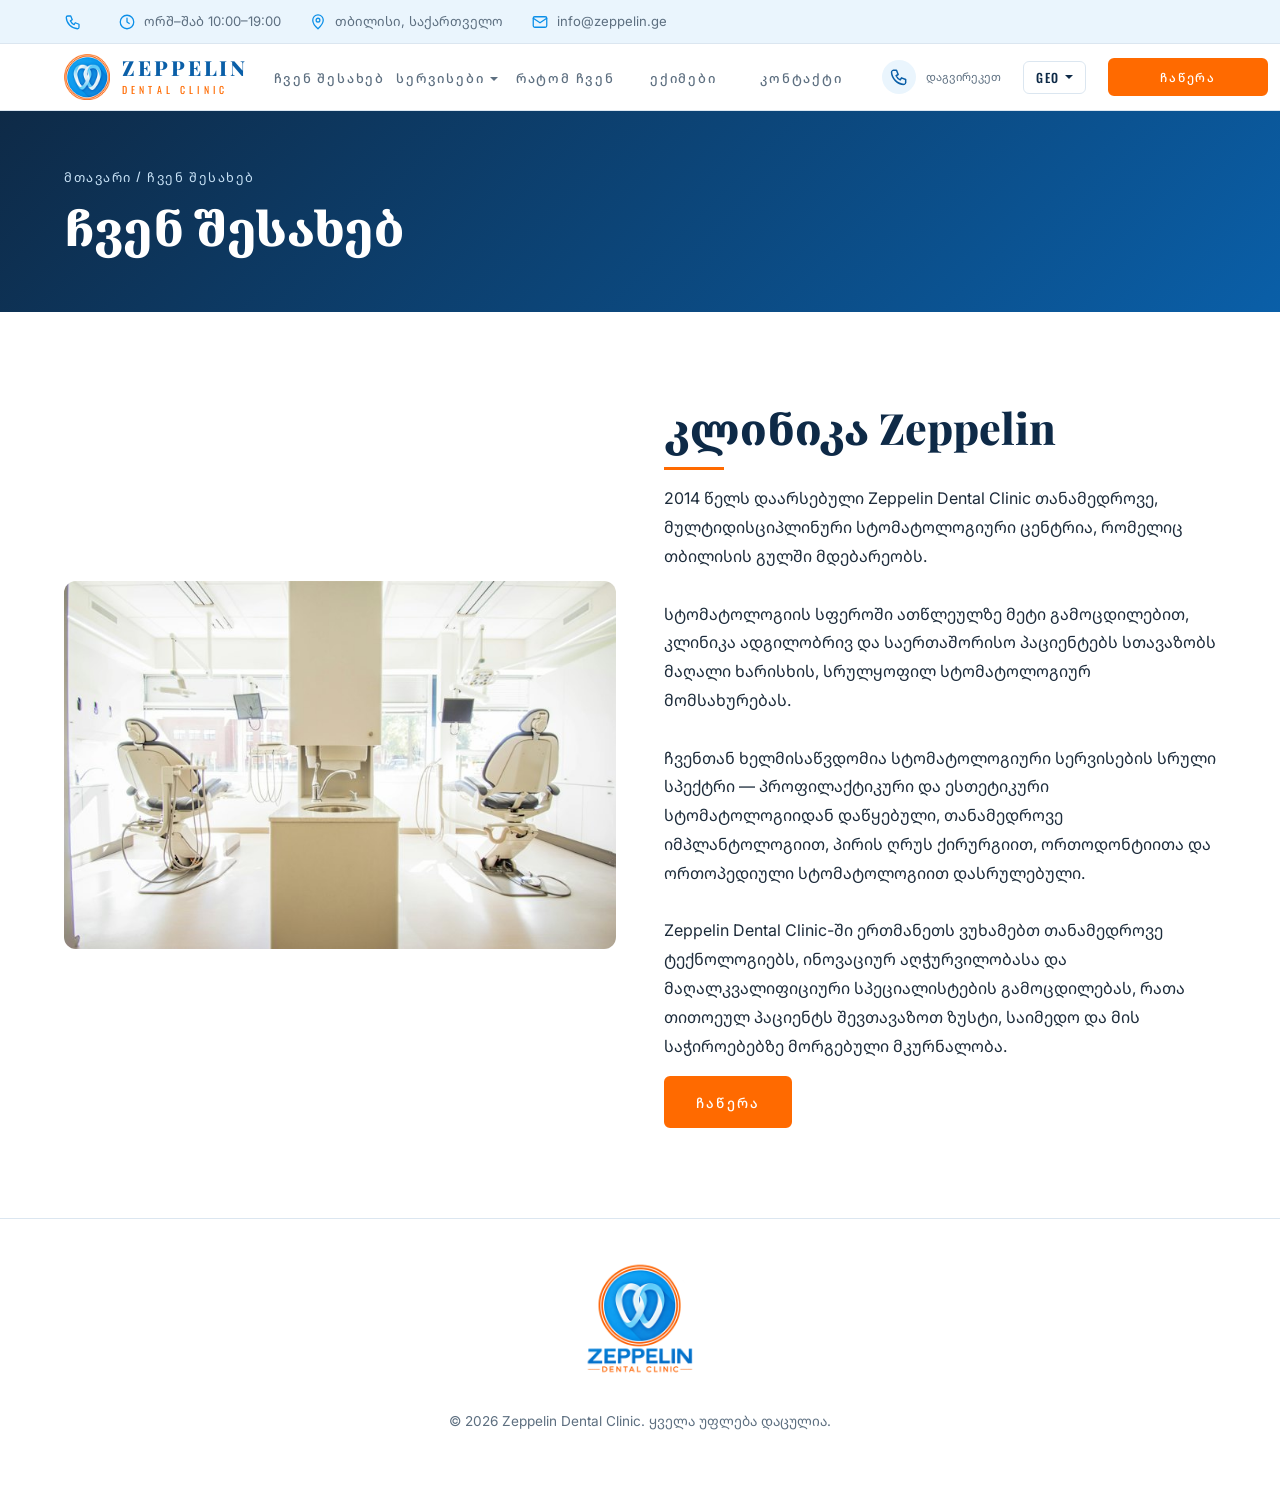
==== frontend/about.html @ c4dff35c "Zeppelin Dental Clinic website Co-authored-by: Copilot <223556219+Copilot@users.noreply.github.com>" ====
<!DOCTYPE html>
<html lang="ka">
<head>
  <meta charset="utf-8">
  <meta name="viewport" content="width=device-width, initial-scale=1">
  <title>Zeppelin Dental Clinic</title>
  <meta name="theme-color" content="#ffffff">
  <link rel="icon" href="logo-sm.png">
  <link rel="preconnect" href="https://fonts.googleapis.com">
  <link rel="preconnect" href="https://fonts.gstatic.com" crossorigin>
  <link href="https://fonts.googleapis.com/css2?family=Playfair+Display:ital,wght@0,600;0,800;1,600&family=Oswald:wght@400;500&family=Noto+Serif+Georgian:wght@500;800&family=Noto+Sans+Georgian:wght@400;600&family=Inter:wght@400;500;600&display=swap" rel="stylesheet">
  <link rel="stylesheet" href="style.css">
</head>
<body>
<main>
  <section class="pbanner"><div><p class="crumbs" id="crumbs"></p><h1 data-i18n="about_t"></h1></div></section>
  <section class="section about-page">
    <img src="img/clinic.jpg" alt="" class="s-img" width="900" height="600">
    <div>
      <h2 id="a-head"></h2>
      <p id="a-text" class="muted"></p>
      <a class="btn" href="index.html#contact" data-i18n="book"></a>
    </div>
  </section>
</main>
<script src="i18n.js"></script>
<script src="services.js"></script>
<script src="layout.js"></script>
<script src="about.js"></script>
</body>
</html>
---- frontend/style.css ----
:root{--blue:#0b8fe8;--blue-d:#0a5fa8;--navy:#0e2a47;--sky:#eaf5fd;--orange:#ff6a00;--ink:#1c2b3a;--muted:#5d6f80;--line:#dbe6f0;--bg:#fff}
*{box-sizing:border-box}
html{scroll-behavior:smooth;overflow-y:scroll}
body{margin:0;font-family:Inter,"Noto Sans Georgian",sans-serif;color:var(--ink);background:var(--bg);line-height:1.7}
.topbar{display:flex;justify-content:space-between;align-items:center;gap:20px;padding:0 5vw;height:44px;background:var(--sky);border-bottom:1px solid var(--line);font-size:.82rem;color:var(--muted)}
.topbar svg{width:18px;height:18px;flex:none;fill:none;stroke:var(--blue);stroke-width:1.7;stroke-linecap:round;stroke-linejoin:round}
.tb-info{display:flex;gap:28px;margin:0;padding:0;list-style:none;white-space:nowrap}
.tb-info li{display:flex;align-items:center;gap:8px}
.tb-info a:hover{color:var(--blue)}
.tb-tel,.tb-tel a{color:var(--navy);font-weight:700;font-size:.9rem}
.hd-tel{display:none;align-items:center;gap:10px;color:var(--navy);white-space:nowrap}
.hd-tel svg{width:34px;height:34px;padding:7px;border-radius:50%;background:var(--sky);fill:none;stroke:var(--blue-d);stroke-width:1.8;stroke-linecap:round;stroke-linejoin:round}
.hd-tel span{display:flex;flex-direction:column;line-height:1.25}
.hd-tel small{font-size:.7rem;color:var(--muted)}
.hd-tel b{font-size:.95rem}
.hd-tel:hover b{color:var(--orange)}
@media(min-width:1180px){.hd-tel{display:flex}}
.tb-social{display:flex;gap:10px}.tb-social a[hidden]{display:none}
.tb-social a{display:grid;place-items:center;width:40px;height:40px;border-radius:50%;background:#fff;color:var(--blue-d);transition:.2s}
.tb-social a svg{stroke:currentColor;width:22px;height:22px}
.tb-social a:hover{background:var(--blue);color:#fff}
.nav>*{white-space:nowrap;flex-shrink:0}
.nav{min-height:66px}
.hero{min-height:560px}
.hero h1{height:1.2em;min-height:0}
.lead{height:5.7em;min-height:0}
.eyebrow{height:1.6rem}
.strip{display:grid;grid-template-columns:repeat(3,1fr);text-align:center;min-height:64px;align-items:center}
.stats span{display:block;min-height:1.6em}
.card{min-height:190px}
.card h3{height:2.7em;line-height:1.35}
.card p{height:6.6em;line-height:1.65}
.team .card{min-height:260px}
.step{min-height:150px}
.step h4{height:1.5em;line-height:1.3}
.step p{height:4.6em;line-height:1.5}
.h3{line-height:1.3;height:1.3em}
h1,h2,h3,h4{font-family:"Playfair Display","Noto Serif Georgian",serif;font-weight:800;margin:0;color:var(--navy)}
a{color:inherit;text-decoration:none}
.nav{position:sticky;top:0;z-index:20;display:flex;align-items:center;gap:22px;padding:10px 5vw;background:#fffffff2;backdrop-filter:blur(10px);border-bottom:1px solid var(--line)}
.brand{display:flex;align-items:center;gap:12px;margin-right:auto}
.brand img{height:46px;width:46px}
.brand span{display:flex;flex-direction:column;font:800 1.3rem/1 "Playfair Display",serif;letter-spacing:.14em;text-transform:uppercase;color:var(--blue-d)}
.brand small{font:400 .62rem Oswald,sans-serif;letter-spacing:.42em;color:var(--orange);margin-top:5px}
#menu{display:flex;gap:22px;font:500 .8rem Oswald,"Noto Sans Georgian",sans-serif;letter-spacing:.14em;text-transform:uppercase}
#menu a{color:var(--muted);transition:.2s}
#menu a:hover{color:var(--blue)}
@media(min-width:861px){
  #menu{gap:0}
  #menu>a,#menu>.dd>a{display:block;width:118px;text-align:center}
  .nav .btn-sm{width:160px;text-align:center}
  .cta .btn{min-width:200px;text-align:center}
  .lang .cur{width:76px;justify-content:space-between}
  html .hero h1{font-size:clamp(3rem,6.6vw,6.2rem)}
  .hero h1 span{white-space:nowrap}
}
.lang{position:relative}
.lang button{border:0;background:none;padding:6px 12px;font:500 .78rem Oswald,sans-serif;letter-spacing:.1em;color:var(--muted);cursor:pointer;width:100%;text-align:left}
.lang .cur{border:1px solid var(--line);border-radius:6px;color:var(--navy,#0b2545);width:auto;display:flex;align-items:center;gap:6px}
.lang .cur::after{content:"";border:4px solid transparent;border-top-color:currentColor;margin-top:4px}
.lang ul{position:absolute;right:0;top:calc(100% + 6px);margin:0;padding:4px;list-style:none;min-width:86px;background:#fff;border:1px solid var(--line);border-radius:8px;box-shadow:0 10px 30px #0b254520}
.lang ul[hidden]{display:none}
.lang ul button{border-radius:5px}
.lang ul button:hover{background:#eef6ff}
.lang ul button.on{background:var(--blue);color:#fff}
.burger{display:none;background:none;border:0;font-size:1.6rem;cursor:pointer;color:var(--navy)}
.btn{display:inline-block;background:var(--orange);color:#fff;padding:14px 30px;border:2px solid var(--orange);border-radius:6px;font:500 .85rem Oswald,"Noto Sans Georgian",sans-serif;letter-spacing:.16em;text-transform:uppercase;cursor:pointer;transition:.2s}
.btn:hover{background:#e65f00;border-color:#e65f00;box-shadow:0 8px 20px #ff6a0040}
.btn-sm{padding:8px 18px;font-size:.75rem}
.btn-ghost{background:transparent;color:var(--blue-d);border-color:var(--blue)}
.btn-ghost:hover{background:var(--blue);border-color:var(--blue);color:#fff;box-shadow:none}
.hero{display:grid;grid-template-columns:1.15fr 1fr;align-items:center;gap:30px;padding:90px 5vw 120px;background:linear-gradient(180deg,var(--sky),#fff)}
.eyebrow{font:500 .85rem Oswald,"Noto Sans Georgian",sans-serif;letter-spacing:.4em;text-transform:uppercase;color:var(--orange);display:flex;align-items:center;gap:14px;margin:0}
.eyebrow::before{content:"";width:46px;height:2px;background:var(--orange)}
.hero h1{font-size:clamp(2rem,3.9vw,3.5rem);line-height:1.2;margin:.2em 0 .3em;min-height:0;text-transform:uppercase;letter-spacing:.08em;font-weight:800;color:var(--blue-d)}
.hero h1 span{display:block}
.hero em{font-style:italic;font-weight:600;color:var(--blue);display:block}
.lead{font-size:1.1rem;max-width:32em;color:var(--muted)}
.cta{display:flex;gap:14px;flex-wrap:wrap;margin-top:32px}
.badge{justify-self:center}
.badge img{display:block;width:min(40vw,400px);filter:drop-shadow(0 24px 36px #0b5fa833)}
.strip{display:grid;grid-template-columns:repeat(3,1fr);text-align:center;gap:12px;padding:20px 5vw;margin:-44px 5vw 0;position:relative;background:#fff;border:1px solid var(--line);border-bottom:3px solid var(--blue);border-radius:8px;box-shadow:0 14px 36px #0e2a4718;color:var(--navy);font:500 .8rem Oswald,"Noto Sans Georgian",sans-serif;letter-spacing:.18em;text-transform:uppercase}
.strip div::before{content:"✓ ";color:var(--orange)}
.stats{display:grid;grid-template-columns:repeat(auto-fit,minmax(160px,1fr));gap:20px;padding:70px 5vw 20px;text-align:center}
.stats b{display:block;font:800 3rem "Playfair Display",serif;color:var(--blue)}
.stats span{font:400 .8rem Oswald,"Noto Sans Georgian",sans-serif;letter-spacing:.22em;text-transform:uppercase;color:var(--muted)}
.section{padding:90px 5vw}
.section.alt{background:var(--sky)}
.section h2{font-size:clamp(1.9rem,3.4vw,2.7rem);margin-bottom:14px;line-height:1.2;height:calc(1.2em + 17px)}
.sub{height:1.7em;line-height:1.7}
.section h2::after{content:"";display:block;width:60px;height:3px;margin-top:14px;background:var(--orange)}
.sub,.muted{color:var(--muted);max-width:50em;margin:0 0 30px}
.mapbox{display:grid;grid-template-columns:2fr 1fr;gap:24px;margin-top:28px}
.mapframe{position:relative;border-radius:12px;overflow:hidden;border:1px solid var(--line);min-height:380px;box-shadow:0 14px 30px #0b5fa81f}
.mapframe iframe{position:absolute;inset:0;width:100%;height:100%;border:0}
.map-hit{position:absolute;inset:0;z-index:1;cursor:pointer;background:transparent;transition:.2s}
.map-hit:hover{background:#0b8fe812}
.mapinfo{background:#fff;border:1px solid var(--line);border-radius:12px;padding:30px 28px;display:flex;flex-direction:column;gap:12px;justify-content:center}
.mapinfo p{margin:0;color:var(--muted)}
.mapinfo .btn{text-align:center}
.muted{white-space:pre-line}
.h3{font-size:1.6rem;margin:70px 0 22px}
.grid{display:grid;grid-template-columns:repeat(auto-fill,minmax(250px,1fr));gap:20px;margin-top:28px}
.track{display:flex;gap:20px;overflow-x:auto;scroll-snap-type:x mandatory;scroll-behavior:smooth;padding:12px 2px 16px;margin-top:16px;scrollbar-width:none;overscroll-behavior-x:contain}
.track::-webkit-scrollbar{display:none}
.track .card{flex:0 0 min(300px,78vw);scroll-snap-align:start}
.car-nav{display:flex;justify-content:center;align-items:center;gap:14px;margin-top:8px}
.track{cursor:grab}
.track.drag{cursor:grabbing;scroll-snap-type:none;scroll-behavior:auto;user-select:none}
.car-nav button{width:44px;height:44px;border-radius:50%;border:1px solid var(--line);background:#fff;color:var(--blue-d);font:400 1.6rem/1 Inter,sans-serif;cursor:pointer;transition:.2s}
.car-nav button:hover:not(:disabled){background:var(--blue);border-color:var(--blue);color:#fff}
.car-nav button:disabled{opacity:.35;cursor:default}
.card{background:#fff;padding:30px 28px;border:1px solid var(--line);border-radius:10px;transition:.25s}
.card:hover{transform:translateY(-4px);border-color:var(--blue);box-shadow:0 14px 30px #0b5fa81f}
.card .ic{font:italic 600 1.8rem "Playfair Display",serif;color:var(--orange);margin-bottom:10px}
.card h3{font-size:1.15rem;margin:0 0 8px}
.card p{margin:0;color:var(--muted);font-size:.93rem}
.steps{display:grid;grid-template-columns:repeat(auto-fit,minmax(210px,1fr));gap:24px;border-top:1px solid var(--line);padding-top:10px}
.step{padding:20px 10px 8px 0}
.why-sec{background:radial-gradient(circle at 85% 0,#0b8fe855,transparent 45%),linear-gradient(135deg,var(--navy),var(--blue-d));color:#fff}
.why-sec h2,.why-sec .h3{color:#fff}
.why-sec .grid{grid-template-columns:repeat(4,1fr)}
.wcard{background:#ffffff12;border:1px solid #ffffff2e;backdrop-filter:blur(4px);position:relative;overflow:hidden;min-height:0;height:auto}
.wcard::after{content:"";position:absolute;left:0;bottom:0;height:3px;width:0;background:var(--orange);transition:.35s}
.wcard:hover{background:#ffffff1f;border-color:var(--orange);box-shadow:0 18px 36px #0006}
.wcard:hover::after{width:100%}
.wcard h3{color:#fff;height:auto;margin-bottom:10px}.wcard p{height:auto}.wcard p{color:#cfe3f5}
.wic{width:54px;height:54px;border-radius:14px;display:grid;place-items:center;background:var(--orange);margin-bottom:18px;transition:.3s}
.wic svg{width:28px;height:28px;fill:none;stroke:#fff;stroke-width:1.8;stroke-linecap:round;stroke-linejoin:round}
.wcard:hover .wic{transform:rotate(-8deg) scale(1.08)}
.why-sec .steps{border-top:0;position:relative;counter-reset:s;padding-top:0}
.why-sec .steps::before{content:"";position:absolute;top:27px;left:27px;right:20%;border-top:2px dashed #ffffff55}
.why-sec .step{position:relative;padding:0 14px 0 0}
.why-sec .step b{display:grid;place-items:center;width:54px;height:54px;border-radius:50%;background:#fff;color:var(--blue-d);font:800 1.4rem "Playfair Display",serif;font-style:normal;border:3px solid var(--orange);margin-bottom:16px;position:relative;z-index:1;transition:.3s}
.why-sec .step:hover b{background:var(--orange);color:#fff;transform:scale(1.1)}
.why-sec .step h4{color:#fff}.why-sec .step p{color:#cfe3f5}
.step b{font:italic 600 2.6rem "Playfair Display",serif;color:var(--blue);line-height:1}
.step h4{margin:8px 0 4px;font-size:1.1rem}.step p{margin:0;color:var(--muted);font-size:.92rem}
.team .card{text-align:center}
.ph{width:120px;height:120px;margin:0 auto 16px;border-radius:50%;border:2px solid var(--blue);padding:5px;display:grid;place-items:center;overflow:hidden;font:italic 600 2.8rem "Playfair Display",serif;color:var(--blue);background:var(--sky)}
.ph img{width:100%;height:100%;object-fit:cover;border-radius:50%}
.team .card p{font:400 .78rem Oswald,"Noto Sans Georgian",sans-serif;letter-spacing:.25em;text-transform:uppercase;color:var(--orange)}
.faq{max-width:820px;border-top:1px solid var(--line)}
details{border-bottom:1px solid var(--line);padding:20px 4px}
summary{cursor:pointer;font:600 1.1rem "Playfair Display","Noto Serif Georgian",serif;color:var(--navy);list-style:none;display:flex;justify-content:space-between;gap:12px}
summary::after{content:"+";color:var(--orange);font-size:1.6rem;line-height:1}
details[open] summary::after{content:"–"}
details p{margin:10px 0 0;color:var(--muted)}
.contact-sec{background:linear-gradient(135deg,var(--navy),var(--blue-d));color:#fff}
.contact-sec h2{color:#fff}.contact-sec .sub{color:#c9e3f7}
.contact{display:grid;grid-template-columns:1.2fr 1fr;gap:50px}
form{display:grid;gap:14px}
input,select,textarea{width:100%;padding:14px 16px;border:1px solid transparent;border-radius:6px;font:inherit;background:#fff;color:var(--ink)}
input:focus,select:focus,textarea:focus{outline:0;border-color:var(--orange)}
a:focus-visible,button:focus-visible,summary:focus-visible{outline:2px solid var(--blue);outline-offset:2px}
.hp{position:absolute;left:-9999px;width:1px;height:1px;opacity:0}
.info a{color:#fff}.info a:hover{color:#ffb27a}
@media(prefers-reduced-motion:reduce){html{scroll-behavior:auto}*{transition:none!important;animation:none!important}}
#status{margin:0;font-weight:600}
.ok{color:#9ff0bd}.err{color:#ffc0a3}
.info{list-style:none;padding:0;margin:0;display:grid;align-content:start;border-top:1px solid #ffffff33}
.info li{padding:18px 0;border-bottom:1px solid #ffffff33;display:flex;flex-direction:column}
.info small{font:400 .72rem Oswald,"Noto Sans Georgian",sans-serif;letter-spacing:.3em;text-transform:uppercase;color:#ffb27a}
.info span{font:600 1.2rem "Playfair Display",serif}
footer{text-align:center;padding:40px 5vw;background:#fff;border-top:1px solid var(--line);color:var(--muted);font-size:.85rem}
.foot-logo{height:120px;width:auto;margin-bottom:10px}
.dd{position:relative}
.dd-btn{display:none}
.dd>a::after{content:"";display:inline-block;margin-left:6px;border:4px solid transparent;border-top-color:currentColor;vertical-align:-2px}
.dd-list{position:absolute;left:50%;top:100%;transform:translateX(-50%);margin:0;padding:8px;list-style:none;min-width:270px;background:#fff;border:1px solid var(--line);border-radius:10px;box-shadow:0 18px 40px #0e2a4722;opacity:0;visibility:hidden;transition:.18s;z-index:25}
.dd:hover .dd-list,.dd:focus-within .dd-list{opacity:1;visibility:visible}
.dd-list a{display:block;padding:10px 14px;border-radius:6px;white-space:nowrap;letter-spacing:.08em;text-align:left}
.dd-list a:hover{background:var(--sky);color:var(--blue-d)}
.track{display:flex}
.scard{position:relative;flex:0 0 min(300px,78vw);height:380px;border-radius:12px;overflow:hidden;scroll-snap-align:start;background:var(--navy);transition:.25s}
.scard img{width:100%;height:100%;object-fit:cover;display:block;transition:transform .5s}
.scard::after{content:"";position:absolute;inset:0;background:linear-gradient(to top,#0e2a47e6 0,#0e2a4700 62%)}
.scard:hover img{transform:scale(1.06)}
.sc-t{position:absolute;z-index:1;left:20px;right:76px;bottom:20px;color:#fff;font:800 1.15rem/1.3 "Playfair Display","Noto Serif Georgian",serif;height:2.6em;display:flex;align-items:flex-end}
.sc-go{position:absolute;z-index:1;right:18px;bottom:18px;width:44px;height:44px;border-radius:50%;background:var(--orange);color:#fff;display:grid;place-items:center;font-size:1.3rem;transition:.2s}
.scard:hover .sc-go{background:#fff;color:var(--orange)}
.pbanner{padding:56px 5vw;background:linear-gradient(135deg,var(--navy),var(--blue-d));color:#fff}
.pbanner h1{color:#fff;font-size:clamp(1.9rem,4vw,3rem);line-height:1.2}
.crumbs{margin:0 0 12px;font:400 .8rem Oswald,"Noto Sans Georgian",sans-serif;letter-spacing:.12em;text-transform:uppercase;color:#c9e3f7}
.crumbs a:hover{color:#fff}
.sdetail{display:grid;grid-template-columns:1fr 320px;gap:48px;align-items:start}
.s-img{width:100%;height:auto;aspect-ratio:3/2;object-fit:cover;border-radius:12px;margin-bottom:28px;display:block}
.sdetail article p,.about-page p{line-height:1.8;color:var(--ink);margin:0 0 16px}
.lead-p{font-size:1.15rem;color:var(--blue-d)!important;font-weight:500}
.sdetail h3{margin:28px 0 14px;font-size:1.4rem}
.checks{list-style:none;margin:0 0 32px;padding:0;display:grid;gap:10px}
.checks li{position:relative;padding-left:30px;line-height:1.6}
.checks li::before{content:"✓";position:absolute;left:0;top:0;width:22px;height:22px;border-radius:50%;background:var(--sky);color:var(--blue-d);display:grid;place-items:center;font-size:.8rem;font-weight:700}
.sdetail aside{position:sticky;top:96px;background:var(--sky);border-radius:12px;padding:24px}
.sdetail aside h3{margin:0 0 14px;font-size:1.2rem}
.olist{list-style:none;margin:0;padding:0;display:grid;gap:8px}
.olist a{display:flex;align-items:center;gap:12px;padding:8px;border-radius:8px;background:#fff;border:1px solid var(--line);transition:.2s;font-size:.92rem;font-weight:500}
.olist a:hover{border-color:var(--blue);color:var(--blue-d)}
.olist img{width:48px;height:48px;border-radius:6px;object-fit:cover;flex:none}
.about-page{display:grid;grid-template-columns:1fr 1fr;gap:48px;align-items:center}
.about-page .s-img{margin:0}
.about-page h2{height:auto}
.fab{display:none}
@media(max-width:860px){
  .sdetail,.about-page{grid-template-columns:1fr;gap:32px}
  .sdetail aside{position:static}
  .dd-btn{display:block;position:absolute;right:0;top:0;width:48px;height:49px;background:none;border:0;cursor:pointer;color:var(--muted)}
  .dd-btn::after{content:"";display:block;margin:auto;border:5px solid transparent;border-top-color:currentColor}
  .dd.open .dd-btn::after{transform:rotate(180deg);margin-top:-6px}
  .dd>a::after{display:none}
  .dd-list{position:static;transform:none;opacity:1;visibility:visible;display:none;box-shadow:none;border:0;min-width:0;padding:0 0 6px 14px}
  .dd.open .dd-list{display:block}
  .dd-list a{white-space:normal;padding:11px 0;border-bottom:1px solid var(--line);border-radius:0}
  .scard{height:340px}
  .nav{gap:14px;min-height:60px}
  .hero,.contact{grid-template-columns:1fr}
  .hero{padding:44px 5vw 90px;min-height:0;gap:20px}
  .hero h1,.lead,.section h2,.sub,.h3,.eyebrow,.card h3,.card p,.step h4,.step p{height:auto;min-height:0}
  .card,.team .card,.step{min-height:0}
  .badge{order:-1}
  .badge img{width:min(52vw,230px)}
  .section{padding:64px 5vw}
  .tb-info li:not(:first-child){display:none}
  .topbar{height:38px}
  .burger{display:block;padding:4px 6px}
  #menu{display:none;position:absolute;top:100%;left:0;right:0;flex-direction:column;gap:0;padding:6px 5vw 14px;background:#fff;border-bottom:1px solid var(--line);box-shadow:0 18px 30px #0e2a4718}
  #menu a{padding:14px 0;border-bottom:1px solid var(--line);font-size:.9rem}
  #menu.open{display:flex}
  .nav .btn-sm{display:none}
  .brand span{font-size:1.05rem}
  .strip{grid-template-columns:1fr 1fr;gap:10px 14px;text-align:left;margin-top:-34px}
  .contact{gap:34px}
}
@media(max-width:520px){
  .nav{gap:10px}
  .brand{gap:9px}
  .brand img{height:40px;width:40px}
  .brand span{font-size:.95rem;letter-spacing:.1em}
  .brand small{font-size:.55rem;letter-spacing:.3em}
  .lang .cur{padding:5px 8px}
  .eyebrow{font-size:.72rem;letter-spacing:.18em;gap:10px}
  .eyebrow::before{width:28px}
  .hero h1{font-size:2.5rem;letter-spacing:.06em}
  .lead{font-size:1rem}
  .cta{flex-direction:column;margin-top:24px}
  .cta .btn{text-align:center;width:100%}
  .strip{grid-template-columns:1fr;font-size:.72rem;letter-spacing:.08em;padding:18px 20px;margin-left:5vw;margin-right:5vw}
  .stats{grid-template-columns:1fr 1fr;padding:48px 5vw 0;gap:26px 12px}
  .stats b{font-size:2.3rem}
  .stats span{font-size:.7rem;letter-spacing:.12em}
  .section h2{font-size:1.65rem}
  .grid{grid-template-columns:1fr;gap:14px}
  .card{padding:22px 20px}
  .h3{margin-top:48px;font-size:1.4rem}
  .steps{grid-template-columns:1fr 1fr;gap:12px}
  .mapbox{grid-template-columns:1fr}
  .mapframe{min-height:300px}
  .why-sec .grid{grid-template-columns:1fr}
  .why-sec .steps::before{display:none}
  .wcard{min-height:0}
  .step{padding:16px 6px 4px 0}
  summary{font-size:1rem}
  input,select,textarea{font-size:16px}
  .info span{font-size:1.05rem}
  .foot-logo{height:96px}
  footer{padding-bottom:96px}
  .fab{display:block;position:fixed;left:5vw;right:5vw;bottom:14px;z-index:30;text-align:center;box-shadow:0 10px 26px #ff6a0066}
}
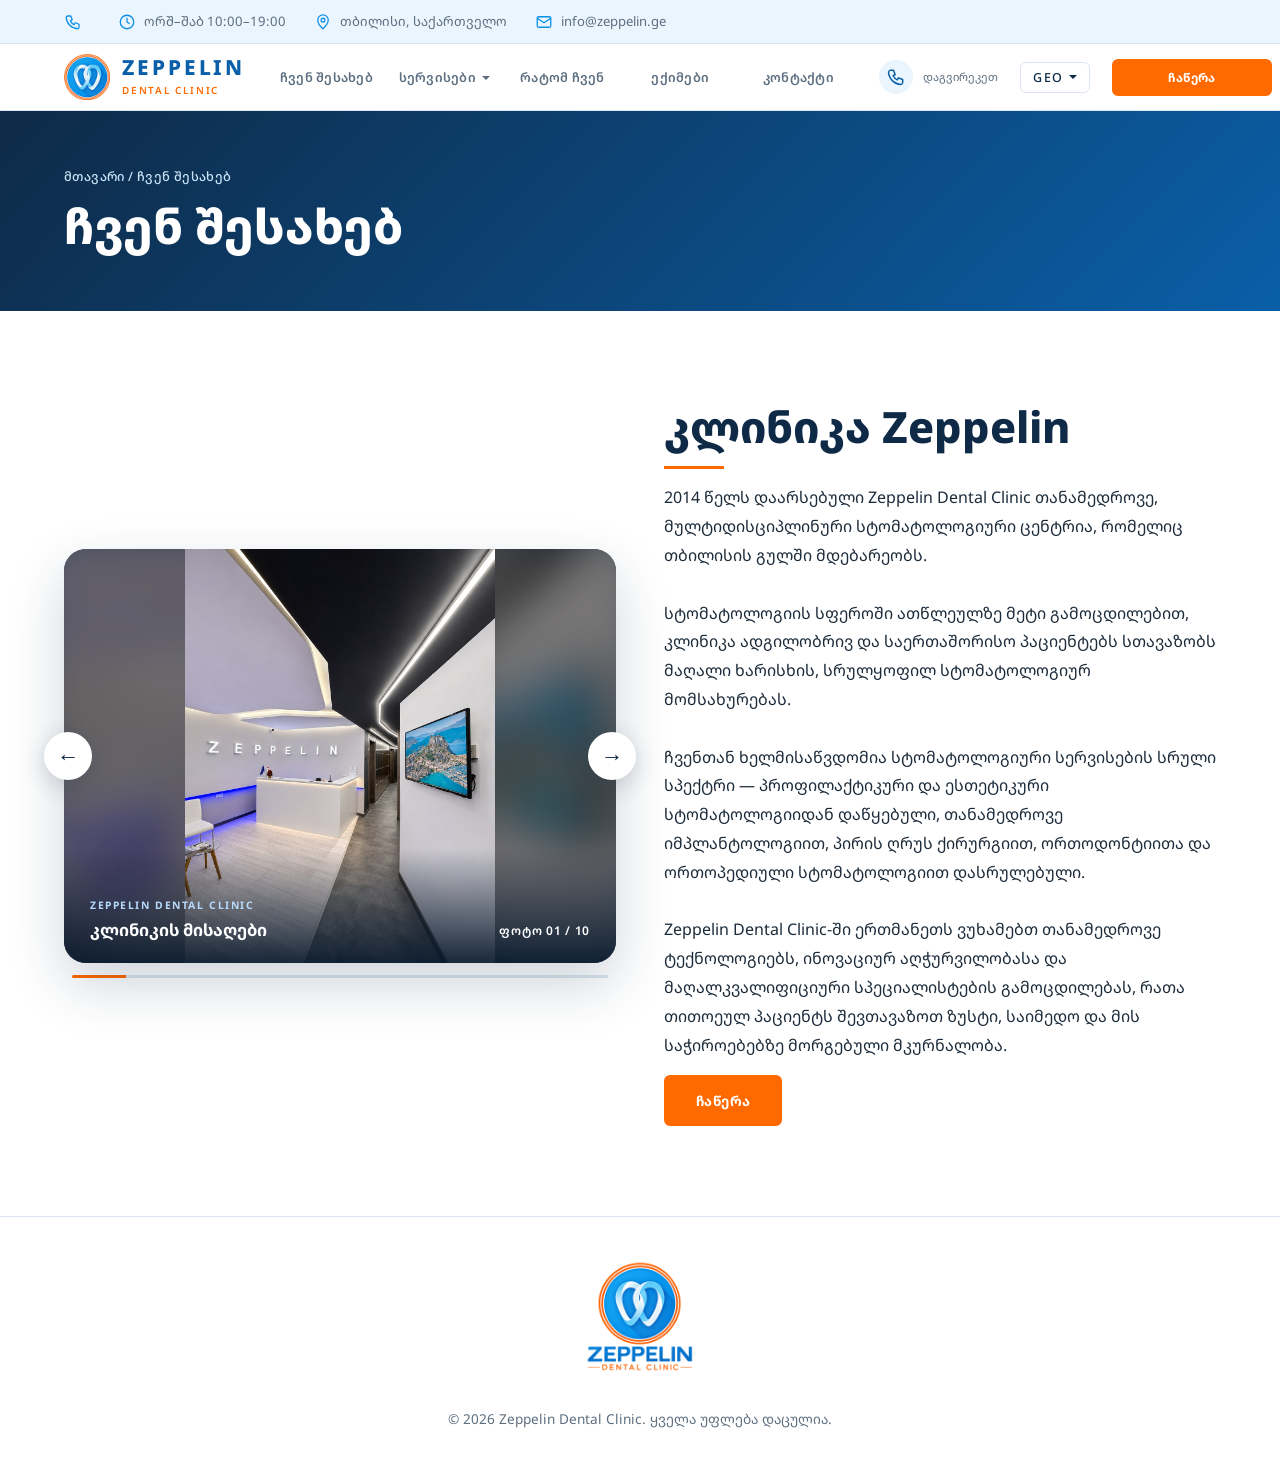
==== commit fc31ec3c: "zeppelin" ====
--- a/frontend/about.html
+++ b/frontend/about.html
@@ -8,14 +8,14 @@
   <link rel="icon" href="logo-sm.png">
   <link rel="preconnect" href="https://fonts.googleapis.com">
   <link rel="preconnect" href="https://fonts.gstatic.com" crossorigin>
-  <link href="https://fonts.googleapis.com/css2?family=Playfair+Display:ital,wght@0,600;0,800;1,600&family=Oswald:wght@400;500&family=Noto+Serif+Georgian:wght@500;800&family=Noto+Sans+Georgian:wght@400;600&family=Inter:wght@400;500;600&display=swap" rel="stylesheet">
+  <link href="https://fonts.googleapis.com/css2?family=Noto+Sans:wght@400;500;600;700;800&family=Noto+Sans+Georgian:wght@400;500;600;700;800&display=swap" rel="stylesheet">
   <link rel="stylesheet" href="style.css">
 </head>
 <body>
 <main>
   <section class="pbanner"><div><p class="crumbs" id="crumbs"></p><h1 data-i18n="about_t"></h1></div></section>
   <section class="section about-page">
-    <img src="img/clinic.jpg" alt="" class="s-img" width="900" height="600">
+    <div class="clinic-gallery" data-clinic-gallery></div>
     <div>
       <h2 id="a-head"></h2>
       <p id="a-text" class="muted"></p>
@@ -26,6 +26,7 @@
 <script src="i18n.js"></script>
 <script src="services.js"></script>
 <script src="layout.js"></script>
+<script src="clinic-gallery.js"></script>
 <script src="about.js"></script>
 </body>
 </html>
--- a/frontend/style.css
+++ b/frontend/style.css
@@ -1,11 +1,11 @@
-:root{--blue:#0b8fe8;--blue-d:#0a5fa8;--navy:#0e2a47;--sky:#eaf5fd;--orange:#ff6a00;--ink:#1c2b3a;--muted:#5d6f80;--line:#dbe6f0;--bg:#fff}
-*{box-sizing:border-box}
-html{scroll-behavior:smooth;overflow-y:scroll}
-body{margin:0;font-family:Inter,"Noto Sans Georgian",sans-serif;color:var(--ink);background:var(--bg);line-height:1.7}
-.topbar{display:flex;justify-content:space-between;align-items:center;gap:20px;padding:0 5vw;height:44px;background:var(--sky);border-bottom:1px solid var(--line);font-size:.82rem;color:var(--muted)}
-.topbar svg{width:18px;height:18px;flex:none;fill:none;stroke:var(--blue);stroke-width:1.7;stroke-linecap:round;stroke-linejoin:round}
-.tb-info{display:flex;gap:28px;margin:0;padding:0;list-style:none;white-space:nowrap}
-.tb-info li{display:flex;align-items:center;gap:8px}
+:root{--blue:#0b8fe8;--blue-d:#0a5fa8;--navy:#0e2a47;--sky:#eaf5fd;--orange:#ff6a00;--ink:#1c2b3a;--muted:#5d6f80;--line:#dbe6f0;--bg:#fff}
+*{box-sizing:border-box}
+html{scroll-behavior:smooth;overflow-y:scroll}
+body{margin:0;font-family:"Noto Sans","Noto Sans Georgian",sans-serif;color:var(--ink);background:var(--bg);line-height:1.7}
+.topbar{display:flex;justify-content:space-between;align-items:center;gap:20px;padding:0 5vw;height:44px;background:var(--sky);border-bottom:1px solid var(--line);font-size:.82rem;color:var(--muted)}
+.topbar svg{width:18px;height:18px;flex:none;fill:none;stroke:var(--blue);stroke-width:1.7;stroke-linecap:round;stroke-linejoin:round}
+.tb-info{display:flex;gap:28px;margin:0;padding:0;list-style:none;white-space:nowrap}
+.tb-info li{display:flex;align-items:center;gap:8px}
 .tb-info a:hover{color:var(--blue)}
 .tb-tel,.tb-tel a{color:var(--navy);font-weight:700;font-size:.9rem}
 .hd-tel{display:none;align-items:center;gap:10px;color:var(--navy);white-space:nowrap}
@@ -14,256 +14,287 @@
 .hd-tel small{font-size:.7rem;color:var(--muted)}
 .hd-tel b{font-size:.95rem}
 .hd-tel:hover b{color:var(--orange)}
-@media(min-width:1180px){.hd-tel{display:flex}}
-.tb-social{display:flex;gap:10px}.tb-social a[hidden]{display:none}
-.tb-social a{display:grid;place-items:center;width:40px;height:40px;border-radius:50%;background:#fff;color:var(--blue-d);transition:.2s}
-.tb-social a svg{stroke:currentColor;width:22px;height:22px}
-.tb-social a:hover{background:var(--blue);color:#fff}
-.nav>*{white-space:nowrap;flex-shrink:0}
-.nav{min-height:66px}
-.hero{min-height:560px}
-.hero h1{height:1.2em;min-height:0}
-.lead{height:5.7em;min-height:0}
-.eyebrow{height:1.6rem}
-.strip{display:grid;grid-template-columns:repeat(3,1fr);text-align:center;min-height:64px;align-items:center}
-.stats span{display:block;min-height:1.6em}
-.card{min-height:190px}
-.card h3{height:2.7em;line-height:1.35}
-.card p{height:6.6em;line-height:1.65}
-.team .card{min-height:260px}
-.step{min-height:150px}
-.step h4{height:1.5em;line-height:1.3}
-.step p{height:4.6em;line-height:1.5}
-.h3{line-height:1.3;height:1.3em}
-h1,h2,h3,h4{font-family:"Playfair Display","Noto Serif Georgian",serif;font-weight:800;margin:0;color:var(--navy)}
-a{color:inherit;text-decoration:none}
-.nav{position:sticky;top:0;z-index:20;display:flex;align-items:center;gap:22px;padding:10px 5vw;background:#fffffff2;backdrop-filter:blur(10px);border-bottom:1px solid var(--line)}
-.brand{display:flex;align-items:center;gap:12px;margin-right:auto}
-.brand img{height:46px;width:46px}
-.brand span{display:flex;flex-direction:column;font:800 1.3rem/1 "Playfair Display",serif;letter-spacing:.14em;text-transform:uppercase;color:var(--blue-d)}
-.brand small{font:400 .62rem Oswald,sans-serif;letter-spacing:.42em;color:var(--orange);margin-top:5px}
-#menu{display:flex;gap:22px;font:500 .8rem Oswald,"Noto Sans Georgian",sans-serif;letter-spacing:.14em;text-transform:uppercase}
-#menu a{color:var(--muted);transition:.2s}
-#menu a:hover{color:var(--blue)}
-@media(min-width:861px){
-  #menu{gap:0}
-  #menu>a,#menu>.dd>a{display:block;width:118px;text-align:center}
-  .nav .btn-sm{width:160px;text-align:center}
-  .cta .btn{min-width:200px;text-align:center}
-  .lang .cur{width:76px;justify-content:space-between}
-  html .hero h1{font-size:clamp(3rem,6.6vw,6.2rem)}
-  .hero h1 span{white-space:nowrap}
-}
-.lang{position:relative}
-.lang button{border:0;background:none;padding:6px 12px;font:500 .78rem Oswald,sans-serif;letter-spacing:.1em;color:var(--muted);cursor:pointer;width:100%;text-align:left}
-.lang .cur{border:1px solid var(--line);border-radius:6px;color:var(--navy,#0b2545);width:auto;display:flex;align-items:center;gap:6px}
-.lang .cur::after{content:"";border:4px solid transparent;border-top-color:currentColor;margin-top:4px}
-.lang ul{position:absolute;right:0;top:calc(100% + 6px);margin:0;padding:4px;list-style:none;min-width:86px;background:#fff;border:1px solid var(--line);border-radius:8px;box-shadow:0 10px 30px #0b254520}
-.lang ul[hidden]{display:none}
-.lang ul button{border-radius:5px}
-.lang ul button:hover{background:#eef6ff}
-.lang ul button.on{background:var(--blue);color:#fff}-
-.burger{display:none;background:none;border:0;font-size:1.6rem;cursor:pointer;color:var(--navy)}
-.btn{display:inline-block;background:var(--orange);color:#fff;padding:14px 30px;border:2px solid var(--orange);border-radius:6px;font:500 .85rem Oswald,"Noto Sans Georgian",sans-serif;letter-spacing:.16em;text-transform:uppercase;cursor:pointer;transition:.2s}
-.btn:hover{background:#e65f00;border-color:#e65f00;box-shadow:0 8px 20px #ff6a0040}
-.btn-sm{padding:8px 18px;font-size:.75rem}
-.btn-ghost{background:transparent;color:var(--blue-d);border-color:var(--blue)}
-.btn-ghost:hover{background:var(--blue);border-color:var(--blue);color:#fff;box-shadow:none}
-.hero{display:grid;grid-template-columns:1.15fr 1fr;align-items:center;gap:30px;padding:90px 5vw 120px;background:linear-gradient(180deg,var(--sky),#fff)}
-.eyebrow{font:500 .85rem Oswald,"Noto Sans Georgian",sans-serif;letter-spacing:.4em;text-transform:uppercase;color:var(--orange);display:flex;align-items:center;gap:14px;margin:0}
-.eyebrow::before{content:"";width:46px;height:2px;background:var(--orange)}
-.hero h1{font-size:clamp(2rem,3.9vw,3.5rem);line-height:1.2;margin:.2em 0 .3em;min-height:0;text-transform:uppercase;letter-spacing:.08em;font-weight:800;color:var(--blue-d)}
-.hero h1 span{display:block}
-.hero em{font-style:italic;font-weight:600;color:var(--blue);display:block}
-.lead{font-size:1.1rem;max-width:32em;color:var(--muted)}
-.cta{display:flex;gap:14px;flex-wrap:wrap;margin-top:32px}
-.badge{justify-self:center}
-.badge img{display:block;width:min(40vw,400px);filter:drop-shadow(0 24px 36px #0b5fa833)}
-.strip{display:grid;grid-template-columns:repeat(3,1fr);text-align:center;gap:12px;padding:20px 5vw;margin:-44px 5vw 0;position:relative;background:#fff;border:1px solid var(--line);border-bottom:3px solid var(--blue);border-radius:8px;box-shadow:0 14px 36px #0e2a4718;color:var(--navy);font:500 .8rem Oswald,"Noto Sans Georgian",sans-serif;letter-spacing:.18em;text-transform:uppercase}
-.strip div::before{content:"✓ ";color:var(--orange)}
-.stats{display:grid;grid-template-columns:repeat(auto-fit,minmax(160px,1fr));gap:20px;padding:70px 5vw 20px;text-align:center}
-.stats b{display:block;font:800 3rem "Playfair Display",serif;color:var(--blue)}
-.stats span{font:400 .8rem Oswald,"Noto Sans Georgian",sans-serif;letter-spacing:.22em;text-transform:uppercase;color:var(--muted)}
-.section{padding:90px 5vw}
-.section.alt{background:var(--sky)}
-.section h2{font-size:clamp(1.9rem,3.4vw,2.7rem);margin-bottom:14px;line-height:1.2;height:calc(1.2em + 17px)}
-.sub{height:1.7em;line-height:1.7}
-.section h2::after{content:"";display:block;width:60px;height:3px;margin-top:14px;background:var(--orange)}
-.sub,.muted{color:var(--muted);max-width:50em;margin:0 0 30px}
-.mapbox{display:grid;grid-template-columns:2fr 1fr;gap:24px;margin-top:28px}
-.mapframe{position:relative;border-radius:12px;overflow:hidden;border:1px solid var(--line);min-height:380px;box-shadow:0 14px 30px #0b5fa81f}
-.mapframe iframe{position:absolute;inset:0;width:100%;height:100%;border:0}
-.map-hit{position:absolute;inset:0;z-index:1;cursor:pointer;background:transparent;transition:.2s}
-.map-hit:hover{background:#0b8fe812}
-.mapinfo{background:#fff;border:1px solid var(--line);border-radius:12px;padding:30px 28px;display:flex;flex-direction:column;gap:12px;justify-content:center}
-.mapinfo p{margin:0;color:var(--muted)}
-.mapinfo .btn{text-align:center}
-.muted{white-space:pre-line}
-.h3{font-size:1.6rem;margin:70px 0 22px}
-.grid{display:grid;grid-template-columns:repeat(auto-fill,minmax(250px,1fr));gap:20px;margin-top:28px}
-.track{display:flex;gap:20px;overflow-x:auto;scroll-snap-type:x mandatory;scroll-behavior:smooth;padding:12px 2px 16px;margin-top:16px;scrollbar-width:none;overscroll-behavior-x:contain}
-.track::-webkit-scrollbar{display:none}
-.track .card{flex:0 0 min(300px,78vw);scroll-snap-align:start}
-.car-nav{display:flex;justify-content:center;align-items:center;gap:14px;margin-top:8px}
-.track{cursor:grab}
-.track.drag{cursor:grabbing;scroll-snap-type:none;scroll-behavior:auto;user-select:none}
-.car-nav button{width:44px;height:44px;border-radius:50%;border:1px solid var(--line);background:#fff;color:var(--blue-d);font:400 1.6rem/1 Inter,sans-serif;cursor:pointer;transition:.2s}
-.car-nav button:hover:not(:disabled){background:var(--blue);border-color:var(--blue);color:#fff}
-.car-nav button:disabled{opacity:.35;cursor:default}
-.card{background:#fff;padding:30px 28px;border:1px solid var(--line);border-radius:10px;transition:.25s}
-.card:hover{transform:translateY(-4px);border-color:var(--blue);box-shadow:0 14px 30px #0b5fa81f}
-.card .ic{font:italic 600 1.8rem "Playfair Display",serif;color:var(--orange);margin-bottom:10px}
-.card h3{font-size:1.15rem;margin:0 0 8px}
-.card p{margin:0;color:var(--muted);font-size:.93rem}
-.steps{display:grid;grid-template-columns:repeat(auto-fit,minmax(210px,1fr));gap:24px;border-top:1px solid var(--line);padding-top:10px}
-.step{padding:20px 10px 8px 0}
-.why-sec{background:radial-gradient(circle at 85% 0,#0b8fe855,transparent 45%),linear-gradient(135deg,var(--navy),var(--blue-d));color:#fff}
-.why-sec h2,.why-sec .h3{color:#fff}
-.why-sec .grid{grid-template-columns:repeat(4,1fr)}
-.wcard{background:#ffffff12;border:1px solid #ffffff2e;backdrop-filter:blur(4px);position:relative;overflow:hidden;min-height:0;height:auto}
-.wcard::after{content:"";position:absolute;left:0;bottom:0;height:3px;width:0;background:var(--orange);transition:.35s}
-.wcard:hover{background:#ffffff1f;border-color:var(--orange);box-shadow:0 18px 36px #0006}
-.wcard:hover::after{width:100%}
-.wcard h3{color:#fff;height:auto;margin-bottom:10px}.wcard p{height:auto}.wcard p{color:#cfe3f5}
-.wic{width:54px;height:54px;border-radius:14px;display:grid;place-items:center;background:var(--orange);margin-bottom:18px;transition:.3s}
-.wic svg{width:28px;height:28px;fill:none;stroke:#fff;stroke-width:1.8;stroke-linecap:round;stroke-linejoin:round}
-.wcard:hover .wic{transform:rotate(-8deg) scale(1.08)}
-.why-sec .steps{border-top:0;position:relative;counter-reset:s;padding-top:0}
-.why-sec .steps::before{content:"";position:absolute;top:27px;left:27px;right:20%;border-top:2px dashed #ffffff55}
-.why-sec .step{position:relative;padding:0 14px 0 0}
-.why-sec .step b{display:grid;place-items:center;width:54px;height:54px;border-radius:50%;background:#fff;color:var(--blue-d);font:800 1.4rem "Playfair Display",serif;font-style:normal;border:3px solid var(--orange);margin-bottom:16px;position:relative;z-index:1;transition:.3s}
-.why-sec .step:hover b{background:var(--orange);color:#fff;transform:scale(1.1)}
-.why-sec .step h4{color:#fff}.why-sec .step p{color:#cfe3f5}
-.step b{font:italic 600 2.6rem "Playfair Display",serif;color:var(--blue);line-height:1}
-.step h4{margin:8px 0 4px;font-size:1.1rem}.step p{margin:0;color:var(--muted);font-size:.92rem}
-.team .card{text-align:center}
-.ph{width:120px;height:120px;margin:0 auto 16px;border-radius:50%;border:2px solid var(--blue);padding:5px;display:grid;place-items:center;overflow:hidden;font:italic 600 2.8rem "Playfair Display",serif;color:var(--blue);background:var(--sky)}
-.ph img{width:100%;height:100%;object-fit:cover;border-radius:50%}
-.team .card p{font:400 .78rem Oswald,"Noto Sans Georgian",sans-serif;letter-spacing:.25em;text-transform:uppercase;color:var(--orange)}
-.faq{max-width:820px;border-top:1px solid var(--line)}
-details{border-bottom:1px solid var(--line);padding:20px 4px}
-summary{cursor:pointer;font:600 1.1rem "Playfair Display","Noto Serif Georgian",serif;color:var(--navy);list-style:none;display:flex;justify-content:space-between;gap:12px}
-summary::after{content:"+";color:var(--orange);font-size:1.6rem;line-height:1}
-details[open] summary::after{content:"–"}
-details p{margin:10px 0 0;color:var(--muted)}
-.contact-sec{background:linear-gradient(135deg,var(--navy),var(--blue-d));color:#fff}
-.contact-sec h2{color:#fff}.contact-sec .sub{color:#c9e3f7}
-.contact{display:grid;grid-template-columns:1.2fr 1fr;gap:50px}
-form{display:grid;gap:14px}
-input,select,textarea{width:100%;padding:14px 16px;border:1px solid transparent;border-radius:6px;font:inherit;background:#fff;color:var(--ink)}
-input:focus,select:focus,textarea:focus{outline:0;border-color:var(--orange)}
-a:focus-visible,button:focus-visible,summary:focus-visible{outline:2px solid var(--blue);outline-offset:2px}
-.hp{position:absolute;left:-9999px;width:1px;height:1px;opacity:0}
-.info a{color:#fff}.info a:hover{color:#ffb27a}
-@media(prefers-reduced-motion:reduce){html{scroll-behavior:auto}*{transition:none!important;animation:none!important}}
-#status{margin:0;font-weight:600}
-.ok{color:#9ff0bd}.err{color:#ffc0a3}
-.info{list-style:none;padding:0;margin:0;display:grid;align-content:start;border-top:1px solid #ffffff33}
-.info li{padding:18px 0;border-bottom:1px solid #ffffff33;display:flex;flex-direction:column}
-.info small{font:400 .72rem Oswald,"Noto Sans Georgian",sans-serif;letter-spacing:.3em;text-transform:uppercase;color:#ffb27a}
-.info span{font:600 1.2rem "Playfair Display",serif}
-footer{text-align:center;padding:40px 5vw;background:#fff;border-top:1px solid var(--line);color:var(--muted);font-size:.85rem}
-.foot-logo{height:120px;width:auto;margin-bottom:10px}
-.dd{position:relative}
-.dd-btn{display:none}
-.dd>a::after{content:"";display:inline-block;margin-left:6px;border:4px solid transparent;border-top-color:currentColor;vertical-align:-2px}
-.dd-list{position:absolute;left:50%;top:100%;transform:translateX(-50%);margin:0;padding:8px;list-style:none;min-width:270px;background:#fff;border:1px solid var(--line);border-radius:10px;box-shadow:0 18px 40px #0e2a4722;opacity:0;visibility:hidden;transition:.18s;z-index:25}
-.dd:hover .dd-list,.dd:focus-within .dd-list{opacity:1;visibility:visible}
-.dd-list a{display:block;padding:10px 14px;border-radius:6px;white-space:nowrap;letter-spacing:.08em;text-align:left}
-.dd-list a:hover{background:var(--sky);color:var(--blue-d)}
-.track{display:flex}
-.scard{position:relative;flex:0 0 min(300px,78vw);height:380px;border-radius:12px;overflow:hidden;scroll-snap-align:start;background:var(--navy);transition:.25s}
-.scard img{width:100%;height:100%;object-fit:cover;display:block;transition:transform .5s}
-.scard::after{content:"";position:absolute;inset:0;background:linear-gradient(to top,#0e2a47e6 0,#0e2a4700 62%)}
-.scard:hover img{transform:scale(1.06)}
-.sc-t{position:absolute;z-index:1;left:20px;right:76px;bottom:20px;color:#fff;font:800 1.15rem/1.3 "Playfair Display","Noto Serif Georgian",serif;height:2.6em;display:flex;align-items:flex-end}
-.sc-go{position:absolute;z-index:1;right:18px;bottom:18px;width:44px;height:44px;border-radius:50%;background:var(--orange);color:#fff;display:grid;place-items:center;font-size:1.3rem;transition:.2s}
-.scard:hover .sc-go{background:#fff;color:var(--orange)}
-.pbanner{padding:56px 5vw;background:linear-gradient(135deg,var(--navy),var(--blue-d));color:#fff}
-.pbanner h1{color:#fff;font-size:clamp(1.9rem,4vw,3rem);line-height:1.2}
-.crumbs{margin:0 0 12px;font:400 .8rem Oswald,"Noto Sans Georgian",sans-serif;letter-spacing:.12em;text-transform:uppercase;color:#c9e3f7}
-.crumbs a:hover{color:#fff}
-.sdetail{display:grid;grid-template-columns:1fr 320px;gap:48px;align-items:start}
-.s-img{width:100%;height:auto;aspect-ratio:3/2;object-fit:cover;border-radius:12px;margin-bottom:28px;display:block}
-.sdetail article p,.about-page p{line-height:1.8;color:var(--ink);margin:0 0 16px}
-.lead-p{font-size:1.15rem;color:var(--blue-d)!important;font-weight:500}
-.sdetail h3{margin:28px 0 14px;font-size:1.4rem}
-.checks{list-style:none;margin:0 0 32px;padding:0;display:grid;gap:10px}
-.checks li{position:relative;padding-left:30px;line-height:1.6}
-.checks li::before{content:"✓";position:absolute;left:0;top:0;width:22px;height:22px;border-radius:50%;background:var(--sky);color:var(--blue-d);display:grid;place-items:center;font-size:.8rem;font-weight:700}
-.sdetail aside{position:sticky;top:96px;background:var(--sky);border-radius:12px;padding:24px}
-.sdetail aside h3{margin:0 0 14px;font-size:1.2rem}
-.olist{list-style:none;margin:0;padding:0;display:grid;gap:8px}
-.olist a{display:flex;align-items:center;gap:12px;padding:8px;border-radius:8px;background:#fff;border:1px solid var(--line);transition:.2s;font-size:.92rem;font-weight:500}
-.olist a:hover{border-color:var(--blue);color:var(--blue-d)}
-.olist img{width:48px;height:48px;border-radius:6px;object-fit:cover;flex:none}
-.about-page{display:grid;grid-template-columns:1fr 1fr;gap:48px;align-items:center}
-.about-page .s-img{margin:0}
-.about-page h2{height:auto}
-.fab{display:none}
-@media(max-width:860px){
-  .sdetail,.about-page{grid-template-columns:1fr;gap:32px}
-  .sdetail aside{position:static}
-  .dd-btn{display:block;position:absolute;right:0;top:0;width:48px;height:49px;background:none;border:0;cursor:pointer;color:var(--muted)}
-  .dd-btn::after{content:"";display:block;margin:auto;border:5px solid transparent;border-top-color:currentColor}
-  .dd.open .dd-btn::after{transform:rotate(180deg);margin-top:-6px}
-  .dd>a::after{display:none}
-  .dd-list{position:static;transform:none;opacity:1;visibility:visible;display:none;box-shadow:none;border:0;min-width:0;padding:0 0 6px 14px}
-  .dd.open .dd-list{display:block}
-  .dd-list a{white-space:normal;padding:11px 0;border-bottom:1px solid var(--line);border-radius:0}
-  .scard{height:340px}
-  .nav{gap:14px;min-height:60px}
-  .hero,.contact{grid-template-columns:1fr}
-  .hero{padding:44px 5vw 90px;min-height:0;gap:20px}
-  .hero h1,.lead,.section h2,.sub,.h3,.eyebrow,.card h3,.card p,.step h4,.step p{height:auto;min-height:0}
-  .card,.team .card,.step{min-height:0}
-  .badge{order:-1}
-  .badge img{width:min(52vw,230px)}
-  .section{padding:64px 5vw}
-  .tb-info li:not(:first-child){display:none}
-  .topbar{height:38px}
-  .burger{display:block;padding:4px 6px}
-  #menu{display:none;position:absolute;top:100%;left:0;right:0;flex-direction:column;gap:0;padding:6px 5vw 14px;background:#fff;border-bottom:1px solid var(--line);box-shadow:0 18px 30px #0e2a4718}
-  #menu a{padding:14px 0;border-bottom:1px solid var(--line);font-size:.9rem}
-  #menu.open{display:flex}
-  .nav .btn-sm{display:none}
-  .brand span{font-size:1.05rem}
-  .strip{grid-template-columns:1fr 1fr;gap:10px 14px;text-align:left;margin-top:-34px}
-  .contact{gap:34px}
-}
-@media(max-width:520px){
-  .nav{gap:10px}
-  .brand{gap:9px}
-  .brand img{height:40px;width:40px}
-  .brand span{font-size:.95rem;letter-spacing:.1em}
-  .brand small{font-size:.55rem;letter-spacing:.3em}
-  .lang .cur{padding:5px 8px}
-  .eyebrow{font-size:.72rem;letter-spacing:.18em;gap:10px}
-  .eyebrow::before{width:28px}
-  .hero h1{font-size:2.5rem;letter-spacing:.06em}
-  .lead{font-size:1rem}
-  .cta{flex-direction:column;margin-top:24px}
-  .cta .btn{text-align:center;width:100%}
-  .strip{grid-template-columns:1fr;font-size:.72rem;letter-spacing:.08em;padding:18px 20px;margin-left:5vw;margin-right:5vw}
-  .stats{grid-template-columns:1fr 1fr;padding:48px 5vw 0;gap:26px 12px}
-  .stats b{font-size:2.3rem}
-  .stats span{font-size:.7rem;letter-spacing:.12em}
-  .section h2{font-size:1.65rem}
-  .grid{grid-template-columns:1fr;gap:14px}
-  .card{padding:22px 20px}
-  .h3{margin-top:48px;font-size:1.4rem}
-  .steps{grid-template-columns:1fr 1fr;gap:12px}
-  .mapbox{grid-template-columns:1fr}
-  .mapframe{min-height:300px}
-  .why-sec .grid{grid-template-columns:1fr}
-  .why-sec .steps::before{display:none}
-  .wcard{min-height:0}
-  .step{padding:16px 6px 4px 0}
-  summary{font-size:1rem}
-  input,select,textarea{font-size:16px}
-  .info span{font-size:1.05rem}
-  .foot-logo{height:96px}
-  footer{padding-bottom:96px}
-  .fab{display:block;position:fixed;left:5vw;right:5vw;bottom:14px;z-index:30;text-align:center;box-shadow:0 10px 26px #ff6a0066}
-}
+@media(min-width:1180px){.hd-tel{display:flex}}
+.tb-social{display:flex;gap:10px}.tb-social a[hidden]{display:none}
+.tb-social a{display:grid;place-items:center;width:40px;height:40px;border-radius:50%;background:#fff;color:var(--blue-d);transition:.2s}
+.tb-social a svg{stroke:currentColor;width:22px;height:22px}
+.tb-social a:hover{background:var(--blue);color:#fff}
+.nav>*{white-space:nowrap;flex-shrink:0}
+.nav{min-height:66px}
+.hero{min-height:560px}
+.hero h1{height:1.2em;min-height:0}
+.lead{height:5.7em;min-height:0}
+.eyebrow{height:1.6rem}
+.strip{display:grid;grid-template-columns:repeat(3,1fr);text-align:center;min-height:64px;align-items:center}
+.stats span{display:block;min-height:1.6em}
+.card{min-height:190px}
+.card h3{min-height:2.7em;line-height:1.35}
+.card p{min-height:6.6em;line-height:1.65}
+.team .card{min-height:260px}
+.step{min-height:150px}
+.step h4{min-height:1.5em;line-height:1.3}
+.step p{min-height:4.6em;line-height:1.5}
+.h3{line-height:1.3}
+h1,h2,h3,h4{font-family:"Noto Sans","Noto Sans Georgian",sans-serif;font-weight:800;margin:0;color:var(--navy)}
+a{color:inherit;text-decoration:none}
+.nav{position:sticky;top:0;z-index:20;display:flex;align-items:center;gap:22px;padding:10px 5vw;background:#fffffff2;backdrop-filter:blur(10px);border-bottom:1px solid var(--line)}
+.brand{display:flex;align-items:center;gap:12px;margin-right:auto}
+.brand img{height:46px;width:46px}
+.brand span{display:flex;flex-direction:column;font:800 1.3rem/1 "Noto Sans","Noto Sans Georgian",sans-serif;letter-spacing:.14em;text-transform:uppercase;color:var(--blue-d)}
+.brand small{font:600 .62rem "Noto Sans","Noto Sans Georgian",sans-serif;letter-spacing:.18em;color:var(--orange);margin-top:5px}
+#menu{display:flex;gap:22px;font:600 .8rem "Noto Sans","Noto Sans Georgian",sans-serif;letter-spacing:.02em;text-transform:uppercase}
+#menu a{color:var(--muted);transition:.2s}
+#menu a:hover{color:var(--blue)}
+@media(min-width:861px){
+  #menu{gap:0}
+  #menu>a,#menu>.dd>a{display:block;width:118px;text-align:center}
+  .nav .btn-sm{width:160px;text-align:center}
+  .cta .btn{min-width:200px;text-align:center}
+  .lang .cur{width:76px;justify-content:space-between}
+  html .hero h1{font-size:clamp(3rem,6.6vw,6.2rem)}
+  .hero h1 span{white-space:nowrap}
+}
+.lang{position:relative}
+.lang button{border:0;background:none;padding:6px 12px;font:500 .78rem "Noto Sans","Noto Sans Georgian",sans-serif;letter-spacing:.1em;color:var(--muted);cursor:pointer;width:100%;text-align:left}
+.lang .cur{border:1px solid var(--line);border-radius:6px;color:var(--navy,#0b2545);width:auto;display:flex;align-items:center;gap:6px}
+.lang .cur::after{content:"";border:4px solid transparent;border-top-color:currentColor;margin-top:4px}
+.lang ul{position:absolute;right:0;top:calc(100% + 6px);margin:0;padding:4px;list-style:none;min-width:86px;background:#fff;border:1px solid var(--line);border-radius:8px;box-shadow:0 10px 30px #0b254520}
+.lang ul[hidden]{display:none}
+.lang ul button{border-radius:5px}
+.lang ul button:hover{background:#eef6ff}
+.lang ul button.on{background:var(--blue);color:#fff}
+.burger{display:none;background:none;border:0;font-size:1.6rem;cursor:pointer;color:var(--navy)}
+.btn{display:inline-block;background:var(--orange);color:#fff;padding:14px 30px;border:2px solid var(--orange);border-radius:6px;font:700 .85rem "Noto Sans","Noto Sans Georgian",sans-serif;letter-spacing:.03em;text-transform:uppercase;cursor:pointer;transition:.2s}
+.btn:hover{background:#e65f00;border-color:#e65f00;box-shadow:0 8px 20px #ff6a0040}
+.btn-sm{padding:8px 18px;font-size:.75rem}
+.btn-ghost{background:transparent;color:var(--blue-d);border-color:var(--blue)}
+.btn-ghost:hover{background:var(--blue);border-color:var(--blue);color:#fff;box-shadow:none}
+.hero{display:grid;grid-template-columns:1.15fr 1fr;align-items:center;gap:30px;padding:90px 5vw 120px;background:linear-gradient(180deg,var(--sky),#fff)}
+.eyebrow{font:600 .85rem "Noto Sans","Noto Sans Georgian",sans-serif;letter-spacing:.08em;text-transform:uppercase;color:var(--orange);display:flex;align-items:center;gap:14px;margin:0}
+.eyebrow::before{content:"";width:46px;height:2px;background:var(--orange)}
+.hero h1{font-size:clamp(2rem,3.9vw,3.5rem);line-height:1.2;margin:.2em 0 .3em;min-height:0;text-transform:uppercase;letter-spacing:.08em;font-weight:800;color:var(--blue-d)}
+.hero h1 span{display:block}
+.hero em{font-style:italic;font-weight:600;color:var(--blue);display:block}
+.lead{font-size:1.1rem;max-width:32em;color:var(--muted)}
+.cta{display:flex;gap:14px;flex-wrap:wrap;margin-top:32px}
+.badge{justify-self:center}
+.badge img{display:block;width:min(40vw,400px);height:auto;filter:drop-shadow(0 24px 36px #0b5fa833)}
+.strip{display:grid;grid-template-columns:repeat(3,1fr);text-align:center;gap:12px;padding:20px 5vw;margin:-44px 5vw 0;position:relative;background:#fff;border:1px solid var(--line);border-bottom:3px solid var(--blue);border-radius:8px;box-shadow:0 14px 36px #0e2a4718;color:var(--navy);font:600 .8rem "Noto Sans","Noto Sans Georgian",sans-serif;letter-spacing:.03em;text-transform:uppercase}
+.strip div::before{content:"✓ ";color:var(--orange)}
+.stats{display:grid;grid-template-columns:repeat(auto-fit,minmax(160px,1fr));gap:20px;padding:70px 5vw 20px;text-align:center}
+.stats b{display:block;font:800 3rem "Noto Sans","Noto Sans Georgian",sans-serif;color:var(--blue)}
+.stats span{font:400 .8rem "Noto Sans","Noto Sans Georgian",sans-serif;letter-spacing:.22em;text-transform:uppercase;color:var(--muted)}
+.section{padding:90px 5vw}
+.section.alt{background:var(--sky)}
+.section h2{font-size:clamp(1.9rem,3.4vw,2.7rem);margin-bottom:14px;line-height:1.2}
+.sub{min-height:1.7em;line-height:1.7}
+.section h2::after{content:"";display:block;width:60px;height:3px;margin-top:14px;background:var(--orange)}
+.sub,.muted{color:var(--muted);max-width:50em;margin:0 0 30px}
+.mapbox{display:grid;grid-template-columns:2fr 1fr;gap:24px;margin-top:28px}
+.mapframe{position:relative;border-radius:12px;overflow:hidden;border:1px solid var(--line);min-height:380px;box-shadow:0 14px 30px #0b5fa81f}
+.mapframe iframe{position:absolute;inset:0;width:100%;height:100%;border:0}
+.map-hit{position:absolute;inset:0;z-index:1;cursor:pointer;background:transparent;transition:.2s}
+.map-hit:hover{background:#0b8fe812}
+.mapinfo{background:#fff;border:1px solid var(--line);border-radius:12px;padding:30px 28px;display:flex;flex-direction:column;gap:12px;justify-content:center}
+.mapinfo p{margin:0;color:var(--muted)}
+.mapinfo .btn{text-align:center}
+.muted{white-space:pre-line}
+.h3{font-size:1.6rem;margin:70px 0 22px}
+.grid{display:grid;grid-template-columns:repeat(auto-fill,minmax(250px,1fr));gap:20px;margin-top:28px}
+.track{display:flex;gap:20px;overflow-x:auto;scroll-snap-type:x mandatory;scroll-behavior:smooth;padding:12px 2px 16px;margin-top:16px;scrollbar-width:none;overscroll-behavior-x:contain}
+.track::-webkit-scrollbar{display:none}
+.track .card{flex:0 0 min(300px,78vw);scroll-snap-align:start}
+.car-nav{display:flex;justify-content:center;align-items:center;gap:14px;margin-top:8px}
+.track{cursor:grab}
+.track.drag{cursor:grabbing;scroll-snap-type:none;scroll-behavior:auto;user-select:none}
+.car-nav button{width:44px;height:44px;border-radius:50%;border:1px solid var(--line);background:#fff;color:var(--blue-d);font:400 1.6rem/1 "Noto Sans","Noto Sans Georgian",sans-serif;cursor:pointer;transition:.2s}
+.car-nav button:hover:not(:disabled){background:var(--blue);border-color:var(--blue);color:#fff}
+.car-nav button:disabled{opacity:.35;cursor:default}
+.card{background:#fff;padding:30px 28px;border:1px solid var(--line);border-radius:10px;transition:.25s}
+.card:hover{transform:translateY(-4px);border-color:var(--blue);box-shadow:0 14px 30px #0b5fa81f}
+.card .ic{font:italic 600 1.8rem "Noto Sans","Noto Sans Georgian",sans-serif;color:var(--orange);margin-bottom:10px}
+.card h3{font-size:1.15rem;margin:0 0 8px}
+.card p{margin:0;color:var(--muted);font-size:.93rem}
+.steps{display:grid;grid-template-columns:repeat(auto-fit,minmax(210px,1fr));gap:24px;border-top:1px solid var(--line);padding-top:10px}
+.step{padding:20px 10px 8px 0}
+.why-sec{background:radial-gradient(circle at 85% 0,#0b8fe855,transparent 45%),linear-gradient(135deg,var(--navy),var(--blue-d));color:#fff}
+.why-sec h2,.why-sec .h3{color:#fff}
+.why-sec .grid{grid-template-columns:repeat(4,1fr)}
+.wcard{background:#ffffff12;border:1px solid #ffffff2e;backdrop-filter:blur(4px);position:relative;overflow:hidden;min-height:0;height:auto}
+.wcard::after{content:"";position:absolute;left:0;bottom:0;height:3px;width:0;background:var(--orange);transition:.35s}
+.wcard:hover{background:#ffffff1f;border-color:var(--orange);box-shadow:0 18px 36px #0006}
+.wcard:hover::after{width:100%}
+.wcard h3{color:#fff;height:auto;margin-bottom:10px}.wcard p{height:auto}.wcard p{color:#cfe3f5}
+.wic{width:54px;height:54px;border-radius:14px;display:grid;place-items:center;background:var(--orange);margin-bottom:18px;transition:.3s}
+.wic svg{width:28px;height:28px;fill:none;stroke:#fff;stroke-width:1.8;stroke-linecap:round;stroke-linejoin:round}
+.wcard:hover .wic{transform:rotate(-8deg) scale(1.08)}
+.why-sec .steps{border-top:0;position:relative;counter-reset:s;padding-top:0}
+.why-sec .steps::before{content:"";position:absolute;top:27px;left:27px;right:20%;border-top:2px dashed #ffffff55}
+.why-sec .step{position:relative;padding:0 14px 0 0}
+.why-sec .step b{display:grid;place-items:center;width:54px;height:54px;border-radius:50%;background:#fff;color:var(--blue-d);font:800 1.4rem "Noto Sans","Noto Sans Georgian",sans-serif;font-style:normal;border:3px solid var(--orange);margin-bottom:16px;position:relative;z-index:1;transition:.3s}
+.why-sec .step:hover b{background:var(--orange);color:#fff;transform:scale(1.1)}
+.why-sec .step h4{color:#fff}.why-sec .step p{color:#cfe3f5}
+.step b{font:italic 600 2.6rem "Noto Sans","Noto Sans Georgian",sans-serif;color:var(--blue);line-height:1}
+.step h4{margin:8px 0 4px;font-size:1.1rem}.step p{margin:0;color:var(--muted);font-size:.92rem}
+#team.section{padding-bottom:42px}
+.grid.team{grid-template-columns:repeat(4,minmax(0,1fr));gap:24px}
+.team .card{text-align:center;padding:0 0 24px;overflow:hidden;box-shadow:0 12px 30px #0e2a4710}
+.ph{position:relative;width:100%;aspect-ratio:2/3;margin:0 0 20px;border:0;border-radius:9px 9px 0 0;padding:0;display:grid;place-items:center;overflow:hidden;font:italic 600 2.8rem "Noto Sans","Noto Sans Georgian",sans-serif;color:var(--blue);background:var(--sky)}
+.ph img{width:100%;height:100%;border-radius:0}
+.ph .ph-backdrop{position:absolute;inset:0;object-fit:cover;filter:blur(16px);transform:scale(1.12)}
+.ph .ph-portrait{position:relative;object-fit:contain}
+.team .card h3{height:auto;min-height:0;margin:0 18px}
+.team .card p{height:auto;min-height:3em;margin:8px 18px 0;font:500 .9rem/1.5 "Noto Sans","Noto Sans Georgian",sans-serif;letter-spacing:normal;text-transform:none;color:#b84900;white-space:pre-line}
+.faq{max-width:820px;border-top:1px solid var(--line)}
+details{border-bottom:1px solid var(--line);padding:20px 4px}
+summary{cursor:pointer;font:600 1.1rem "Noto Sans","Noto Sans Georgian",sans-serif;color:var(--navy);list-style:none;display:flex;justify-content:space-between;gap:12px}
+summary::after{content:"+";color:var(--orange);font-size:1.6rem;line-height:1}
+details[open] summary::after{content:"–"}
+details p{margin:10px 0 0;color:var(--muted)}
+.contact-sec{background:linear-gradient(135deg,var(--navy),var(--blue-d));color:#fff}
+.contact-sec h2{color:#fff}.contact-sec .sub{color:#c9e3f7}
+.contact{display:grid;grid-template-columns:1.2fr 1fr;gap:50px}
+form{display:grid;gap:14px}
+input,select,textarea{width:100%;padding:14px 16px;border:1px solid transparent;border-radius:6px;font:inherit;background:#fff;color:var(--ink)}
+input:focus,select:focus,textarea:focus{outline:0;border-color:var(--orange)}
+a:focus-visible,button:focus-visible,summary:focus-visible{outline:2px solid var(--blue);outline-offset:2px}
+.hp{position:absolute;left:-9999px;width:1px;height:1px;opacity:0}
+.info a{color:#fff}.info a:hover{color:#ffb27a}
+@media(prefers-reduced-motion:reduce){html{scroll-behavior:auto}*{transition:none!important;animation:none!important}}
+#status{margin:0;font-weight:600}
+.ok{color:#9ff0bd}.err{color:#ffc0a3}
+.info{list-style:none;padding:0;margin:0;display:grid;align-content:start;border-top:1px solid #ffffff33}
+.info li{padding:18px 0;border-bottom:1px solid #ffffff33;display:flex;flex-direction:column}
+.info small{font:600 .75rem "Noto Sans","Noto Sans Georgian",sans-serif;letter-spacing:.05em;text-transform:uppercase;color:#ffb27a}
+.info span{font:600 1.2rem "Noto Sans","Noto Sans Georgian",sans-serif}
+footer{text-align:center;padding:40px 5vw;background:#fff;border-top:1px solid var(--line);color:var(--muted);font-size:.85rem}
+.foot-logo{height:120px;width:auto;margin-bottom:10px}
+.dd{position:relative}
+.dd-btn{display:none}
+.dd>a::after{content:"";display:inline-block;margin-left:6px;border:4px solid transparent;border-top-color:currentColor;vertical-align:-2px}
+.dd-list{position:absolute;left:50%;top:100%;transform:translateX(-50%);margin:0;padding:8px;list-style:none;min-width:270px;background:#fff;border:1px solid var(--line);border-radius:10px;box-shadow:0 18px 40px #0e2a4722;opacity:0;visibility:hidden;transition:.18s;z-index:25}
+.dd:hover .dd-list,.dd:focus-within .dd-list{opacity:1;visibility:visible}
+.dd-list a{display:block;padding:10px 14px;border-radius:6px;white-space:nowrap;letter-spacing:.08em;text-align:left}
+.dd-list a:hover{background:var(--sky);color:var(--blue-d)}
+.track{display:flex}
+.scard{position:relative;flex:0 0 min(300px,78vw);height:380px;border-radius:12px;overflow:hidden;scroll-snap-align:start;background:var(--navy);transition:.25s}
+.scard img{width:100%;height:100%;object-fit:cover;display:block;transition:transform .5s}
+.scard::after{content:"";position:absolute;inset:0;background:linear-gradient(to top,#0e2a47e6 0,#0e2a4700 62%)}
+.scard:hover img{transform:scale(1.06)}
+.sc-t{position:absolute;z-index:1;left:20px;right:76px;bottom:20px;color:#fff;font:800 1.15rem/1.3 "Noto Sans","Noto Sans Georgian",sans-serif;min-height:2.6em;display:flex;align-items:flex-end}
+.sc-go{position:absolute;z-index:1;right:18px;bottom:18px;width:44px;height:44px;border-radius:50%;background:var(--orange);color:#fff;display:grid;place-items:center;font-size:1.3rem;transition:.2s}
+.scard:hover .sc-go{background:#fff;color:var(--orange)}
+.pbanner{padding:56px 5vw;background:linear-gradient(135deg,var(--navy),var(--blue-d));color:#fff}
+.pbanner h1{color:#fff;font-size:clamp(1.9rem,4vw,3rem);line-height:1.2}
+.crumbs{margin:0 0 12px;font:500 .8rem "Noto Sans","Noto Sans Georgian",sans-serif;letter-spacing:.03em;text-transform:uppercase;color:#c9e3f7}
+.crumbs a:hover{color:#fff}
+.sdetail{display:grid;grid-template-columns:1fr 320px;gap:48px;align-items:start}
+.s-img{width:100%;height:auto;aspect-ratio:3/2;object-fit:cover;border-radius:12px;margin-bottom:28px;display:block}
+.sdetail article p,.about-page p{line-height:1.8;color:var(--ink);margin:0 0 16px}
+.lead-p{font-size:1.15rem;color:var(--blue-d)!important;font-weight:500}
+.sdetail h3{margin:28px 0 14px;font-size:1.4rem}
+.checks{list-style:none;margin:0 0 32px;padding:0;display:grid;gap:10px}
+.checks li{position:relative;padding-left:30px;line-height:1.6}
+.checks li::before{content:"✓";position:absolute;left:0;top:0;width:22px;height:22px;border-radius:50%;background:var(--sky);color:var(--blue-d);display:grid;place-items:center;font-size:.8rem;font-weight:700}
+.sdetail aside{position:sticky;top:96px;background:var(--sky);border-radius:12px;padding:24px}
+.sdetail aside h3{margin:0 0 14px;font-size:1.2rem}
+.olist{list-style:none;margin:0;padding:0;display:grid;gap:8px}
+.olist a{display:flex;align-items:center;gap:12px;padding:8px;border-radius:8px;background:#fff;border:1px solid var(--line);transition:.2s;font-size:.92rem;font-weight:500}
+.olist a:hover{border-color:var(--blue);color:var(--blue-d)}
+.olist img{width:48px;height:48px;border-radius:6px;object-fit:cover;flex:none}
+.about-page{display:grid;grid-template-columns:1fr 1fr;gap:48px;align-items:center}
+.about-page .s-img{margin:0}
+.about-page h2{height:auto}
+.clinic-gallery{min-width:0}
+.clinic-gallery-shell{position:relative;border-radius:22px;background:var(--navy);box-shadow:0 22px 55px #0e2a4733}
+.clinic-gallery-track{display:flex;overflow-x:auto;aspect-ratio:4/3;border-radius:22px;scroll-snap-type:x mandatory;scrollbar-width:none;overscroll-behavior-x:contain;cursor:grab}
+.clinic-gallery-track::-webkit-scrollbar{display:none}
+.clinic-gallery-track:focus-visible{outline:3px solid var(--blue);outline-offset:4px}
+.clinic-gallery-track.dragging{scroll-snap-type:none;cursor:grabbing;user-select:none}
+.clinic-gallery-slide{position:relative;flex:0 0 100%;min-width:0;overflow:hidden;scroll-snap-align:start}
+.clinic-gallery-slide img{position:absolute;inset:0;width:100%;height:100%;pointer-events:none}
+.clinic-gallery-backdrop{object-fit:cover;filter:blur(22px) brightness(.55);transform:scale(1.12)}
+.clinic-gallery-image{object-fit:contain}
+.clinic-gallery-arrow{position:absolute;z-index:2;top:50%;display:grid;place-items:center;width:48px;height:48px;border:1px solid #ffffff99;border-radius:50%;background:#fff;color:var(--navy);font:500 1.4rem/1 "Noto Sans",sans-serif;cursor:pointer;box-shadow:0 6px 24px #0e2a4733;transform:translateY(-50%);transition:background .2s,color .2s,transform .2s}
+.clinic-gallery-arrow:hover{background:var(--blue-d);color:#fff;transform:translateY(-50%) scale(1.08)}
+.clinic-gallery-prev{left:-20px}
+.clinic-gallery-next{right:-20px}
+.clinic-gallery-caption{position:absolute;z-index:1;left:0;right:0;bottom:0;display:flex;align-items:end;justify-content:space-between;gap:12px;padding:48px 26px 22px;border-radius:0 0 22px 22px;background:linear-gradient(transparent,#07192de6);color:#fff;pointer-events:none}
+.clinic-gallery-caption-text{display:flex;flex-direction:column;gap:4px}
+.clinic-gallery-kicker{font-size:.65rem;letter-spacing:.15em;font-weight:700;color:#b8dafa}
+.clinic-gallery-label{font-size:clamp(.95rem,1.3vw,1.15rem);line-height:1.35}
+.clinic-gallery-count{flex:none;font-size:.75rem;font-weight:600;letter-spacing:.06em}
+.clinic-gallery-progress{height:3px;margin:12px 8px 0;background:var(--line);border-radius:4px;overflow:hidden}
+.clinic-gallery-progress span{display:block;height:100%;background:var(--orange);transition:width .25s}
+.fab{display:none}
+@media(max-width:860px){
+  .sdetail,.about-page{grid-template-columns:minmax(0,1fr);gap:32px}
+  .grid.team{grid-template-columns:repeat(2,minmax(0,1fr));gap:18px}
+  .sdetail aside{position:static}
+  .dd-btn{display:block;position:absolute;right:0;top:0;width:48px;height:49px;background:none;border:0;cursor:pointer;color:var(--muted)}
+  .dd-btn::after{content:"";display:block;margin:auto;border:5px solid transparent;border-top-color:currentColor}
+  .dd.open .dd-btn::after{transform:rotate(180deg);margin-top:-6px}
+  .dd>a::after{display:none}
+  .dd-list{position:static;transform:none;opacity:1;visibility:visible;display:none;box-shadow:none;border:0;min-width:0;padding:0 0 6px 14px}
+  .dd.open .dd-list{display:block}
+  .dd-list a{white-space:normal;padding:11px 0;border-bottom:1px solid var(--line);border-radius:0}
+  .scard{height:340px}
+  .nav{gap:14px;min-height:60px}
+  .hero,.contact{grid-template-columns:minmax(0,1fr)}
+  .hero{padding:44px 5vw 90px;min-height:0;gap:20px}
+  .hero h1,.lead,.section h2,.sub,.h3,.eyebrow,.card h3,.card p,.step h4,.step p{height:auto;min-height:0}
+  .card,.team .card,.step{min-height:0}
+  .badge{order:-1}
+  .badge img{width:min(52vw,230px)}
+  .section{padding:64px 5vw}
+  .tb-info li:not(:first-child){display:none}
+  .topbar{height:38px}
+  .burger{display:block;padding:4px 6px}
+  #menu{display:none;position:absolute;top:100%;left:0;right:0;flex-direction:column;gap:0;padding:6px 5vw 14px;background:#fff;border-bottom:1px solid var(--line);box-shadow:0 18px 30px #0e2a4718}
+  #menu a{padding:14px 0;border-bottom:1px solid var(--line);font-size:.9rem}
+  #menu.open{display:flex}
+  .nav .btn-sm{display:none}
+  .brand span{font-size:1.05rem}
+  .strip{grid-template-columns:1fr 1fr;gap:10px 14px;text-align:left;margin-top:-34px}
+  .contact{gap:34px}
+}
+@media(max-width:520px){
+  .clinic-gallery-arrow{width:42px;height:42px}
+  .clinic-gallery-prev{left:10px}
+  .clinic-gallery-next{right:10px}
+  .clinic-gallery-caption{padding:40px 18px 18px}
+  .grid.team{grid-template-columns:1fr}
+  .nav{gap:10px}
+  .brand{gap:9px}
+  .brand img{height:40px;width:40px}
+  .brand span{font-size:.95rem;letter-spacing:.1em}
+  .brand small{font-size:.55rem;letter-spacing:.18em}
+  .lang .cur{padding:5px 8px}
+  .eyebrow{font-size:.75rem;letter-spacing:.05em;gap:10px}
+  .eyebrow::before{width:28px}
+  .hero h1{font-size:2.5rem;letter-spacing:.06em}
+  .lead{font-size:1rem}
+  .cta{flex-direction:column;margin-top:24px}
+  .cta .btn{text-align:center;width:100%}
+  .strip{grid-template-columns:1fr;font-size:.72rem;letter-spacing:.08em;padding:18px 20px;margin-left:5vw;margin-right:5vw}
+  .stats{grid-template-columns:1fr 1fr;padding:48px 5vw 0;gap:26px 12px}
+  .stats b{font-size:2.3rem}
+  .stats span{font-size:.7rem;letter-spacing:.12em}
+  .section h2{font-size:1.65rem}
+  .grid{grid-template-columns:1fr;gap:14px}
+  .card{padding:22px 20px}
+  .h3{margin-top:48px;font-size:1.4rem}
+  .steps{grid-template-columns:1fr 1fr;gap:12px}
+  .mapbox{grid-template-columns:1fr}
+  .mapframe{min-height:300px}
+  .why-sec .grid{grid-template-columns:1fr}
+  .why-sec .steps::before{display:none}
+  .wcard{min-height:0}
+  .step{padding:16px 6px 4px 0}
+  summary{font-size:1rem}
+  input,select,textarea{font-size:16px}
+  .info span{font-size:1.05rem}
+  .foot-logo{height:96px}
+  footer{padding-bottom:96px}
+  .fab{display:block;position:fixed;left:5vw;right:5vw;bottom:14px;z-index:30;text-align:center;box-shadow:0 10px 26px #ff6a0066}
+}
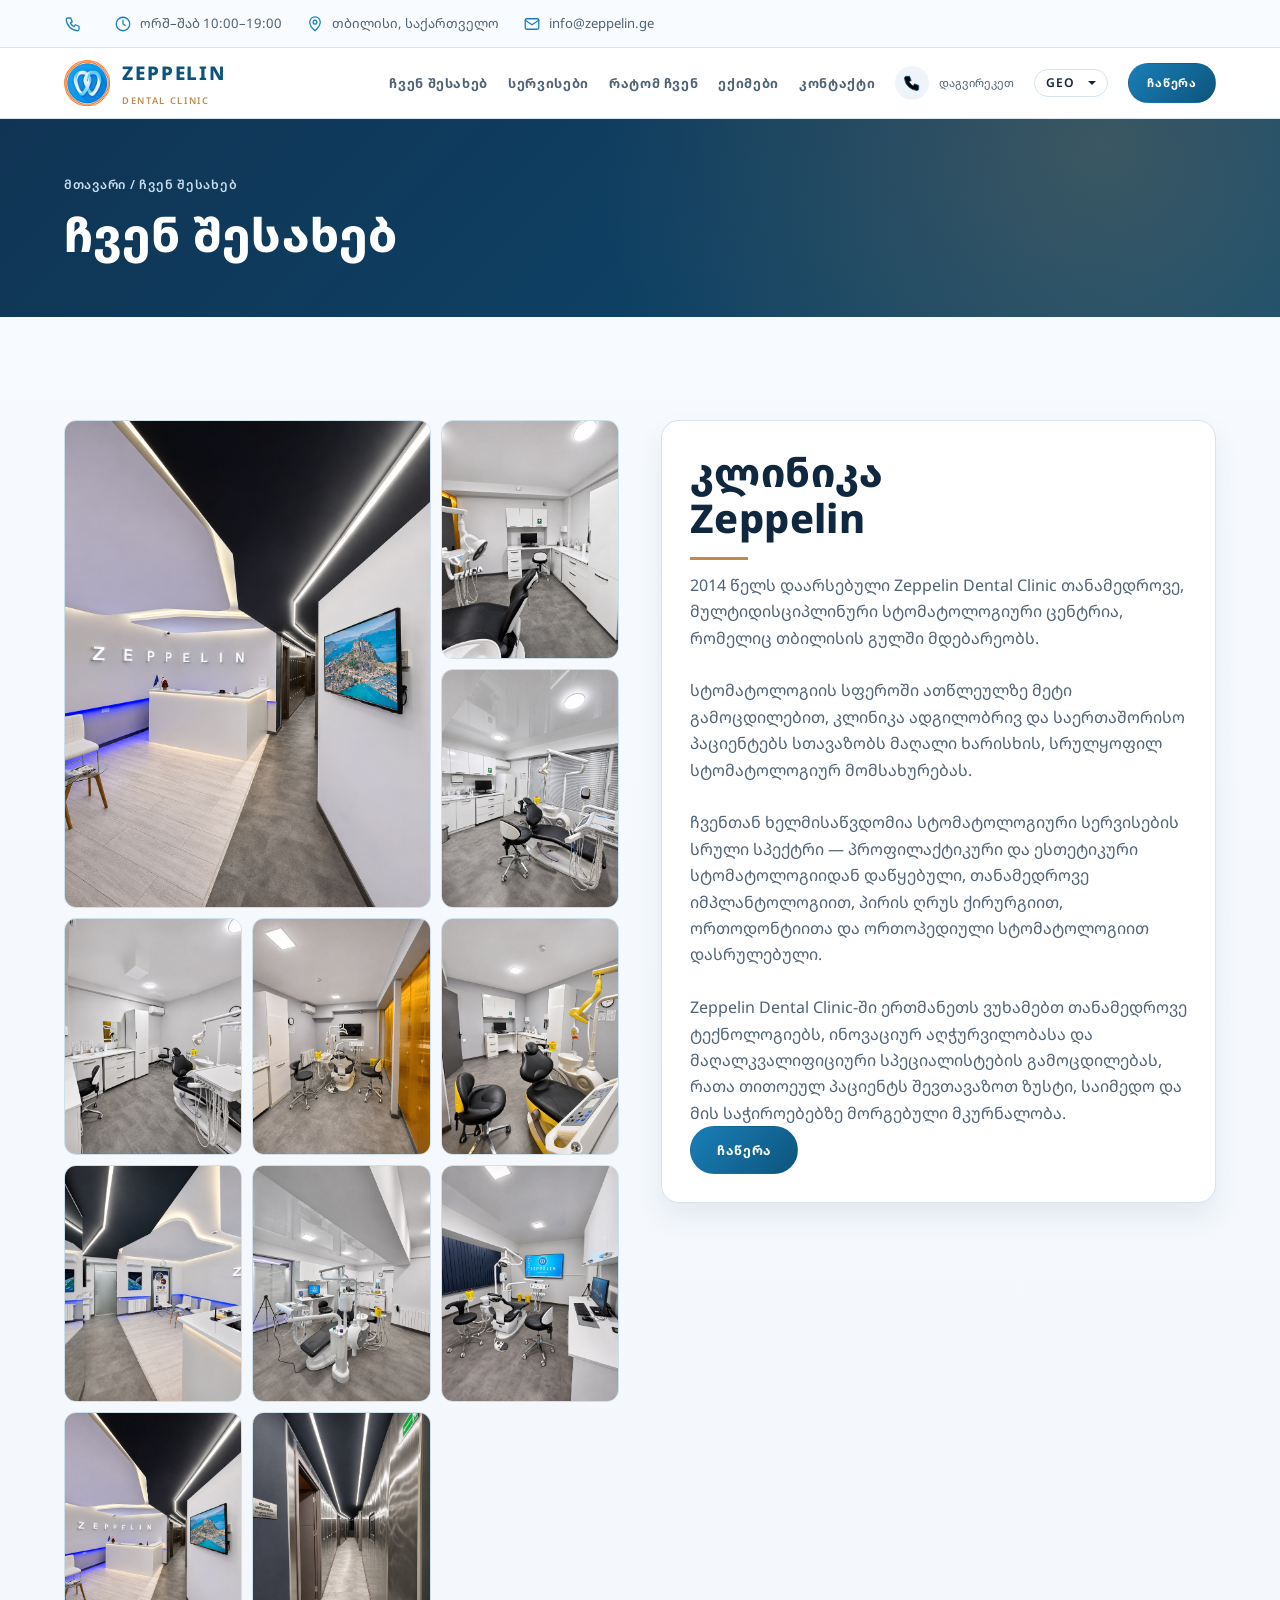
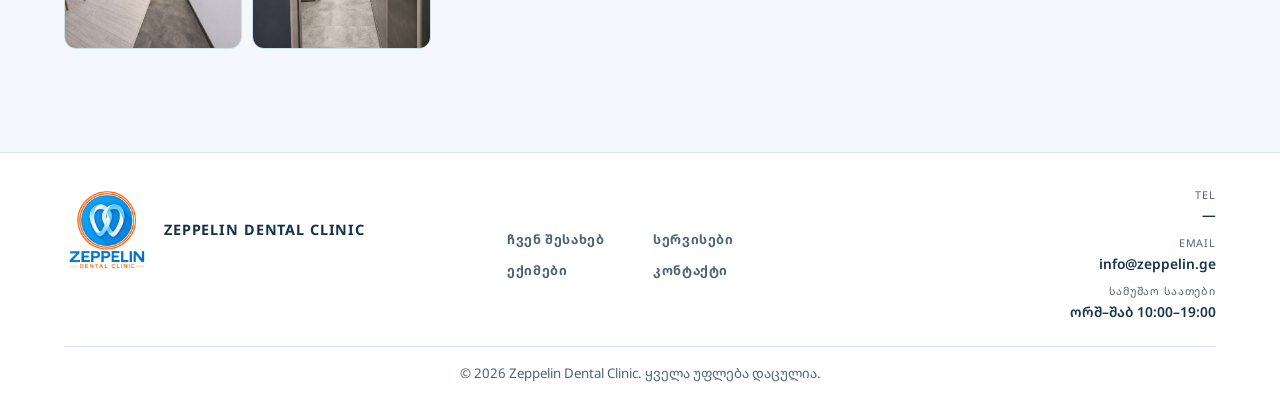
==== commit 560bc93f: "Version 2" ====
--- a/frontend/about.html
+++ b/frontend/about.html
@@ -1,10 +1,17 @@
 <!DOCTYPE html>
-<html lang="ka">
+<html lang="ka" data-type="service" data-radius="soft" data-buttons="solid" data-motion="default">
 <head>
   <meta charset="utf-8">
   <meta name="viewport" content="width=device-width, initial-scale=1">
   <title>Zeppelin Dental Clinic</title>
+  <meta name="page-type" content="service">
+  <meta name="site-kind" content="other">
+  <meta name="description" content="About Zeppelin Dental Clinic — modern dentistry in Tbilisi.">
   <meta name="theme-color" content="#ffffff">
+  <meta property="og:type" content="website">
+  <meta property="og:title" content="Zeppelin Dental Clinic">
+  <meta property="og:description" content="About our team, approach and quality standards.">
+  <meta property="og:image" content="logo.png">
   <link rel="icon" href="logo-sm.png">
   <link rel="preconnect" href="https://fonts.googleapis.com">
   <link rel="preconnect" href="https://fonts.gstatic.com" crossorigin>
@@ -12,10 +19,22 @@
   <link rel="stylesheet" href="style.css">
 </head>
 <body>
-<main>
+<main id="top">
   <section class="pbanner"><div><p class="crumbs" id="crumbs"></p><h1 data-i18n="about_t"></h1></div></section>
   <section class="section about-page">
-    <div class="clinic-gallery" data-clinic-gallery></div>
+    <div class="photo-wall">
+      <img src="img/hero-reception.png" alt="" loading="eager" width="780" height="1170">
+      <img src="img/clinic-photos/01.jpg" alt="" loading="lazy" width="1200" height="900">
+      <img src="img/clinic-photos/02.jpg" alt="" loading="lazy" width="1200" height="900">
+      <img src="img/clinic-photos/03.jpg" alt="" loading="lazy" width="1200" height="900">
+      <img src="img/clinic-photos/04.jpg" alt="" loading="lazy" width="1200" height="900">
+      <img src="img/clinic-photos/05.jpg" alt="" loading="lazy" width="1200" height="900">
+      <img src="img/clinic-photos/06.jpg" alt="" loading="lazy" width="1200" height="900">
+      <img src="img/clinic-photos/07.jpg" alt="" loading="lazy" width="1200" height="900">
+      <img src="img/clinic-photos/08.jpg" alt="" loading="lazy" width="1200" height="900">
+      <img src="img/clinic-photos/09.jpg" alt="" loading="lazy" width="1200" height="900">
+      <img src="img/clinic-photos/10.jpg" alt="" loading="lazy" width="1200" height="900">
+    </div>
     <div>
       <h2 id="a-head"></h2>
       <p id="a-text" class="muted"></p>
@@ -26,7 +45,6 @@
 <script src="i18n.js"></script>
 <script src="services.js"></script>
 <script src="layout.js"></script>
-<script src="clinic-gallery.js"></script>
 <script src="about.js"></script>
 </body>
 </html>
--- a/frontend/style.css
+++ b/frontend/style.css
@@ -1,300 +1,506 @@
-:root{--blue:#0b8fe8;--blue-d:#0a5fa8;--navy:#0e2a47;--sky:#eaf5fd;--orange:#ff6a00;--ink:#1c2b3a;--muted:#5d6f80;--line:#dbe6f0;--bg:#fff}
+:root{
+  --bg:#f3f7fb;
+  --surface:#ffffff;
+  --surface-2:#eef4fa;
+  --ink:#13253a;
+  --ink-soft:#4f6276;
+  --brand:#1a7fb8;
+  --brand-strong:#0d547c;
+  --accent:#c08a4f;
+  --line:#d6e2ee;
+  --shadow:0 24px 56px rgba(16,42,66,.12);
+  --radius:16px;
+  --radius-sm:12px;
+  --space:clamp(72px,8vw,116px);
+  --content-max:1220px;
+}
+
 *{box-sizing:border-box}
 html{scroll-behavior:smooth;overflow-y:scroll}
-body{margin:0;font-family:"Noto Sans","Noto Sans Georgian",sans-serif;color:var(--ink);background:var(--bg);line-height:1.7}
-.topbar{display:flex;justify-content:space-between;align-items:center;gap:20px;padding:0 5vw;height:44px;background:var(--sky);border-bottom:1px solid var(--line);font-size:.82rem;color:var(--muted)}
-.topbar svg{width:18px;height:18px;flex:none;fill:none;stroke:var(--blue);stroke-width:1.7;stroke-linecap:round;stroke-linejoin:round}
-.tb-info{display:flex;gap:28px;margin:0;padding:0;list-style:none;white-space:nowrap}
-.tb-info li{display:flex;align-items:center;gap:8px}
-.tb-info a:hover{color:var(--blue)}
-.tb-tel,.tb-tel a{color:var(--navy);font-weight:700;font-size:.9rem}
-.hd-tel{display:none;align-items:center;gap:10px;color:var(--navy);white-space:nowrap}
-.hd-tel svg{width:34px;height:34px;padding:7px;border-radius:50%;background:var(--sky);fill:none;stroke:var(--blue-d);stroke-width:1.8;stroke-linecap:round;stroke-linejoin:round}
-.hd-tel span{display:flex;flex-direction:column;line-height:1.25}
-.hd-tel small{font-size:.7rem;color:var(--muted)}
-.hd-tel b{font-size:.95rem}
-.hd-tel:hover b{color:var(--orange)}
-@media(min-width:1180px){.hd-tel{display:flex}}
-.tb-social{display:flex;gap:10px}.tb-social a[hidden]{display:none}
-.tb-social a{display:grid;place-items:center;width:40px;height:40px;border-radius:50%;background:#fff;color:var(--blue-d);transition:.2s}
-.tb-social a svg{stroke:currentColor;width:22px;height:22px}
-.tb-social a:hover{background:var(--blue);color:#fff}
-.nav>*{white-space:nowrap;flex-shrink:0}
-.nav{min-height:66px}
-.hero{min-height:560px}
-.hero h1{height:1.2em;min-height:0}
-.lead{height:5.7em;min-height:0}
-.eyebrow{height:1.6rem}
-.strip{display:grid;grid-template-columns:repeat(3,1fr);text-align:center;min-height:64px;align-items:center}
-.stats span{display:block;min-height:1.6em}
-.card{min-height:190px}
-.card h3{min-height:2.7em;line-height:1.35}
-.card p{min-height:6.6em;line-height:1.65}
-.team .card{min-height:260px}
-.step{min-height:150px}
-.step h4{min-height:1.5em;line-height:1.3}
-.step p{min-height:4.6em;line-height:1.5}
-.h3{line-height:1.3}
-h1,h2,h3,h4{font-family:"Noto Sans","Noto Sans Georgian",sans-serif;font-weight:800;margin:0;color:var(--navy)}
-a{color:inherit;text-decoration:none}
-.nav{position:sticky;top:0;z-index:20;display:flex;align-items:center;gap:22px;padding:10px 5vw;background:#fffffff2;backdrop-filter:blur(10px);border-bottom:1px solid var(--line)}
-.brand{display:flex;align-items:center;gap:12px;margin-right:auto}
-.brand img{height:46px;width:46px}
-.brand span{display:flex;flex-direction:column;font:800 1.3rem/1 "Noto Sans","Noto Sans Georgian",sans-serif;letter-spacing:.14em;text-transform:uppercase;color:var(--blue-d)}
-.brand small{font:600 .62rem "Noto Sans","Noto Sans Georgian",sans-serif;letter-spacing:.18em;color:var(--orange);margin-top:5px}
-#menu{display:flex;gap:22px;font:600 .8rem "Noto Sans","Noto Sans Georgian",sans-serif;letter-spacing:.02em;text-transform:uppercase}
-#menu a{color:var(--muted);transition:.2s}
-#menu a:hover{color:var(--blue)}
-@media(min-width:861px){
-  #menu{gap:0}
-  #menu>a,#menu>.dd>a{display:block;width:118px;text-align:center}
-  .nav .btn-sm{width:160px;text-align:center}
-  .cta .btn{min-width:200px;text-align:center}
-  .lang .cur{width:76px;justify-content:space-between}
-  html .hero h1{font-size:clamp(3rem,6.6vw,6.2rem)}
-  .hero h1 span{white-space:nowrap}
-}
-.lang{position:relative}
-.lang button{border:0;background:none;padding:6px 12px;font:500 .78rem "Noto Sans","Noto Sans Georgian",sans-serif;letter-spacing:.1em;color:var(--muted);cursor:pointer;width:100%;text-align:left}
-.lang .cur{border:1px solid var(--line);border-radius:6px;color:var(--navy,#0b2545);width:auto;display:flex;align-items:center;gap:6px}
-.lang .cur::after{content:"";border:4px solid transparent;border-top-color:currentColor;margin-top:4px}
-.lang ul{position:absolute;right:0;top:calc(100% + 6px);margin:0;padding:4px;list-style:none;min-width:86px;background:#fff;border:1px solid var(--line);border-radius:8px;box-shadow:0 10px 30px #0b254520}
-.lang ul[hidden]{display:none}
-.lang ul button{border-radius:5px}
-.lang ul button:hover{background:#eef6ff}
-.lang ul button.on{background:var(--blue);color:#fff}
-.burger{display:none;background:none;border:0;font-size:1.6rem;cursor:pointer;color:var(--navy)}
-.btn{display:inline-block;background:var(--orange);color:#fff;padding:14px 30px;border:2px solid var(--orange);border-radius:6px;font:700 .85rem "Noto Sans","Noto Sans Georgian",sans-serif;letter-spacing:.03em;text-transform:uppercase;cursor:pointer;transition:.2s}
-.btn:hover{background:#e65f00;border-color:#e65f00;box-shadow:0 8px 20px #ff6a0040}
-.btn-sm{padding:8px 18px;font-size:.75rem}
-.btn-ghost{background:transparent;color:var(--blue-d);border-color:var(--blue)}
-.btn-ghost:hover{background:var(--blue);border-color:var(--blue);color:#fff;box-shadow:none}
-.hero{display:grid;grid-template-columns:1.15fr 1fr;align-items:center;gap:30px;padding:90px 5vw 120px;background:linear-gradient(180deg,var(--sky),#fff)}
-.eyebrow{font:600 .85rem "Noto Sans","Noto Sans Georgian",sans-serif;letter-spacing:.08em;text-transform:uppercase;color:var(--orange);display:flex;align-items:center;gap:14px;margin:0}
-.eyebrow::before{content:"";width:46px;height:2px;background:var(--orange)}
-.hero h1{font-size:clamp(2rem,3.9vw,3.5rem);line-height:1.2;margin:.2em 0 .3em;min-height:0;text-transform:uppercase;letter-spacing:.08em;font-weight:800;color:var(--blue-d)}
-.hero h1 span{display:block}
-.hero em{font-style:italic;font-weight:600;color:var(--blue);display:block}
-.lead{font-size:1.1rem;max-width:32em;color:var(--muted)}
-.cta{display:flex;gap:14px;flex-wrap:wrap;margin-top:32px}
-.badge{justify-self:center}
-.badge img{display:block;width:min(40vw,400px);height:auto;filter:drop-shadow(0 24px 36px #0b5fa833)}
-.strip{display:grid;grid-template-columns:repeat(3,1fr);text-align:center;gap:12px;padding:20px 5vw;margin:-44px 5vw 0;position:relative;background:#fff;border:1px solid var(--line);border-bottom:3px solid var(--blue);border-radius:8px;box-shadow:0 14px 36px #0e2a4718;color:var(--navy);font:600 .8rem "Noto Sans","Noto Sans Georgian",sans-serif;letter-spacing:.03em;text-transform:uppercase}
-.strip div::before{content:"✓ ";color:var(--orange)}
-.stats{display:grid;grid-template-columns:repeat(auto-fit,minmax(160px,1fr));gap:20px;padding:70px 5vw 20px;text-align:center}
-.stats b{display:block;font:800 3rem "Noto Sans","Noto Sans Georgian",sans-serif;color:var(--blue)}
-.stats span{font:400 .8rem "Noto Sans","Noto Sans Georgian",sans-serif;letter-spacing:.22em;text-transform:uppercase;color:var(--muted)}
-.section{padding:90px 5vw}
-.section.alt{background:var(--sky)}
-.section h2{font-size:clamp(1.9rem,3.4vw,2.7rem);margin-bottom:14px;line-height:1.2}
-.sub{min-height:1.7em;line-height:1.7}
-.section h2::after{content:"";display:block;width:60px;height:3px;margin-top:14px;background:var(--orange)}
-.sub,.muted{color:var(--muted);max-width:50em;margin:0 0 30px}
-.mapbox{display:grid;grid-template-columns:2fr 1fr;gap:24px;margin-top:28px}
-.mapframe{position:relative;border-radius:12px;overflow:hidden;border:1px solid var(--line);min-height:380px;box-shadow:0 14px 30px #0b5fa81f}
-.mapframe iframe{position:absolute;inset:0;width:100%;height:100%;border:0}
-.map-hit{position:absolute;inset:0;z-index:1;cursor:pointer;background:transparent;transition:.2s}
-.map-hit:hover{background:#0b8fe812}
-.mapinfo{background:#fff;border:1px solid var(--line);border-radius:12px;padding:30px 28px;display:flex;flex-direction:column;gap:12px;justify-content:center}
-.mapinfo p{margin:0;color:var(--muted)}
-.mapinfo .btn{text-align:center}
-.muted{white-space:pre-line}
-.h3{font-size:1.6rem;margin:70px 0 22px}
-.grid{display:grid;grid-template-columns:repeat(auto-fill,minmax(250px,1fr));gap:20px;margin-top:28px}
-.track{display:flex;gap:20px;overflow-x:auto;scroll-snap-type:x mandatory;scroll-behavior:smooth;padding:12px 2px 16px;margin-top:16px;scrollbar-width:none;overscroll-behavior-x:contain}
-.track::-webkit-scrollbar{display:none}
-.track .card{flex:0 0 min(300px,78vw);scroll-snap-align:start}
-.car-nav{display:flex;justify-content:center;align-items:center;gap:14px;margin-top:8px}
-.track{cursor:grab}
-.track.drag{cursor:grabbing;scroll-snap-type:none;scroll-behavior:auto;user-select:none}
-.car-nav button{width:44px;height:44px;border-radius:50%;border:1px solid var(--line);background:#fff;color:var(--blue-d);font:400 1.6rem/1 "Noto Sans","Noto Sans Georgian",sans-serif;cursor:pointer;transition:.2s}
-.car-nav button:hover:not(:disabled){background:var(--blue);border-color:var(--blue);color:#fff}
-.car-nav button:disabled{opacity:.35;cursor:default}
-.card{background:#fff;padding:30px 28px;border:1px solid var(--line);border-radius:10px;transition:.25s}
-.card:hover{transform:translateY(-4px);border-color:var(--blue);box-shadow:0 14px 30px #0b5fa81f}
-.card .ic{font:italic 600 1.8rem "Noto Sans","Noto Sans Georgian",sans-serif;color:var(--orange);margin-bottom:10px}
-.card h3{font-size:1.15rem;margin:0 0 8px}
-.card p{margin:0;color:var(--muted);font-size:.93rem}
-.steps{display:grid;grid-template-columns:repeat(auto-fit,minmax(210px,1fr));gap:24px;border-top:1px solid var(--line);padding-top:10px}
-.step{padding:20px 10px 8px 0}
-.why-sec{background:radial-gradient(circle at 85% 0,#0b8fe855,transparent 45%),linear-gradient(135deg,var(--navy),var(--blue-d));color:#fff}
-.why-sec h2,.why-sec .h3{color:#fff}
-.why-sec .grid{grid-template-columns:repeat(4,1fr)}
-.wcard{background:#ffffff12;border:1px solid #ffffff2e;backdrop-filter:blur(4px);position:relative;overflow:hidden;min-height:0;height:auto}
-.wcard::after{content:"";position:absolute;left:0;bottom:0;height:3px;width:0;background:var(--orange);transition:.35s}
-.wcard:hover{background:#ffffff1f;border-color:var(--orange);box-shadow:0 18px 36px #0006}
-.wcard:hover::after{width:100%}
-.wcard h3{color:#fff;height:auto;margin-bottom:10px}.wcard p{height:auto}.wcard p{color:#cfe3f5}
-.wic{width:54px;height:54px;border-radius:14px;display:grid;place-items:center;background:var(--orange);margin-bottom:18px;transition:.3s}
-.wic svg{width:28px;height:28px;fill:none;stroke:#fff;stroke-width:1.8;stroke-linecap:round;stroke-linejoin:round}
-.wcard:hover .wic{transform:rotate(-8deg) scale(1.08)}
-.why-sec .steps{border-top:0;position:relative;counter-reset:s;padding-top:0}
-.why-sec .steps::before{content:"";position:absolute;top:27px;left:27px;right:20%;border-top:2px dashed #ffffff55}
-.why-sec .step{position:relative;padding:0 14px 0 0}
-.why-sec .step b{display:grid;place-items:center;width:54px;height:54px;border-radius:50%;background:#fff;color:var(--blue-d);font:800 1.4rem "Noto Sans","Noto Sans Georgian",sans-serif;font-style:normal;border:3px solid var(--orange);margin-bottom:16px;position:relative;z-index:1;transition:.3s}
-.why-sec .step:hover b{background:var(--orange);color:#fff;transform:scale(1.1)}
-.why-sec .step h4{color:#fff}.why-sec .step p{color:#cfe3f5}
-.step b{font:italic 600 2.6rem "Noto Sans","Noto Sans Georgian",sans-serif;color:var(--blue);line-height:1}
-.step h4{margin:8px 0 4px;font-size:1.1rem}.step p{margin:0;color:var(--muted);font-size:.92rem}
-#team.section{padding-bottom:42px}
-.grid.team{grid-template-columns:repeat(4,minmax(0,1fr));gap:24px}
-.team .card{text-align:center;padding:0 0 24px;overflow:hidden;box-shadow:0 12px 30px #0e2a4710}
-.ph{position:relative;width:100%;aspect-ratio:2/3;margin:0 0 20px;border:0;border-radius:9px 9px 0 0;padding:0;display:grid;place-items:center;overflow:hidden;font:italic 600 2.8rem "Noto Sans","Noto Sans Georgian",sans-serif;color:var(--blue);background:var(--sky)}
-.ph img{width:100%;height:100%;border-radius:0}
-.ph .ph-backdrop{position:absolute;inset:0;object-fit:cover;filter:blur(16px);transform:scale(1.12)}
-.ph .ph-portrait{position:relative;object-fit:contain}
-.team .card h3{height:auto;min-height:0;margin:0 18px}
-.team .card p{height:auto;min-height:3em;margin:8px 18px 0;font:500 .9rem/1.5 "Noto Sans","Noto Sans Georgian",sans-serif;letter-spacing:normal;text-transform:none;color:#b84900;white-space:pre-line}
-.faq{max-width:820px;border-top:1px solid var(--line)}
-details{border-bottom:1px solid var(--line);padding:20px 4px}
-summary{cursor:pointer;font:600 1.1rem "Noto Sans","Noto Sans Georgian",sans-serif;color:var(--navy);list-style:none;display:flex;justify-content:space-between;gap:12px}
-summary::after{content:"+";color:var(--orange);font-size:1.6rem;line-height:1}
-details[open] summary::after{content:"–"}
-details p{margin:10px 0 0;color:var(--muted)}
-.contact-sec{background:linear-gradient(135deg,var(--navy),var(--blue-d));color:#fff}
-.contact-sec h2{color:#fff}.contact-sec .sub{color:#c9e3f7}
-.contact{display:grid;grid-template-columns:1.2fr 1fr;gap:50px}
-form{display:grid;gap:14px}
-input,select,textarea{width:100%;padding:14px 16px;border:1px solid transparent;border-radius:6px;font:inherit;background:#fff;color:var(--ink)}
-input:focus,select:focus,textarea:focus{outline:0;border-color:var(--orange)}
-a:focus-visible,button:focus-visible,summary:focus-visible{outline:2px solid var(--blue);outline-offset:2px}
-.hp{position:absolute;left:-9999px;width:1px;height:1px;opacity:0}
-.info a{color:#fff}.info a:hover{color:#ffb27a}
-@media(prefers-reduced-motion:reduce){html{scroll-behavior:auto}*{transition:none!important;animation:none!important}}
-#status{margin:0;font-weight:600}
-.ok{color:#9ff0bd}.err{color:#ffc0a3}
-.info{list-style:none;padding:0;margin:0;display:grid;align-content:start;border-top:1px solid #ffffff33}
-.info li{padding:18px 0;border-bottom:1px solid #ffffff33;display:flex;flex-direction:column}
-.info small{font:600 .75rem "Noto Sans","Noto Sans Georgian",sans-serif;letter-spacing:.05em;text-transform:uppercase;color:#ffb27a}
-.info span{font:600 1.2rem "Noto Sans","Noto Sans Georgian",sans-serif}
-footer{text-align:center;padding:40px 5vw;background:#fff;border-top:1px solid var(--line);color:var(--muted);font-size:.85rem}
-.foot-logo{height:120px;width:auto;margin-bottom:10px}
+body{
+  margin:0;
+  background:linear-gradient(180deg,#f7fbff 0%,var(--bg) 100%);
+  color:var(--ink);
+  font-family:"Noto Sans","Noto Sans Georgian",sans-serif;
+  line-height:1.65;
+}
+.skip-link{
+  position:fixed;left:14px;top:-60px;z-index:100;
+  padding:10px 14px;border-radius:10px;background:#0e3555;color:#fff;font-weight:600;
+  transition:top .2s ease;
+}
+.skip-link:focus{top:12px}
+.hero,.strip,.section,.topbar,.nav,footer{padding-left:max(5vw,calc((100vw - var(--content-max))/2));padding-right:max(5vw,calc((100vw - var(--content-max))/2))}
+h1,h2,h3,h4,p{margin:0}
+h1,h2,h3,h4{font-weight:800;letter-spacing:.01em;color:#10283f}
+a{text-decoration:none;color:inherit}
+img{max-width:100%;display:block}
+
+.topbar{
+  display:flex;align-items:center;justify-content:space-between;gap:16px;
+  min-height:48px;padding:0 5vw;background:#f8fbff;border-bottom:1px solid var(--line);
+  font-size:.82rem;color:var(--ink-soft);
+}
+.topbar svg{width:18px;height:18px;fill:none;stroke:var(--brand);stroke-width:1.7;stroke-linecap:round;stroke-linejoin:round}
+.tb-info{display:flex;align-items:center;gap:24px;list-style:none;padding:0;margin:0}
+.tb-info li{display:flex;align-items:center;gap:8px;white-space:nowrap}
+.tb-tel,.tb-tel a{font-weight:700;color:var(--brand-strong)}
+.tb-social{display:flex;gap:10px}
+.tb-social a{display:grid;place-items:center;width:34px;height:34px;border-radius:50%;background:#fff;border:1px solid var(--line);color:var(--brand-strong);transition:transform .22s ease,background .22s ease,color .22s ease}
+.tb-social a:hover{background:var(--brand);color:#fff;transform:translateY(-2px)}
+.tb-social a[hidden]{display:none}
+.tb-social a svg{width:18px;height:18px;stroke:currentColor}
+
+.nav{
+  position:sticky;top:0;z-index:20;
+  display:flex;align-items:center;gap:20px;
+  padding:10px 5vw;background:rgba(255,255,255,.9);backdrop-filter:blur(12px);
+  border-bottom:1px solid rgba(214,226,238,.9);
+}
+.nav>*{white-space:nowrap}
+.brand{margin-right:auto;display:flex;align-items:center;gap:12px}
+.brand img{width:46px;height:46px}
+.brand span{display:flex;flex-direction:column;font-weight:800;font-size:1.18rem;letter-spacing:.1em;text-transform:uppercase;color:var(--brand-strong)}
+.brand small{font-size:.58rem;letter-spacing:.18em;font-weight:600;color:var(--accent);margin-top:4px}
+#menu{display:flex;align-items:center;gap:20px;font-size:.81rem;font-weight:700;letter-spacing:.05em;text-transform:uppercase}
+#menu a{position:relative;color:var(--ink-soft);transition:color .2s ease}
+#menu a::after{
+  content:"";position:absolute;left:0;right:0;bottom:-9px;height:2px;transform:scaleX(0);transform-origin:left;
+  background:var(--brand);transition:transform .2s ease;
+}
+#menu a:hover::after{transform:scaleX(1)}
+#menu a:hover{color:var(--brand)}
 .dd{position:relative}
 .dd-btn{display:none}
-.dd>a::after{content:"";display:inline-block;margin-left:6px;border:4px solid transparent;border-top-color:currentColor;vertical-align:-2px}
-.dd-list{position:absolute;left:50%;top:100%;transform:translateX(-50%);margin:0;padding:8px;list-style:none;min-width:270px;background:#fff;border:1px solid var(--line);border-radius:10px;box-shadow:0 18px 40px #0e2a4722;opacity:0;visibility:hidden;transition:.18s;z-index:25}
+.dd>a::after{content:"";display:inline-block;margin-left:7px;border:4px solid transparent;border-top-color:currentColor;vertical-align:-2px}
+.dd-list{
+  position:absolute;left:50%;top:100%;transform:translateX(-50%);
+  list-style:none;margin:0;padding:8px;min-width:280px;border-radius:14px;
+  background:#fff;border:1px solid var(--line);box-shadow:var(--shadow);
+  opacity:0;visibility:hidden;transition:.2s ease;z-index:30;
+}
 .dd:hover .dd-list,.dd:focus-within .dd-list{opacity:1;visibility:visible}
-.dd-list a{display:block;padding:10px 14px;border-radius:6px;white-space:nowrap;letter-spacing:.08em;text-align:left}
-.dd-list a:hover{background:var(--sky);color:var(--blue-d)}
-.track{display:flex}
-.scard{position:relative;flex:0 0 min(300px,78vw);height:380px;border-radius:12px;overflow:hidden;scroll-snap-align:start;background:var(--navy);transition:.25s}
-.scard img{width:100%;height:100%;object-fit:cover;display:block;transition:transform .5s}
-.scard::after{content:"";position:absolute;inset:0;background:linear-gradient(to top,#0e2a47e6 0,#0e2a4700 62%)}
-.scard:hover img{transform:scale(1.06)}
-.sc-t{position:absolute;z-index:1;left:20px;right:76px;bottom:20px;color:#fff;font:800 1.15rem/1.3 "Noto Sans","Noto Sans Georgian",sans-serif;min-height:2.6em;display:flex;align-items:flex-end}
-.sc-go{position:absolute;z-index:1;right:18px;bottom:18px;width:44px;height:44px;border-radius:50%;background:var(--orange);color:#fff;display:grid;place-items:center;font-size:1.3rem;transition:.2s}
-.scard:hover .sc-go{background:#fff;color:var(--orange)}
-.pbanner{padding:56px 5vw;background:linear-gradient(135deg,var(--navy),var(--blue-d));color:#fff}
-.pbanner h1{color:#fff;font-size:clamp(1.9rem,4vw,3rem);line-height:1.2}
-.crumbs{margin:0 0 12px;font:500 .8rem "Noto Sans","Noto Sans Georgian",sans-serif;letter-spacing:.03em;text-transform:uppercase;color:#c9e3f7}
+.dd-list a{display:block;padding:11px 13px;border-radius:10px;font-weight:600}
+.dd-list a:hover{background:var(--surface-2);color:var(--brand-strong)}
+
+.lang{position:relative}
+.lang .cur{
+  border:1px solid var(--line);border-radius:999px;background:#fff;color:var(--ink);cursor:pointer;
+  display:flex;align-items:center;justify-content:space-between;gap:8px;padding:7px 11px;min-width:74px;
+  font:600 .76rem/1 "Noto Sans","Noto Sans Georgian",sans-serif;letter-spacing:.08em;
+}
+.lang .cur::after{content:"";border:4px solid transparent;border-top-color:currentColor;margin-top:3px}
+.lang ul{
+  position:absolute;right:0;top:calc(100% + 7px);min-width:84px;list-style:none;padding:4px;margin:0;
+  border:1px solid var(--line);border-radius:10px;background:#fff;box-shadow:var(--shadow);
+}
+.lang ul[hidden]{display:none}
+.lang ul button{width:100%;padding:7px;border:0;border-radius:8px;background:none;cursor:pointer;font:600 .74rem/1 "Noto Sans","Noto Sans Georgian",sans-serif}
+.lang ul button:hover{background:var(--surface-2)}
+.lang ul button.on{background:var(--brand);color:#fff}
+
+.hd-tel{display:none;align-items:center;gap:10px;color:var(--brand-strong)}
+.hd-tel svg{width:34px;height:34px;padding:7px;border-radius:50%;background:var(--surface-2);stroke:var(--brand-strong)}
+.hd-tel small{display:block;font-size:.7rem;color:var(--ink-soft)}
+.hd-tel b{font-size:.92rem}
+.hd-tel:hover b{color:var(--accent)}
+
+.btn{
+  display:inline-flex;align-items:center;justify-content:center;gap:8px;
+  min-height:48px;padding:12px 26px;border-radius:999px;
+  border:1px solid transparent;background:linear-gradient(135deg,var(--brand),var(--brand-strong));color:#fff;
+  font:700 .8rem/1 "Noto Sans","Noto Sans Georgian",sans-serif;letter-spacing:.07em;text-transform:uppercase;
+  transition:transform .22s ease,box-shadow .22s ease,filter .22s ease,background .22s ease,border-color .22s ease;
+}
+.btn:hover{transform:translateY(-2px);box-shadow:0 14px 28px rgba(19,53,82,.28)}
+.btn:active{transform:translateY(0)}
+.btn-ghost{background:transparent;color:var(--brand-strong);border-color:#b9ccde}
+.btn-ghost:hover{background:#fff;color:var(--brand);box-shadow:0 10px 24px rgba(24,68,104,.13)}
+.btn-sm{min-height:40px;padding:9px 18px;font-size:.72rem}
+.burger{display:none;border:0;background:none;padding:4px 6px;font-size:1.55rem;color:var(--ink);cursor:pointer}
+
+.hero{
+  display:grid;grid-template-columns:1.08fr .92fr;align-items:center;gap:42px;
+  padding:clamp(56px,9vw,106px) 5vw clamp(70px,10vw,130px);
+  position:relative;isolation:isolate;
+}
+.hero::before{
+  content:"";position:absolute;inset:0 0 0 44%;
+  background:radial-gradient(circle at 40% 36%,rgba(26,127,184,.16),transparent 55%);
+  z-index:-1;
+}
+.hero-text>*{opacity:0;transform:translateY(14px);animation:hero-enter .7s cubic-bezier(.2,.65,.25,1) forwards}
+.hero-text .eyebrow{animation-delay:.08s}
+.hero-text h1{animation-delay:.16s}
+.hero-text .cta{animation-delay:.24s}
+@keyframes hero-enter{to{opacity:1;transform:none}}
+
+.eyebrow{
+  color:var(--accent);display:flex;align-items:center;gap:12px;font-size:.8rem;font-weight:700;
+  letter-spacing:.12em;text-transform:uppercase;
+}
+.eyebrow::before{content:"";width:38px;height:2px;background:currentColor}
+.hero h1{
+  margin-top:12px;font-size:clamp(2.2rem,4.9vw,4.25rem);line-height:1.06;
+  text-transform:uppercase;letter-spacing:.04em;color:#0f304d;
+}
+.hero h1 em{display:block;font-style:normal;color:var(--brand);font-weight:700}
+.hero-copy{
+  margin-top:16px;max-width:52ch;color:var(--ink-soft);font-size:1.05rem;
+}
+.hero-meta{
+  margin-top:18px;display:flex;flex-wrap:wrap;gap:8px;
+}
+.hero-meta span{
+  display:inline-flex;align-items:center;min-height:34px;padding:6px 12px;border-radius:999px;
+  background:#fff;border:1px solid var(--line);font-size:.8rem;font-weight:600;color:var(--ink-soft);
+}
+.cta{margin-top:30px;display:flex;flex-wrap:wrap;gap:12px}
+.hero-visual{
+  position:relative;justify-self:end;width:min(100%,560px);border-radius:24px;overflow:hidden;
+  border:1px solid #d4e4f1;box-shadow:0 28px 52px rgba(15,55,86,.24);
+}
+.hero-photo{width:100%;height:100%;min-height:420px;object-fit:cover}
+.hero-mark{
+  position:absolute;left:18px;bottom:18px;display:flex;align-items:center;gap:10px;
+  padding:10px 14px;border-radius:14px;background:rgba(9,32,49,.72);color:#fff;
+  border:1px solid rgba(255,255,255,.2);backdrop-filter:blur(8px);
+}
+.hero-mark img{width:38px;height:38px}
+.hero-mark span{font-size:.78rem;font-weight:700;letter-spacing:.08em;text-transform:uppercase}
+
+.strip{
+  margin:-38px 5vw 0;padding:15px 18px;display:grid;grid-template-columns:repeat(3,1fr);gap:10px;
+  border:1px solid var(--line);border-radius:14px;background:#fff;box-shadow:var(--shadow);
+  font-size:.77rem;font-weight:700;letter-spacing:.06em;text-transform:uppercase;text-align:center;color:var(--brand-strong);
+}
+.strip div::before{content:"";display:inline-block;width:8px;height:8px;margin-right:8px;border-radius:50%;background:var(--accent);vertical-align:1px}
+
+.section{padding:var(--space) 5vw}
+.section.alt{background:linear-gradient(180deg,#f7fbff,var(--surface-2))}
+.section h2{font-size:clamp(1.8rem,3.1vw,2.65rem);line-height:1.16;max-width:14ch}
+.section h2::after{content:"";display:block;width:58px;height:3px;margin-top:16px;background:var(--accent)}
+.sub,.muted{margin:14px 0 0;max-width:64ch;color:var(--ink-soft)}
+.muted{white-space:pre-line}
+.section>h2,.section>.sub,.section>.grid,.section>.track,.section>.car-nav,.section>.mapbox,.section>.contact,.section>.about-page,.section>.sdetail,.section>.h3,.section>.steps,.section>article,.section>aside{
+  max-width:var(--content-max);margin-left:auto;margin-right:auto;
+}
+
+.about-page{display:grid;grid-template-columns:1fr 1fr;align-items:start;gap:42px}
+.about-page>div:last-child{
+  padding:28px;border:1px solid var(--line);border-radius:18px;background:#fff;box-shadow:0 14px 28px rgba(14,56,90,.08);
+}
+.about-showcase{
+  display:grid;grid-template-columns:1.4fr 1fr;grid-template-rows:repeat(2,minmax(160px,1fr));gap:12px;
+}
+.about-showcase img{
+  width:100%;height:100%;object-fit:cover;border-radius:16px;border:1px solid #cfe0ed;
+  box-shadow:0 10px 20px rgba(13,49,77,.12);
+}
+.about-showcase img:first-child{grid-row:1/-1;min-height:420px;object-position:center 28%}
+.photo-wall{
+  display:grid;grid-template-columns:repeat(3,minmax(0,1fr));gap:10px;
+}
+.photo-wall img{
+  width:100%;height:100%;object-fit:cover;border-radius:12px;border:1px solid #cfe0ed;min-height:160px;
+}
+.photo-wall img:first-child{grid-column:span 2;grid-row:span 2;min-height:360px;object-position:center 20%}
+
+.track{
+  margin-top:28px;display:flex;gap:18px;padding:2px 2px 8px;overflow-x:auto;scroll-snap-type:x mandatory;
+  scrollbar-width:none;overscroll-behavior-x:contain;cursor:grab;
+}
+.track::-webkit-scrollbar{display:none}
+.track.drag{scroll-snap-type:none;cursor:grabbing;user-select:none}
+.scard{
+  position:relative;flex:0 0 min(318px,80vw);height:390px;overflow:hidden;scroll-snap-align:start;border-radius:18px;
+  background:#163149;box-shadow:0 16px 34px rgba(16,42,66,.2);transition:transform .25s ease,box-shadow .25s ease;
+}
+.scard:hover{transform:translateY(-2px);box-shadow:0 22px 40px rgba(16,42,66,.24)}
+.scard img{width:100%;height:100%;object-fit:cover;transition:transform .5s ease}
+.scard::after{content:"";position:absolute;inset:0;background:linear-gradient(to top,rgba(13,29,44,.94) 5%,rgba(13,29,44,.2) 52%,transparent)}
+.scard:hover img{transform:scale(1.03)}
+.sc-t{position:absolute;left:20px;right:80px;bottom:18px;z-index:1;color:#fff;font-size:1.06rem;font-weight:700;line-height:1.3}
+.sc-go{
+  position:absolute;right:16px;bottom:16px;z-index:1;display:grid;place-items:center;
+  width:44px;height:44px;border-radius:50%;background:var(--accent);color:#fff;transition:transform .2s ease,background .2s ease,color .2s ease;
+}
+.scard:hover .sc-go{transform:translateY(-2px);background:#fff;color:var(--accent)}
+
+.car-nav{display:flex;justify-content:center;gap:12px;margin-top:12px}
+.car-nav button{
+  width:44px;height:44px;border-radius:50%;border:1px solid var(--line);background:#fff;color:var(--brand-strong);cursor:pointer;
+  font:500 1.5rem/1 "Noto Sans","Noto Sans Georgian",sans-serif;transition:.2s ease;
+}
+.car-nav button:hover:not(:disabled){background:var(--brand);border-color:var(--brand);color:#fff;transform:translateY(-2px)}
+.car-nav button:disabled{opacity:.35;cursor:default}
+
+.grid{display:grid;grid-template-columns:repeat(auto-fill,minmax(250px,1fr));gap:18px;margin-top:28px}
+.card{
+  padding:26px;border-radius:var(--radius);background:#fff;border:1px solid var(--line);
+  transition:transform .22s ease,border-color .22s ease,box-shadow .22s ease;
+}
+.card:hover{transform:translateY(-2px);border-color:#b7cde0;box-shadow:0 14px 28px rgba(14,56,90,.11)}
+.card h3{font-size:1.08rem;line-height:1.35}
+.card p{margin-top:8px;color:var(--ink-soft);font-size:.95rem}
+
+.why-sec{
+  color:#fff;
+  background:radial-gradient(circle at 12% 5%,rgba(192,138,79,.2),transparent 45%),linear-gradient(135deg,#103454 0%,#0c4a70 100%);
+}
+.why-sec h2,.why-sec .h3{color:#fff}
+.why-sec h2::after{background:#e7b887}
+.why-sec .grid{grid-template-columns:repeat(4,1fr)}
+.wcard{background:rgba(255,255,255,.1);border:1px solid rgba(255,255,255,.24)}
+.wcard p{color:#d7e6f5}
+.wic{
+  width:50px;height:50px;border-radius:14px;display:grid;place-items:center;background:rgba(192,138,79,.95);
+  margin-bottom:16px;transition:transform .25s ease;
+}
+.wic svg{width:27px;height:27px;stroke:#fff;fill:none;stroke-width:1.9;stroke-linecap:round;stroke-linejoin:round}
+.wcard:hover .wic{transform:rotate(-6deg) scale(1.05)}
+.h3{margin:56px 0 18px;font-size:1.55rem}
+.steps{display:grid;grid-template-columns:repeat(auto-fit,minmax(210px,1fr));gap:16px}
+.step{padding:18px 10px 0 0}
+.step b{
+  display:inline-grid;place-items:center;width:44px;height:44px;border-radius:50%;
+  background:#fff;color:var(--brand-strong);font:800 1.1rem/1 "Noto Sans","Noto Sans Georgian",sans-serif;
+}
+.step h4{margin-top:13px;font-size:1.02rem;color:currentColor}
+.step p{margin-top:6px;color:inherit;opacity:.9;font-size:.92rem}
+
+.grid.team{grid-template-columns:repeat(4,minmax(0,1fr));gap:20px}
+.team .card{padding:0 0 20px;overflow:hidden;text-align:center}
+.ph{
+  position:relative;aspect-ratio:2/3;overflow:hidden;margin:0 0 18px;border-bottom:1px solid var(--line);
+  display:grid;place-items:center;background:linear-gradient(180deg,#eaf2fa,#d9e7f4);font-weight:700;color:var(--brand);
+}
+.ph .ph-backdrop{position:absolute;inset:0;object-fit:cover;filter:blur(16px) brightness(.64);transform:scale(1.12)}
+.ph .ph-portrait{position:relative;object-fit:contain}
+.team .card p{margin:7px 18px 0;color:#895a32;font-weight:600}
+.faq-layout{display:grid;grid-template-columns:.9fr 1.1fr;gap:34px;align-items:start}
+.faq-intro .sub{margin-top:18px}
+.faq-intro .btn{margin-top:18px}
+.faq-panel{
+  border:1px solid var(--line);border-radius:18px;background:#fff;box-shadow:0 12px 24px rgba(14,56,90,.08);
+  padding:10px 24px;
+}
+.faq-panel details{border-bottom:1px solid var(--line);padding:18px 0}
+.faq-panel details:last-child{border-bottom:0}
+.faq-panel summary{
+  list-style:none;cursor:pointer;font-size:1.04rem;font-weight:700;color:#17344e;
+  display:flex;align-items:center;justify-content:space-between;gap:12px;
+}
+.faq-panel summary::after{content:"+";font-size:1.45rem;line-height:1;color:var(--accent)}
+.faq-panel details[open] summary::after{content:"−"}
+.faq-panel p{margin-top:10px;color:var(--ink-soft)}
+
+.mapbox{margin-top:26px;display:grid;grid-template-columns:2fr 1fr;gap:22px}
+.mapframe{
+  position:relative;min-height:390px;border-radius:18px;overflow:hidden;
+  border:1px solid var(--line);box-shadow:0 20px 40px rgba(14,56,90,.16);
+}
+.mapframe iframe{position:absolute;inset:0;width:100%;height:100%;border:0}
+.map-hit{position:absolute;inset:0;background:transparent}
+.map-hit:hover{background:rgba(26,127,184,.1)}
+.mapinfo{
+  border-radius:18px;padding:28px;border:1px solid var(--line);background:#fff;
+  display:flex;flex-direction:column;justify-content:center;gap:12px;
+}
+.mapinfo p{color:var(--ink-soft)}
+
+.contact-sec{
+  color:#fff;background:
+    radial-gradient(circle at 92% 8%,rgba(192,138,79,.28),transparent 42%),
+    linear-gradient(135deg,#0d2f4e,#0a476d);
+}
+.contact-sec h2{color:#fff}
+.contact-sec h2::after{background:#e4b581}
+.contact-sec .sub{color:#d5e6f6}
+.contact{margin-top:26px;display:grid;grid-template-columns:1.2fr 1fr;gap:42px}
+form{display:grid;gap:12px}
+input,select,textarea{
+  width:100%;padding:14px 16px;border-radius:12px;border:1px solid transparent;
+  font:500 .95rem/1.4 "Noto Sans","Noto Sans Georgian",sans-serif;background:#fff;color:var(--ink);
+  transition:border-color .2s ease,box-shadow .2s ease;
+}
+input:focus,select:focus,textarea:focus{outline:0;border-color:var(--accent);box-shadow:0 0 0 3px rgba(192,138,79,.15)}
+.hp{position:absolute;left:-9999px;width:1px;height:1px;opacity:0}
+#status{min-height:1.4em;font-weight:600}
+.ok{color:#a8f2c8}
+.err{color:#ffcab0}
+.info{list-style:none;margin:0;padding:0;border-top:1px solid rgba(255,255,255,.3)}
+.info li{display:flex;flex-direction:column;gap:2px;padding:14px 0;border-bottom:1px solid rgba(255,255,255,.3)}
+.info small{font-size:.72rem;font-weight:700;letter-spacing:.08em;text-transform:uppercase;color:#f2c997}
+.info span{font-size:1.05rem;font-weight:600}
+.info a:hover{color:#f3c28e}
+
+.pbanner{
+  padding:56px 5vw;background:
+    radial-gradient(circle at 86% 14%,rgba(192,138,79,.26),transparent 45%),
+    linear-gradient(135deg,#103454,#0c4a70);
+  color:#fff;
+}
+.pbanner h1{font-size:clamp(1.95rem,4vw,2.9rem);line-height:1.15;color:#fff}
+.crumbs{font-size:.78rem;font-weight:600;letter-spacing:.06em;text-transform:uppercase;color:#c9def1;margin:0 0 12px}
 .crumbs a:hover{color:#fff}
-.sdetail{display:grid;grid-template-columns:1fr 320px;gap:48px;align-items:start}
-.s-img{width:100%;height:auto;aspect-ratio:3/2;object-fit:cover;border-radius:12px;margin-bottom:28px;display:block}
-.sdetail article p,.about-page p{line-height:1.8;color:var(--ink);margin:0 0 16px}
-.lead-p{font-size:1.15rem;color:var(--blue-d)!important;font-weight:500}
-.sdetail h3{margin:28px 0 14px;font-size:1.4rem}
-.checks{list-style:none;margin:0 0 32px;padding:0;display:grid;gap:10px}
-.checks li{position:relative;padding-left:30px;line-height:1.6}
-.checks li::before{content:"✓";position:absolute;left:0;top:0;width:22px;height:22px;border-radius:50%;background:var(--sky);color:var(--blue-d);display:grid;place-items:center;font-size:.8rem;font-weight:700}
-.sdetail aside{position:sticky;top:96px;background:var(--sky);border-radius:12px;padding:24px}
-.sdetail aside h3{margin:0 0 14px;font-size:1.2rem}
-.olist{list-style:none;margin:0;padding:0;display:grid;gap:8px}
-.olist a{display:flex;align-items:center;gap:12px;padding:8px;border-radius:8px;background:#fff;border:1px solid var(--line);transition:.2s;font-size:.92rem;font-weight:500}
-.olist a:hover{border-color:var(--blue);color:var(--blue-d)}
-.olist img{width:48px;height:48px;border-radius:6px;object-fit:cover;flex:none}
-.about-page{display:grid;grid-template-columns:1fr 1fr;gap:48px;align-items:center}
-.about-page .s-img{margin:0}
-.about-page h2{height:auto}
+
+.sdetail{display:grid;grid-template-columns:1fr 320px;gap:36px;align-items:start}
+.sdetail article{
+  padding:24px;border:1px solid var(--line);border-radius:18px;background:#fff;box-shadow:0 14px 28px rgba(14,56,90,.08);
+}
+.s-img{width:100%;height:auto;aspect-ratio:3/2;object-fit:cover;border-radius:18px;border:1px solid var(--line);box-shadow:0 16px 30px rgba(14,56,90,.12);margin-bottom:24px}
+.sdetail article p,.about-page p{margin-top:12px;color:var(--ink-soft)}
+.lead-p{margin-top:0!important;font-size:1.08rem;color:var(--brand-strong)!important;font-weight:600}
+.sdetail h3{margin-top:26px;font-size:1.3rem}
+.checks{list-style:none;padding:0;margin:14px 0 30px;display:grid;gap:9px}
+.checks li{position:relative;padding-left:26px}
+.checks li::before{
+  content:"";position:absolute;left:0;top:.45em;width:11px;height:11px;border-radius:50%;
+  background:var(--accent);
+}
+.sdetail aside{
+  position:sticky;top:92px;border-radius:18px;padding:22px;background:#fff;border:1px solid var(--line);box-shadow:0 12px 24px rgba(14,56,90,.1);
+}
+.sdetail aside h3{margin:0 0 12px;font-size:1.1rem}
+.olist{list-style:none;padding:0;margin:0;display:grid;gap:9px}
+.olist a{
+  display:flex;align-items:center;gap:12px;padding:9px 10px;border-radius:11px;border:1px solid var(--line);
+  background:#fff;font-size:.9rem;font-weight:600;transition:.2s ease;
+}
+.olist a:hover{background:var(--surface-2);border-color:#bdd0e2;color:var(--brand-strong);transform:translateY(-2px)}
+.olist img{width:48px;height:48px;border-radius:8px;object-fit:cover}
+
 .clinic-gallery{min-width:0}
-.clinic-gallery-shell{position:relative;border-radius:22px;background:var(--navy);box-shadow:0 22px 55px #0e2a4733}
-.clinic-gallery-track{display:flex;overflow-x:auto;aspect-ratio:4/3;border-radius:22px;scroll-snap-type:x mandatory;scrollbar-width:none;overscroll-behavior-x:contain;cursor:grab}
+.clinic-gallery-shell{position:relative;border-radius:22px;background:#102c44;box-shadow:var(--shadow)}
+.clinic-gallery-track{
+  display:flex;overflow-x:auto;aspect-ratio:4/3;border-radius:22px;scroll-snap-type:x mandatory;
+  scrollbar-width:none;overscroll-behavior-x:contain;cursor:grab;
+}
 .clinic-gallery-track::-webkit-scrollbar{display:none}
-.clinic-gallery-track:focus-visible{outline:3px solid var(--blue);outline-offset:4px}
 .clinic-gallery-track.dragging{scroll-snap-type:none;cursor:grabbing;user-select:none}
+.clinic-gallery-track:focus-visible{outline:3px solid var(--accent);outline-offset:3px}
 .clinic-gallery-slide{position:relative;flex:0 0 100%;min-width:0;overflow:hidden;scroll-snap-align:start}
 .clinic-gallery-slide img{position:absolute;inset:0;width:100%;height:100%;pointer-events:none}
-.clinic-gallery-backdrop{object-fit:cover;filter:blur(22px) brightness(.55);transform:scale(1.12)}
+.clinic-gallery-backdrop{object-fit:cover;filter:blur(20px) brightness(.56);transform:scale(1.12)}
 .clinic-gallery-image{object-fit:contain}
-.clinic-gallery-arrow{position:absolute;z-index:2;top:50%;display:grid;place-items:center;width:48px;height:48px;border:1px solid #ffffff99;border-radius:50%;background:#fff;color:var(--navy);font:500 1.4rem/1 "Noto Sans",sans-serif;cursor:pointer;box-shadow:0 6px 24px #0e2a4733;transform:translateY(-50%);transition:background .2s,color .2s,transform .2s}
-.clinic-gallery-arrow:hover{background:var(--blue-d);color:#fff;transform:translateY(-50%) scale(1.08)}
-.clinic-gallery-prev{left:-20px}
-.clinic-gallery-next{right:-20px}
-.clinic-gallery-caption{position:absolute;z-index:1;left:0;right:0;bottom:0;display:flex;align-items:end;justify-content:space-between;gap:12px;padding:48px 26px 22px;border-radius:0 0 22px 22px;background:linear-gradient(transparent,#07192de6);color:#fff;pointer-events:none}
-.clinic-gallery-caption-text{display:flex;flex-direction:column;gap:4px}
-.clinic-gallery-kicker{font-size:.65rem;letter-spacing:.15em;font-weight:700;color:#b8dafa}
-.clinic-gallery-label{font-size:clamp(.95rem,1.3vw,1.15rem);line-height:1.35}
-.clinic-gallery-count{flex:none;font-size:.75rem;font-weight:600;letter-spacing:.06em}
+.clinic-gallery-arrow{
+  position:absolute;top:50%;transform:translateY(-50%);z-index:2;
+  display:grid;place-items:center;width:46px;height:46px;border-radius:50%;
+  border:1px solid rgba(255,255,255,.8);background:#fff;color:#0f304d;cursor:pointer;
+  transition:transform .2s ease,background .2s ease,color .2s ease;
+}
+.clinic-gallery-arrow:hover{background:var(--brand);color:#fff;transform:translateY(-50%) scale(1.04)}
+.clinic-gallery-prev{left:-18px}
+.clinic-gallery-next{right:-18px}
+.clinic-gallery-caption{
+  position:absolute;left:0;right:0;bottom:0;z-index:1;display:flex;justify-content:space-between;align-items:flex-end;
+  padding:45px 24px 20px;border-radius:0 0 22px 22px;background:linear-gradient(transparent,#081a2ce8);color:#fff;pointer-events:none;
+}
+.clinic-gallery-kicker{font-size:.63rem;letter-spacing:.15em;font-weight:700;color:#b8d9f8}
+.clinic-gallery-label{font-size:clamp(.95rem,1.3vw,1.1rem);line-height:1.3}
+.clinic-gallery-count{font-size:.75rem;font-weight:600;letter-spacing:.06em}
 .clinic-gallery-progress{height:3px;margin:12px 8px 0;background:var(--line);border-radius:4px;overflow:hidden}
-.clinic-gallery-progress span{display:block;height:100%;background:var(--orange);transition:width .25s}
+.clinic-gallery-progress span{display:block;height:100%;background:var(--accent);transition:width .2s ease}
+
+footer{
+  padding-top:34px;padding-bottom:28px;background:#fff;border-top:1px solid var(--line);
+  color:var(--ink-soft);font-size:.83rem;
+}
+.foot-wrap{display:grid;grid-template-columns:1fr auto 1fr;gap:24px;align-items:start}
+.foot-brand{display:flex;align-items:center;gap:14px}
+.foot-logo{height:86px;width:auto}
+.foot-copy{font-size:.9rem;font-weight:700;color:#15324b;text-transform:uppercase;letter-spacing:.06em}
+.foot-links{display:grid;grid-template-columns:repeat(2,minmax(120px,1fr));gap:10px 26px;align-self:center}
+.foot-links a{font-size:.8rem;font-weight:700;letter-spacing:.05em;text-transform:uppercase;color:#4d6378}
+.foot-links a:hover{color:var(--brand)}
+.foot-contact{justify-self:end;display:grid;gap:8px}
+.foot-contact p{display:flex;flex-direction:column;align-items:flex-end}
+.foot-contact small{font-size:.67rem;text-transform:uppercase;letter-spacing:.08em}
+.foot-contact span{font-size:.86rem;font-weight:600;color:#17344e}
+.foot-legal{margin-top:22px;padding-top:16px;border-top:1px solid var(--line);text-align:center}
 .fab{display:none}
-@media(max-width:860px){
-  .sdetail,.about-page{grid-template-columns:minmax(0,1fr);gap:32px}
-  .grid.team{grid-template-columns:repeat(2,minmax(0,1fr));gap:18px}
+
+a:focus-visible,button:focus-visible,input:focus-visible,select:focus-visible,textarea:focus-visible{
+  outline:2px solid var(--accent);outline-offset:2px;
+}
+
+@media (min-width:1180px){.hd-tel{display:flex}}
+@media (max-width:1024px){
+  .hero{grid-template-columns:1fr;gap:26px}
+  .hero-visual{justify-self:start;order:-1}
+  .hero-photo{min-height:360px}
+  .strip{grid-template-columns:1fr 1fr;text-align:left}
+  .mapbox,.contact,.about-page,.sdetail{grid-template-columns:1fr;gap:30px}
+  .about-showcase img:first-child{min-height:300px}
+  .photo-wall{grid-template-columns:repeat(2,minmax(0,1fr))}
+  .faq-layout{grid-template-columns:1fr;gap:20px}
   .sdetail aside{position:static}
-  .dd-btn{display:block;position:absolute;right:0;top:0;width:48px;height:49px;background:none;border:0;cursor:pointer;color:var(--muted)}
+  .grid.team{grid-template-columns:repeat(2,minmax(0,1fr))}
+  .why-sec .grid{grid-template-columns:repeat(2,1fr)}
+  .foot-wrap{grid-template-columns:1fr 1fr}
+  .foot-links{order:3;grid-column:1/-1}
+  .foot-contact{justify-self:start}
+  .foot-contact p{align-items:flex-start}
+}
+@media (max-width:860px){
+  .topbar{min-height:40px}
+  .tb-info li:not(:first-child){display:none}
+  .burger{display:block}
+  .nav{gap:12px}
+  #menu{
+    display:none;position:absolute;left:0;right:0;top:100%;padding:8px 5vw 16px;border-bottom:1px solid var(--line);
+    background:#fff;box-shadow:0 16px 32px rgba(17,49,76,.14);flex-direction:column;gap:0;
+  }
+  #menu a{padding:12px 0;border-bottom:1px solid var(--line)}
+  #menu a::after{display:none}
+  #menu.open{display:flex}
+  .dd{width:100%}
+  .dd>a::after{display:none}
+  .dd-btn{display:block;position:absolute;right:0;top:0;width:44px;height:44px;border:0;background:none;color:var(--ink-soft);cursor:pointer}
   .dd-btn::after{content:"";display:block;margin:auto;border:5px solid transparent;border-top-color:currentColor}
   .dd.open .dd-btn::after{transform:rotate(180deg);margin-top:-6px}
-  .dd>a::after{display:none}
-  .dd-list{position:static;transform:none;opacity:1;visibility:visible;display:none;box-shadow:none;border:0;min-width:0;padding:0 0 6px 14px}
+  .dd-list{
+    position:static;transform:none;margin-top:0;padding:0;min-width:0;border:0;box-shadow:none;opacity:1;visibility:visible;display:none;
+  }
   .dd.open .dd-list{display:block}
-  .dd-list a{white-space:normal;padding:11px 0;border-bottom:1px solid var(--line);border-radius:0}
-  .scard{height:340px}
-  .nav{gap:14px;min-height:60px}
-  .hero,.contact{grid-template-columns:minmax(0,1fr)}
-  .hero{padding:44px 5vw 90px;min-height:0;gap:20px}
-  .hero h1,.lead,.section h2,.sub,.h3,.eyebrow,.card h3,.card p,.step h4,.step p{height:auto;min-height:0}
-  .card,.team .card,.step{min-height:0}
-  .badge{order:-1}
-  .badge img{width:min(52vw,230px)}
-  .section{padding:64px 5vw}
-  .tb-info li:not(:first-child){display:none}
-  .topbar{height:38px}
-  .burger{display:block;padding:4px 6px}
-  #menu{display:none;position:absolute;top:100%;left:0;right:0;flex-direction:column;gap:0;padding:6px 5vw 14px;background:#fff;border-bottom:1px solid var(--line);box-shadow:0 18px 30px #0e2a4718}
-  #menu a{padding:14px 0;border-bottom:1px solid var(--line);font-size:.9rem}
-  #menu.open{display:flex}
+  .dd-list a{padding:11px 0;border-bottom:1px solid var(--line);border-radius:0}
   .nav .btn-sm{display:none}
-  .brand span{font-size:1.05rem}
-  .strip{grid-template-columns:1fr 1fr;gap:10px 14px;text-align:left;margin-top:-34px}
-  .contact{gap:34px}
-}
-@media(max-width:520px){
-  .clinic-gallery-arrow{width:42px;height:42px}
+}
+@media (max-width:520px){
+  .hero{padding-top:38px}
+  .hero h1{font-size:2.3rem}
+  .hero-photo{min-height:280px}
+  .hero-mark{left:10px;right:10px;bottom:10px}
+  .cta{flex-direction:column}
+  .cta .btn{width:100%}
+  .strip{grid-template-columns:1fr;margin-top:-30px}
+  .section{padding:60px 5vw}
+  .section h2{font-size:1.64rem}
+  .grid,.steps,.why-sec .grid,.grid.team{grid-template-columns:1fr}
+  .about-showcase{grid-template-columns:1fr;grid-template-rows:none}
+  .about-showcase img:first-child{grid-row:auto;min-height:230px}
+  .photo-wall{grid-template-columns:1fr}
+  .photo-wall img:first-child{grid-column:auto;grid-row:auto;min-height:230px}
+  .scard{height:334px}
+  .mapframe{min-height:300px}
   .clinic-gallery-prev{left:10px}
   .clinic-gallery-next{right:10px}
-  .clinic-gallery-caption{padding:40px 18px 18px}
-  .grid.team{grid-template-columns:1fr}
-  .nav{gap:10px}
-  .brand{gap:9px}
-  .brand img{height:40px;width:40px}
-  .brand span{font-size:.95rem;letter-spacing:.1em}
-  .brand small{font-size:.55rem;letter-spacing:.18em}
-  .lang .cur{padding:5px 8px}
-  .eyebrow{font-size:.75rem;letter-spacing:.05em;gap:10px}
-  .eyebrow::before{width:28px}
-  .hero h1{font-size:2.5rem;letter-spacing:.06em}
-  .lead{font-size:1rem}
-  .cta{flex-direction:column;margin-top:24px}
-  .cta .btn{text-align:center;width:100%}
-  .strip{grid-template-columns:1fr;font-size:.72rem;letter-spacing:.08em;padding:18px 20px;margin-left:5vw;margin-right:5vw}
-  .stats{grid-template-columns:1fr 1fr;padding:48px 5vw 0;gap:26px 12px}
-  .stats b{font-size:2.3rem}
-  .stats span{font-size:.7rem;letter-spacing:.12em}
-  .section h2{font-size:1.65rem}
-  .grid{grid-template-columns:1fr;gap:14px}
-  .card{padding:22px 20px}
-  .h3{margin-top:48px;font-size:1.4rem}
-  .steps{grid-template-columns:1fr 1fr;gap:12px}
-  .mapbox{grid-template-columns:1fr}
-  .mapframe{min-height:300px}
-  .why-sec .grid{grid-template-columns:1fr}
-  .why-sec .steps::before{display:none}
-  .wcard{min-height:0}
-  .step{padding:16px 6px 4px 0}
-  summary{font-size:1rem}
+  .clinic-gallery-arrow{width:42px;height:42px}
+  .clinic-gallery-caption{padding:36px 17px 16px}
   input,select,textarea{font-size:16px}
-  .info span{font-size:1.05rem}
-  .foot-logo{height:96px}
-  footer{padding-bottom:96px}
-  .fab{display:block;position:fixed;left:5vw;right:5vw;bottom:14px;z-index:30;text-align:center;box-shadow:0 10px 26px #ff6a0066}
-}
+  .foot-wrap{grid-template-columns:1fr}
+  .foot-brand{justify-content:center}
+  .foot-links{grid-template-columns:1fr 1fr;text-align:center}
+  .foot-contact{justify-self:center;text-align:center}
+  .foot-contact p{align-items:center}
+  footer{padding-bottom:94px}
+  .fab{
+    display:block;position:fixed;left:5vw;right:5vw;bottom:14px;z-index:30;text-align:center;
+    box-shadow:0 12px 26px rgba(10,72,111,.3);
+  }
+}
+@media (prefers-reduced-motion:reduce){
+  html{scroll-behavior:auto}
+  *{transition:none!important;animation:none!important}
+}
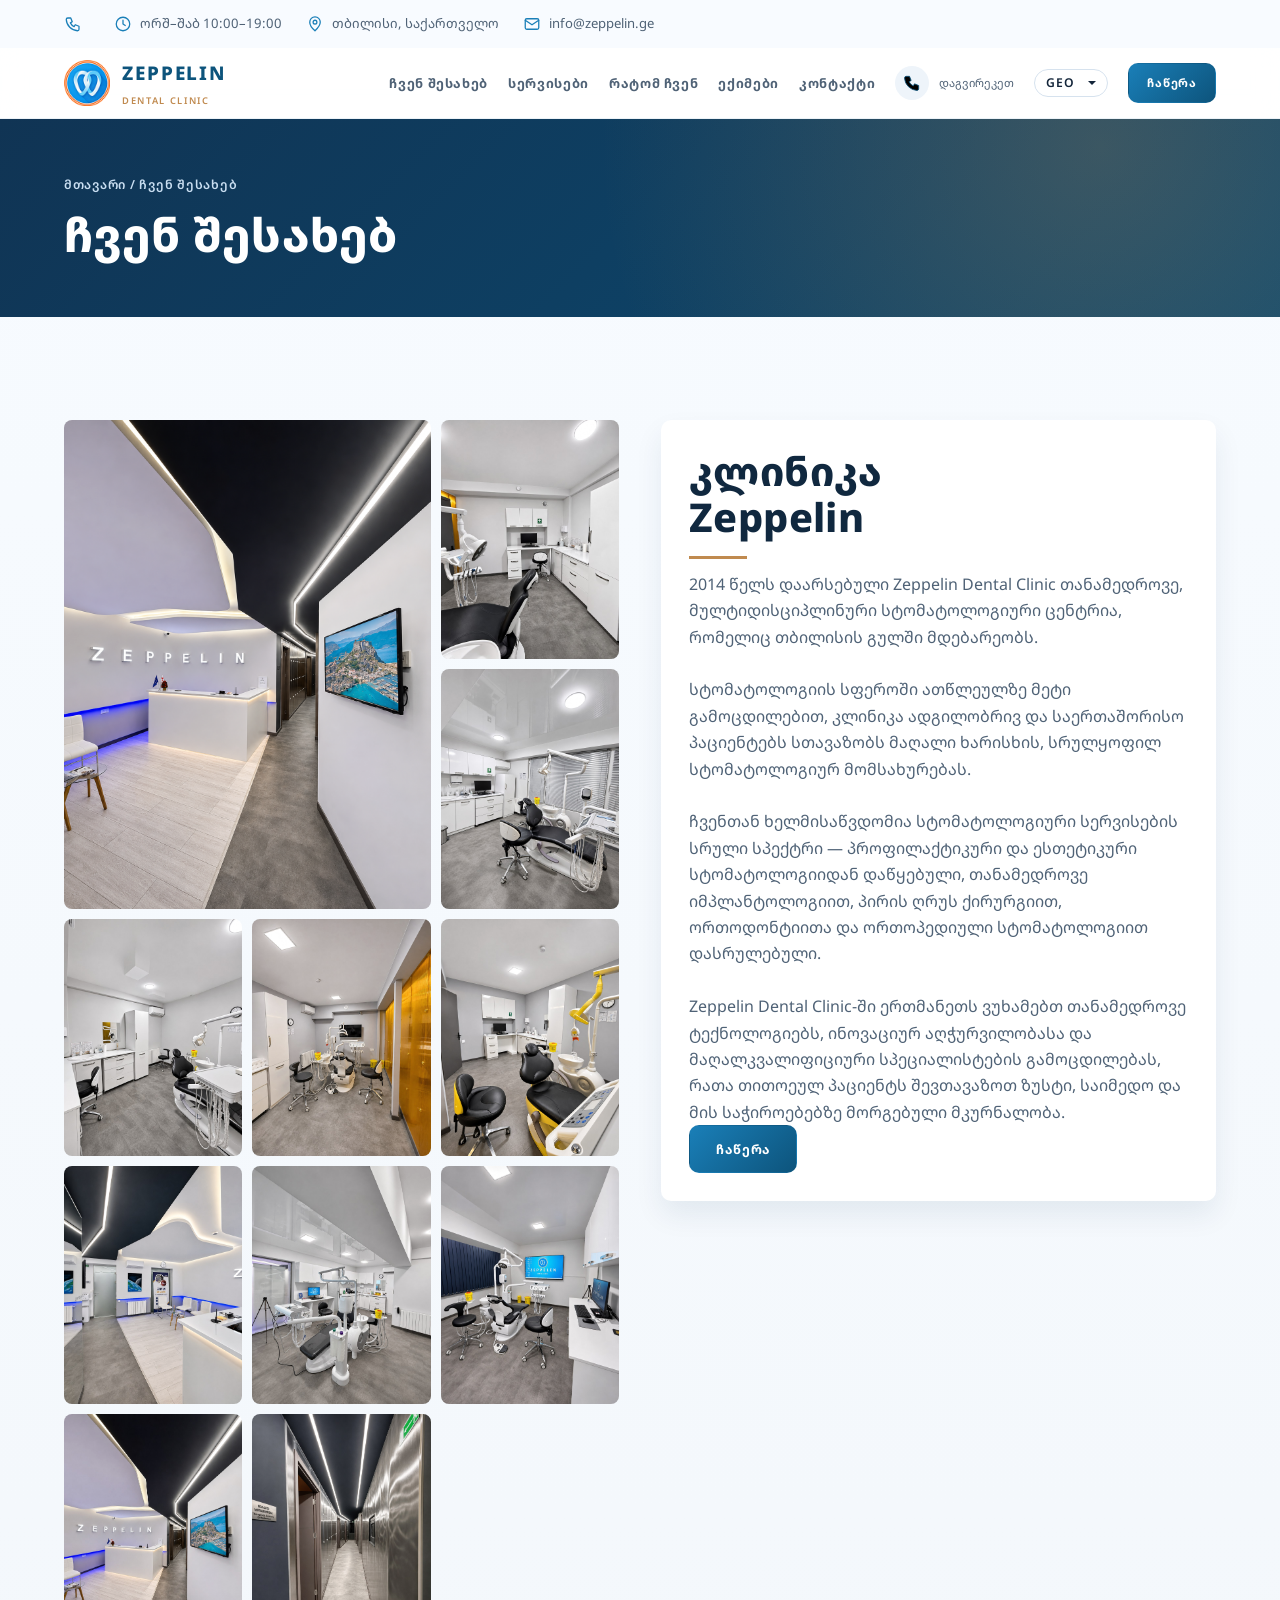
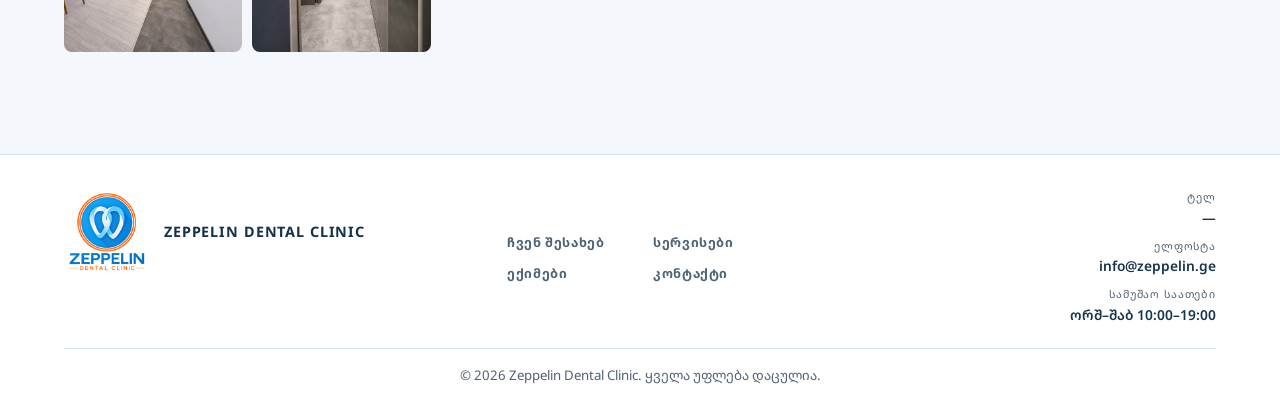
==== commit d1242aa1: "fixed cache issue" ====
--- a/frontend/about.html
+++ b/frontend/about.html
@@ -16,7 +16,7 @@
   <link rel="preconnect" href="https://fonts.googleapis.com">
   <link rel="preconnect" href="https://fonts.gstatic.com" crossorigin>
   <link href="https://fonts.googleapis.com/css2?family=Noto+Sans:wght@400;500;600;700;800&family=Noto+Sans+Georgian:wght@400;500;600;700;800&display=swap" rel="stylesheet">
-  <link rel="stylesheet" href="style.css">
+  <link rel="stylesheet" href="style.css?v=20261120-2">
 </head>
 <body>
 <main id="top">
@@ -42,9 +42,9 @@
     </div>
   </section>
 </main>
-<script src="i18n.js"></script>
-<script src="services.js"></script>
-<script src="layout.js"></script>
-<script src="about.js"></script>
+<script src="i18n.js?v=20261120-2"></script>
+<script src="services.js?v=20261120-2"></script>
+<script src="layout.js?v=20261120-2"></script>
+<script src="about.js?v=20261120-2"></script>
 </body>
 </html>
--- a/frontend/style.css
+++ b/frontend/style.css
@@ -9,8 +9,8 @@
   --accent:#c08a4f;
   --line:#d6e2ee;
   --shadow:0 24px 56px rgba(16,42,66,.12);
-  --radius:16px;
-  --radius-sm:12px;
+  --radius:10px;
+  --radius-sm:8px;
   --space:clamp(72px,8vw,116px);
   --content-max:1220px;
 }
@@ -23,7 +23,9 @@
   color:var(--ink);
   font-family:"Noto Sans","Noto Sans Georgian",sans-serif;
   line-height:1.65;
-}
+  overflow-x:clip;
+}
+body.menu-open{overflow:hidden}
 .skip-link{
   position:fixed;left:14px;top:-60px;z-index:100;
   padding:10px 14px;border-radius:10px;background:#0e3555;color:#fff;font-weight:600;
@@ -38,7 +40,7 @@
 
 .topbar{
   display:flex;align-items:center;justify-content:space-between;gap:16px;
-  min-height:48px;padding:0 5vw;background:#f8fbff;border-bottom:1px solid var(--line);
+  min-height:48px;padding:0 5vw;background:#f8fbff;
   font-size:.82rem;color:var(--ink-soft);
 }
 .topbar svg{width:18px;height:18px;fill:none;stroke:var(--brand);stroke-width:1.7;stroke-linecap:round;stroke-linejoin:round}
@@ -55,7 +57,7 @@
   position:sticky;top:0;z-index:20;
   display:flex;align-items:center;gap:20px;
   padding:10px 5vw;background:rgba(255,255,255,.9);backdrop-filter:blur(12px);
-  border-bottom:1px solid rgba(214,226,238,.9);
+  border-bottom:1px solid rgba(214,226,238,.45);
 }
 .nav>*{white-space:nowrap}
 .brand{margin-right:auto;display:flex;align-items:center;gap:12px}
@@ -107,17 +109,30 @@
 
 .btn{
   display:inline-flex;align-items:center;justify-content:center;gap:8px;
-  min-height:48px;padding:12px 26px;border-radius:999px;
+  min-height:48px;padding:12px 26px;border-radius:10px;
   border:1px solid transparent;background:linear-gradient(135deg,var(--brand),var(--brand-strong));color:#fff;
   font:700 .8rem/1 "Noto Sans","Noto Sans Georgian",sans-serif;letter-spacing:.07em;text-transform:uppercase;
   transition:transform .22s ease,box-shadow .22s ease,filter .22s ease,background .22s ease,border-color .22s ease;
+  position:relative;overflow:hidden;
+}
+.btn::before{
+  content:"";position:absolute;inset:-1px auto -1px -120%;
+  width:62%;background:linear-gradient(100deg,transparent 0,rgba(255,255,255,.34) 50%,transparent 100%);
+  transform:skewX(-18deg);transition:left .45s ease;
 }
 .btn:hover{transform:translateY(-2px);box-shadow:0 14px 28px rgba(19,53,82,.28)}
+.btn:hover::before{left:140%}
 .btn:active{transform:translateY(0)}
 .btn-ghost{background:transparent;color:var(--brand-strong);border-color:#b9ccde}
 .btn-ghost:hover{background:#fff;color:var(--brand);box-shadow:0 10px 24px rgba(24,68,104,.13)}
 .btn-sm{min-height:40px;padding:9px 18px;font-size:.72rem}
-.burger{display:none;border:0;background:none;padding:4px 6px;font-size:1.55rem;color:var(--ink);cursor:pointer}
+.burger{
+  display:none;align-items:center;justify-content:center;
+  width:44px;height:44px;border:1px solid var(--line);border-radius:10px;background:#fff;
+  padding:0;font-size:1.45rem;line-height:1;color:var(--ink);cursor:pointer;
+  transition:border-color .2s ease,color .2s ease,transform .2s ease;
+}
+.burger:hover{border-color:#9cb8cf;color:var(--brand-strong);transform:translateY(-1px)}
 
 .hero{
   display:grid;grid-template-columns:1.08fr .92fr;align-items:center;gap:42px;
@@ -129,10 +144,13 @@
   background:radial-gradient(circle at 40% 36%,rgba(26,127,184,.16),transparent 55%);
   z-index:-1;
 }
-.hero-text>*{opacity:0;transform:translateY(14px);animation:hero-enter .7s cubic-bezier(.2,.65,.25,1) forwards}
-.hero-text .eyebrow{animation-delay:.08s}
-.hero-text h1{animation-delay:.16s}
-.hero-text .cta{animation-delay:.24s}
+.hero-text>*{opacity:1;transform:none}
+html.js .hero-text>*{opacity:0;transform:translateY(14px);animation:hero-enter .7s cubic-bezier(.2,.65,.25,1) forwards}
+html.js .hero-text .eyebrow{animation-delay:.08s}
+html.js .hero-text h1{animation-delay:.16s}
+html.js .hero-text .hero-copy{animation-delay:.2s}
+html.js .hero-text .hero-meta{animation-delay:.24s}
+html.js .hero-text .cta{animation-delay:.24s}
 @keyframes hero-enter{to{opacity:1;transform:none}}
 
 .eyebrow{
@@ -145,6 +163,16 @@
   text-transform:uppercase;letter-spacing:.04em;color:#0f304d;
 }
 .hero h1 em{display:block;font-style:normal;color:var(--brand);font-weight:700}
+.hero h1 span,.hero h1 em{
+  display:block;
+  clip-path:inset(0 100% 0 0);
+  animation:line-reveal .95s cubic-bezier(.18,.72,.25,1) .2s forwards;
+}
+.hero h1 em{animation-delay:.38s}
+@keyframes line-reveal{
+  from{clip-path:inset(0 100% 0 0);transform:translateY(10px)}
+  to{clip-path:inset(0 0 0 0);transform:none}
+}
 .hero-copy{
   margin-top:16px;max-width:52ch;color:var(--ink-soft);font-size:1.05rem;
 }
@@ -157,22 +185,44 @@
 }
 .cta{margin-top:30px;display:flex;flex-wrap:wrap;gap:12px}
 .hero-visual{
-  position:relative;justify-self:end;width:min(100%,560px);border-radius:24px;overflow:hidden;
-  border:1px solid #d4e4f1;box-shadow:0 28px 52px rgba(15,55,86,.24);
-}
-.hero-photo{width:100%;height:100%;min-height:420px;object-fit:cover}
+  position:relative;justify-self:end;width:min(100%,560px);border-radius:14px;overflow:hidden;
+  box-shadow:0 20px 44px rgba(15,55,86,.18);
+}
+.hero-photo{
+  width:100%;height:100%;min-height:420px;object-fit:cover;
+  transform-origin:56% 44%;
+  animation:hero-photo-flow 16s ease-in-out infinite alternate;
+}
+@keyframes hero-photo-flow{
+  0%{transform:scale(1.02) translateX(0)}
+  100%{transform:scale(1.08) translateX(-2.5%)}
+}
 .hero-mark{
   position:absolute;left:18px;bottom:18px;display:flex;align-items:center;gap:10px;
-  padding:10px 14px;border-radius:14px;background:rgba(9,32,49,.72);color:#fff;
-  border:1px solid rgba(255,255,255,.2);backdrop-filter:blur(8px);
+  padding:10px 14px;border-radius:8px;background:rgba(9,32,49,.72);color:#fff;
+  backdrop-filter:blur(8px);
+  animation:mark-float 4s ease-in-out infinite;
 }
 .hero-mark img{width:38px;height:38px}
 .hero-mark span{font-size:.78rem;font-weight:700;letter-spacing:.08em;text-transform:uppercase}
+@keyframes mark-float{
+  0%,100%{transform:translateY(0)}
+  50%{transform:translateY(-3px)}
+}
 
 .strip{
   margin:-38px 5vw 0;padding:15px 18px;display:grid;grid-template-columns:repeat(3,1fr);gap:10px;
-  border:1px solid var(--line);border-radius:14px;background:#fff;box-shadow:var(--shadow);
+  border-radius:10px;background:#fff;box-shadow:0 14px 28px rgba(16,42,66,.08);
   font-size:.77rem;font-weight:700;letter-spacing:.06em;text-transform:uppercase;text-align:center;color:var(--brand-strong);
+}
+.strip div{
+  animation:strip-rise .7s ease both;
+}
+.strip div:nth-child(2){animation-delay:.07s}
+.strip div:nth-child(3){animation-delay:.14s}
+@keyframes strip-rise{
+  from{opacity:0;transform:translateY(8px)}
+  to{opacity:1;transform:none}
 }
 .strip div::before{content:"";display:inline-block;width:8px;height:8px;margin-right:8px;border-radius:50%;background:var(--accent);vertical-align:1px}
 
@@ -185,62 +235,216 @@
 .section>h2,.section>.sub,.section>.grid,.section>.track,.section>.car-nav,.section>.mapbox,.section>.contact,.section>.about-page,.section>.sdetail,.section>.h3,.section>.steps,.section>article,.section>aside{
   max-width:var(--content-max);margin-left:auto;margin-right:auto;
 }
+.reveal-up{opacity:1;transform:none}
+html.js .reveal-up{
+  opacity:0;transform:translateY(18px);transition:opacity .6s cubic-bezier(.2,.65,.25,1),transform .6s cubic-bezier(.2,.65,.25,1);
+}
+html.js .reveal-up.in-view{opacity:1;transform:none}
 
 .about-page{display:grid;grid-template-columns:1fr 1fr;align-items:start;gap:42px}
 .about-page>div:last-child{
-  padding:28px;border:1px solid var(--line);border-radius:18px;background:#fff;box-shadow:0 14px 28px rgba(14,56,90,.08);
+  padding:28px;border-radius:10px;background:#fff;box-shadow:0 14px 28px rgba(14,56,90,.08);
 }
 .about-showcase{
   display:grid;grid-template-columns:1.4fr 1fr;grid-template-rows:repeat(2,minmax(160px,1fr));gap:12px;
 }
 .about-showcase img{
-  width:100%;height:100%;object-fit:cover;border-radius:16px;border:1px solid #cfe0ed;
-  box-shadow:0 10px 20px rgba(13,49,77,.12);
+  width:100%;height:100%;object-fit:cover;border-radius:8px;
+  box-shadow:0 10px 20px rgba(13,49,77,.12);transition:transform .45s ease,box-shadow .35s ease;
 }
 .about-showcase img:first-child{grid-row:1/-1;min-height:420px;object-position:center 28%}
+.about-showcase img:hover{
+  transform:translateY(-2px) scale(1.02);
+  box-shadow:0 18px 30px rgba(13,49,77,.2);
+}
 .photo-wall{
   display:grid;grid-template-columns:repeat(3,minmax(0,1fr));gap:10px;
 }
 .photo-wall img{
-  width:100%;height:100%;object-fit:cover;border-radius:12px;border:1px solid #cfe0ed;min-height:160px;
+  width:100%;height:100%;object-fit:cover;border-radius:8px;min-height:160px;
+  transition:transform .4s ease,filter .4s ease;filter:saturate(.96) contrast(1.01);
 }
 .photo-wall img:first-child{grid-column:span 2;grid-row:span 2;min-height:360px;object-position:center 20%}
-
-.track{
-  margin-top:28px;display:flex;gap:18px;padding:2px 2px 8px;overflow-x:auto;scroll-snap-type:x mandatory;
-  scrollbar-width:none;overscroll-behavior-x:contain;cursor:grab;
-}
-.track::-webkit-scrollbar{display:none}
-.track.drag{scroll-snap-type:none;cursor:grabbing;user-select:none}
-.scard{
-  position:relative;flex:0 0 min(318px,80vw);height:390px;overflow:hidden;scroll-snap-align:start;border-radius:18px;
-  background:#163149;box-shadow:0 16px 34px rgba(16,42,66,.2);transition:transform .25s ease,box-shadow .25s ease;
-}
-.scard:hover{transform:translateY(-2px);box-shadow:0 22px 40px rgba(16,42,66,.24)}
-.scard img{width:100%;height:100%;object-fit:cover;transition:transform .5s ease}
-.scard::after{content:"";position:absolute;inset:0;background:linear-gradient(to top,rgba(13,29,44,.94) 5%,rgba(13,29,44,.2) 52%,transparent)}
-.scard:hover img{transform:scale(1.03)}
-.sc-t{position:absolute;left:20px;right:80px;bottom:18px;z-index:1;color:#fff;font-size:1.06rem;font-weight:700;line-height:1.3}
-.sc-go{
-  position:absolute;right:16px;bottom:16px;z-index:1;display:grid;place-items:center;
-  width:44px;height:44px;border-radius:50%;background:var(--accent);color:#fff;transition:transform .2s ease,background .2s ease,color .2s ease;
-}
-.scard:hover .sc-go{transform:translateY(-2px);background:#fff;color:var(--accent)}
-
-.car-nav{display:flex;justify-content:center;gap:12px;margin-top:12px}
-.car-nav button{
-  width:44px;height:44px;border-radius:50%;border:1px solid var(--line);background:#fff;color:var(--brand-strong);cursor:pointer;
-  font:500 1.5rem/1 "Noto Sans","Noto Sans Georgian",sans-serif;transition:.2s ease;
-}
-.car-nav button:hover:not(:disabled){background:var(--brand);border-color:var(--brand);color:#fff;transform:translateY(-2px)}
-.car-nav button:disabled{opacity:.35;cursor:default}
+.photo-wall img:hover{transform:scale(1.018);filter:saturate(1.04) contrast(1.02)}
+
+.services-head{max-width:var(--content-max);margin:0 auto}
+.services-experience{
+  margin:30px auto 0;max-width:var(--content-max);
+  display:grid;grid-template-columns:1fr;gap:18px;align-items:start;
+}
+.services-list{display:grid;grid-template-columns:repeat(2,minmax(0,1fr));gap:12px}
+.svc-item{
+  border-radius:8px;background:#fff;overflow:hidden;
+  transition:transform .25s ease,box-shadow .25s ease;position:relative;
+}
+.svc-item .svc-image-wrap{display:block;aspect-ratio:16/10;overflow:hidden}
+.svc-image{width:100%;height:100%;object-fit:cover;transition:transform .45s ease}
+.svc-item:hover .svc-image{transform:scale(1.03)}
+.svc-copy{padding:18px 18px 16px}
+.svc-num{font-size:.74rem;letter-spacing:.11em;font-weight:700;color:var(--accent)}
+.svc-item h3{margin-top:6px;font-size:1.15rem}
+.svc-item p{margin-top:8px;color:var(--ink-soft)}
+.svc-link{
+  display:inline-flex;margin-top:10px;font-size:.78rem;font-weight:700;text-transform:uppercase;letter-spacing:.08em;color:var(--brand-strong);
+}
+.svc-link:hover{color:var(--brand)}
+
+.results-sec{
+  background:
+    radial-gradient(circle at 90% 8%,rgba(192,138,79,.18),transparent 40%),
+    linear-gradient(180deg,#f8fcff 0%,#ffffff 100%);
+}
+.results-head{max-width:var(--content-max);margin:0 auto}
+.results-tools{
+  max-width:var(--content-max);
+  margin:18px auto 0;
+  display:block;
+}
+.results-hint{
+  margin:0 0 6px;
+  color:#527089;
+  font-size:.9rem;
+  letter-spacing:.01em;
+}
+.results-viewport{
+  max-width:var(--content-max);
+  margin:14px auto 0;
+  position:relative;
+}
+.results-switch-wrap{
+  max-width:var(--content-max);
+  margin:10px auto 0;
+  display:flex;
+  justify-content:center;
+}
+.results-switch{
+  position:relative;
+  width:56px;height:56px;
+  border-radius:999px;
+  border:1px solid #c7d8e5;
+  background:rgba(255,255,255,.94);
+  color:#173550;
+  display:grid;
+  place-items:center;
+  cursor:pointer;
+  z-index:3;
+  box-shadow:0 12px 24px rgba(13,49,77,.18);
+  transition:transform .2s ease,box-shadow .2s ease,border-color .2s ease;
+}
+.results-switch svg{width:24px;height:24px;fill:none;stroke:currentColor;stroke-width:1.9;stroke-linecap:round;stroke-linejoin:round}
+.results-switch:hover{
+  transform:translateY(-2px);
+  border-color:#89aecb;
+  box-shadow:0 14px 26px rgba(13,49,77,.23);
+}
+.results-switch:active{transform:translateY(0)}
+.results-viewport::before,
+.results-viewport::after{
+  content:"";
+  position:absolute;
+  top:0;
+  bottom:14px;
+  width:36px;
+  z-index:2;
+  pointer-events:none;
+}
+.results-viewport::before{left:0;background:linear-gradient(90deg,#f8fcff 0%,rgba(248,252,255,0) 100%)}
+.results-viewport::after{right:0;background:linear-gradient(270deg,#f8fcff 0%,rgba(248,252,255,0) 100%)}
+.results-rail{
+  display:grid;
+  grid-auto-flow:column;
+  grid-auto-columns:minmax(300px,33vw);
+  gap:14px;
+  overflow-x:auto;
+  overscroll-behavior-x:contain;
+  scroll-snap-type:x mandatory;
+  scroll-padding:8px;
+  padding:4px 8px 14px;
+  cursor:grab;
+  touch-action:pan-y;
+  scrollbar-width:none;
+}
+.result-card{
+  scroll-snap-align:start;
+  position:relative;
+  overflow:hidden;
+  border-radius:12px;
+  border:1px solid #d7e5f0;
+  background:#fff;
+  box-shadow:0 14px 28px rgba(14,56,90,.09);
+  transition:transform .28s ease,box-shadow .28s ease;
+}
+.result-card img{
+  width:100%;
+  aspect-ratio:1/1;
+  height:auto;
+  object-fit:cover;
+  transition:transform .45s ease,filter .35s ease;
+}
+.result-card:hover{
+  transform:translateY(-2px);
+  box-shadow:0 20px 36px rgba(14,56,90,.16);
+}
+.result-card:hover img{transform:scale(1.028);filter:saturate(1.03)}
+.results-rail::-webkit-scrollbar{display:none}
+.results-rail::-webkit-scrollbar-thumb{
+  background:#bfd2e1;
+  border-radius:999px;
+  border:2px solid #eff5fa;
+}
+.results-rail::-webkit-scrollbar-track{background:#eff5fa;border-radius:999px}
+.results-progress{
+  max-width:var(--content-max);
+  margin:10px auto 0;
+  height:4px;
+  border-radius:999px;
+  background:#dbe7f0;
+  overflow:hidden;
+}
+.results-progress span{
+  display:block;
+  height:100%;
+  width:20%;
+  transform-origin:left center;
+  background:linear-gradient(90deg,#0d5b89,#1a7fb8);
+  transition:width .2s ease;
+}
+.results-lightbox{
+  border:0;
+  padding:0;
+  background:transparent;
+  width:min(92vw,1100px);
+  max-height:92vh;
+}
+.results-lightbox::backdrop{background:rgba(3,14,24,.76)}
+.results-lightbox img{
+  width:100%;
+  height:auto;
+  max-height:88vh;
+  object-fit:contain;
+  border-radius:14px;
+  box-shadow:0 18px 40px rgba(0,0,0,.28);
+}
+.results-lightbox-close{
+  position:fixed;
+  right:max(18px,calc((100vw - min(92vw,1100px))/2));
+  top:20px;
+  width:44px;height:44px;
+  border-radius:999px;
+  border:1px solid rgba(255,255,255,.45);
+  background:rgba(10,24,36,.75);
+  color:#fff;
+  font-size:1.7rem;
+  line-height:1;
+  cursor:pointer;
+}
 
 .grid{display:grid;grid-template-columns:repeat(auto-fill,minmax(250px,1fr));gap:18px;margin-top:28px}
 .card{
-  padding:26px;border-radius:var(--radius);background:#fff;border:1px solid var(--line);
+  padding:26px;border-radius:var(--radius);background:#fff;
   transition:transform .22s ease,border-color .22s ease,box-shadow .22s ease;
 }
-.card:hover{transform:translateY(-2px);border-color:#b7cde0;box-shadow:0 14px 28px rgba(14,56,90,.11)}
+.card:hover{transform:translateY(-2px);box-shadow:0 14px 28px rgba(14,56,90,.11)}
 .card h3{font-size:1.08rem;line-height:1.35}
 .card p{margin-top:8px;color:var(--ink-soft);font-size:.95rem}
 
@@ -269,20 +473,66 @@
 .step h4{margin-top:13px;font-size:1.02rem;color:currentColor}
 .step p{margin-top:6px;color:inherit;opacity:.9;font-size:.92rem}
 
-.grid.team{grid-template-columns:repeat(4,minmax(0,1fr));gap:20px}
-.team .card{padding:0 0 20px;overflow:hidden;text-align:center}
-.ph{
-  position:relative;aspect-ratio:2/3;overflow:hidden;margin:0 0 18px;border-bottom:1px solid var(--line);
-  display:grid;place-items:center;background:linear-gradient(180deg,#eaf2fa,#d9e7f4);font-weight:700;color:var(--brand);
-}
-.ph .ph-backdrop{position:absolute;inset:0;object-fit:cover;filter:blur(16px) brightness(.64);transform:scale(1.12)}
-.ph .ph-portrait{position:relative;object-fit:contain}
-.team .card p{margin:7px 18px 0;color:#895a32;font-weight:600}
+.team-head{max-width:var(--content-max);margin:0 auto}
+.team-experience{
+  margin:28px auto 0;max-width:var(--content-max);
+  display:grid;grid-template-columns:1fr;gap:18px;align-items:start;
+}
+.team-stage{
+  position:sticky;top:96px;border-radius:0;background:transparent;overflow:hidden;
+  display:grid;grid-template-columns:minmax(380px,.98fr) minmax(500px,1.15fr) minmax(220px,.72fr);align-items:center;gap:28px;
+  padding:22px 0 10px;
+}
+.team-left .team-main-kicker{font-size:3.1rem;font-style:italic;line-height:.9;letter-spacing:.01em;font-weight:500;color:#1a2f44;text-transform:none}
+.team-left h3{
+  margin-top:6px;
+  font-size:clamp(2.2rem,3.2vw,3.2rem);
+  line-height:.95;
+  letter-spacing:-.02em;
+  max-width:14ch;
+  overflow-wrap:normal;
+  word-break:normal;
+}
+.team-left #team-main-role{margin-top:12px;font-size:1.1rem;color:var(--ink-soft);white-space:pre-line}
+html[lang="ka"] .team-left h3{
+  font-size:clamp(2rem,2.7vw,2.65rem);
+  letter-spacing:0;
+}
+.team-portrait-wrap{
+  aspect-ratio:4/5;overflow:hidden;background:#d9e7f4;border-radius:6px;
+  display:flex;align-items:center;justify-content:center;
+  max-height:78vh;
+}
+.team-main-photo{width:100%;height:100%;object-fit:cover;object-position:center 15%;transition:transform .55s ease}
+.team-stage:hover .team-main-photo{transform:scale(1.025)}
+.team-stage.is-swapping .team-main-photo{opacity:.16;transform:scale(1.07)}
+.team-stage.is-swapping .team-main-copy,
+.team-stage.is-swapping .team-left{opacity:.18;transform:translateY(8px)}
+.team-main-copy{
+  font-size:1.16rem;line-height:1.65;color:#334d64;transition:opacity .22s ease,transform .28s ease;
+  max-width:34ch;
+}
+.team-left{transition:opacity .22s ease,transform .28s ease}
+.team-controls{
+  position:absolute;right:0;bottom:0;display:flex;gap:8px;
+}
+.team-nav{
+  width:44px;height:44px;border-radius:8px;border:1px solid #c6d9e8;background:rgba(255,255,255,.88);
+  color:#173550;display:grid;place-items:center;cursor:pointer;
+  transition:transform .2s ease,background .2s ease,color .2s ease,border-color .2s ease,box-shadow .2s ease;
+  backdrop-filter:blur(6px);
+}
+.team-nav svg{width:18px;height:18px;fill:none;stroke:currentColor;stroke-width:1.9;stroke-linecap:round;stroke-linejoin:round}
+.team-nav:hover{
+  transform:translateY(-2px);background:#fff;border-color:#8fb1cd;color:#0f3f61;
+  box-shadow:0 10px 20px rgba(13,49,77,.14);
+}
+.team-nav:active{transform:translateY(0)}
 .faq-layout{display:grid;grid-template-columns:.9fr 1.1fr;gap:34px;align-items:start}
 .faq-intro .sub{margin-top:18px}
 .faq-intro .btn{margin-top:18px}
 .faq-panel{
-  border:1px solid var(--line);border-radius:18px;background:#fff;box-shadow:0 12px 24px rgba(14,56,90,.08);
+  border-radius:10px;background:#fff;box-shadow:0 12px 24px rgba(14,56,90,.08);
   padding:10px 24px;
 }
 .faq-panel details{border-bottom:1px solid var(--line);padding:18px 0}
@@ -294,17 +544,22 @@
 .faq-panel summary::after{content:"+";font-size:1.45rem;line-height:1;color:var(--accent)}
 .faq-panel details[open] summary::after{content:"−"}
 .faq-panel p{margin-top:10px;color:var(--ink-soft)}
+.faq-panel details[open] p{animation:faq-in .22s ease}
+@keyframes faq-in{
+  from{opacity:0;transform:translateY(-4px)}
+  to{opacity:1;transform:none}
+}
 
 .mapbox{margin-top:26px;display:grid;grid-template-columns:2fr 1fr;gap:22px}
 .mapframe{
-  position:relative;min-height:390px;border-radius:18px;overflow:hidden;
-  border:1px solid var(--line);box-shadow:0 20px 40px rgba(14,56,90,.16);
+  position:relative;min-height:390px;border-radius:10px;overflow:hidden;
+  box-shadow:0 20px 40px rgba(14,56,90,.16);
 }
 .mapframe iframe{position:absolute;inset:0;width:100%;height:100%;border:0}
 .map-hit{position:absolute;inset:0;background:transparent}
 .map-hit:hover{background:rgba(26,127,184,.1)}
 .mapinfo{
-  border-radius:18px;padding:28px;border:1px solid var(--line);background:#fff;
+  border-radius:10px;padding:28px;background:#fff;
   display:flex;flex-direction:column;justify-content:center;gap:12px;
 }
 .mapinfo p{color:var(--ink-soft)}
@@ -320,7 +575,7 @@
 .contact{margin-top:26px;display:grid;grid-template-columns:1.2fr 1fr;gap:42px}
 form{display:grid;gap:12px}
 input,select,textarea{
-  width:100%;padding:14px 16px;border-radius:12px;border:1px solid transparent;
+  width:100%;padding:14px 16px;border-radius:8px;border:1px solid transparent;
   font:500 .95rem/1.4 "Noto Sans","Noto Sans Georgian",sans-serif;background:#fff;color:var(--ink);
   transition:border-color .2s ease,box-shadow .2s ease;
 }
@@ -347,9 +602,9 @@
 
 .sdetail{display:grid;grid-template-columns:1fr 320px;gap:36px;align-items:start}
 .sdetail article{
-  padding:24px;border:1px solid var(--line);border-radius:18px;background:#fff;box-shadow:0 14px 28px rgba(14,56,90,.08);
-}
-.s-img{width:100%;height:auto;aspect-ratio:3/2;object-fit:cover;border-radius:18px;border:1px solid var(--line);box-shadow:0 16px 30px rgba(14,56,90,.12);margin-bottom:24px}
+  padding:24px;border-radius:10px;background:#fff;box-shadow:0 14px 28px rgba(14,56,90,.08);
+}
+.s-img{width:100%;height:auto;aspect-ratio:3/2;object-fit:cover;border-radius:8px;box-shadow:0 16px 30px rgba(14,56,90,.12);margin-bottom:24px}
 .sdetail article p,.about-page p{margin-top:12px;color:var(--ink-soft)}
 .lead-p{margin-top:0!important;font-size:1.08rem;color:var(--brand-strong)!important;font-weight:600}
 .sdetail h3{margin-top:26px;font-size:1.3rem}
@@ -360,48 +615,16 @@
   background:var(--accent);
 }
 .sdetail aside{
-  position:sticky;top:92px;border-radius:18px;padding:22px;background:#fff;border:1px solid var(--line);box-shadow:0 12px 24px rgba(14,56,90,.1);
+  position:sticky;top:92px;border-radius:10px;padding:22px;background:#fff;box-shadow:0 12px 24px rgba(14,56,90,.1);
 }
 .sdetail aside h3{margin:0 0 12px;font-size:1.1rem}
 .olist{list-style:none;padding:0;margin:0;display:grid;gap:9px}
 .olist a{
-  display:flex;align-items:center;gap:12px;padding:9px 10px;border-radius:11px;border:1px solid var(--line);
+  display:flex;align-items:center;gap:12px;padding:9px 10px;border-radius:8px;
   background:#fff;font-size:.9rem;font-weight:600;transition:.2s ease;
 }
-.olist a:hover{background:var(--surface-2);border-color:#bdd0e2;color:var(--brand-strong);transform:translateY(-2px)}
+.olist a:hover{background:var(--surface-2);color:var(--brand-strong);transform:translateY(-2px)}
 .olist img{width:48px;height:48px;border-radius:8px;object-fit:cover}
-
-.clinic-gallery{min-width:0}
-.clinic-gallery-shell{position:relative;border-radius:22px;background:#102c44;box-shadow:var(--shadow)}
-.clinic-gallery-track{
-  display:flex;overflow-x:auto;aspect-ratio:4/3;border-radius:22px;scroll-snap-type:x mandatory;
-  scrollbar-width:none;overscroll-behavior-x:contain;cursor:grab;
-}
-.clinic-gallery-track::-webkit-scrollbar{display:none}
-.clinic-gallery-track.dragging{scroll-snap-type:none;cursor:grabbing;user-select:none}
-.clinic-gallery-track:focus-visible{outline:3px solid var(--accent);outline-offset:3px}
-.clinic-gallery-slide{position:relative;flex:0 0 100%;min-width:0;overflow:hidden;scroll-snap-align:start}
-.clinic-gallery-slide img{position:absolute;inset:0;width:100%;height:100%;pointer-events:none}
-.clinic-gallery-backdrop{object-fit:cover;filter:blur(20px) brightness(.56);transform:scale(1.12)}
-.clinic-gallery-image{object-fit:contain}
-.clinic-gallery-arrow{
-  position:absolute;top:50%;transform:translateY(-50%);z-index:2;
-  display:grid;place-items:center;width:46px;height:46px;border-radius:50%;
-  border:1px solid rgba(255,255,255,.8);background:#fff;color:#0f304d;cursor:pointer;
-  transition:transform .2s ease,background .2s ease,color .2s ease;
-}
-.clinic-gallery-arrow:hover{background:var(--brand);color:#fff;transform:translateY(-50%) scale(1.04)}
-.clinic-gallery-prev{left:-18px}
-.clinic-gallery-next{right:-18px}
-.clinic-gallery-caption{
-  position:absolute;left:0;right:0;bottom:0;z-index:1;display:flex;justify-content:space-between;align-items:flex-end;
-  padding:45px 24px 20px;border-radius:0 0 22px 22px;background:linear-gradient(transparent,#081a2ce8);color:#fff;pointer-events:none;
-}
-.clinic-gallery-kicker{font-size:.63rem;letter-spacing:.15em;font-weight:700;color:#b8d9f8}
-.clinic-gallery-label{font-size:clamp(.95rem,1.3vw,1.1rem);line-height:1.3}
-.clinic-gallery-count{font-size:.75rem;font-weight:600;letter-spacing:.06em}
-.clinic-gallery-progress{height:3px;margin:12px 8px 0;background:var(--line);border-radius:4px;overflow:hidden}
-.clinic-gallery-progress span{display:block;height:100%;background:var(--accent);transition:width .2s ease}
 
 footer{
   padding-top:34px;padding-bottom:28px;background:#fff;border-top:1px solid var(--line);
@@ -421,86 +644,176 @@
 .foot-legal{margin-top:22px;padding-top:16px;border-top:1px solid var(--line);text-align:center}
 .fab{display:none}
 
+::-webkit-scrollbar{width:10px;height:10px}
+::-webkit-scrollbar-track{background:transparent}
+::-webkit-scrollbar-thumb{
+  background:#c8d8e6;border-radius:999px;border:2px solid rgba(243,247,251,.95);
+}
+::-webkit-scrollbar-thumb:hover{background:#afc5d8}
+
 a:focus-visible,button:focus-visible,input:focus-visible,select:focus-visible,textarea:focus-visible{
   outline:2px solid var(--accent);outline-offset:2px;
 }
 
 @media (min-width:1180px){.hd-tel{display:flex}}
+
 @media (max-width:1024px){
-  .hero{grid-template-columns:1fr;gap:26px}
-  .hero-visual{justify-self:start;order:-1}
-  .hero-photo{min-height:360px}
-  .strip{grid-template-columns:1fr 1fr;text-align:left}
-  .mapbox,.contact,.about-page,.sdetail{grid-template-columns:1fr;gap:30px}
-  .about-showcase img:first-child{min-height:300px}
+  .hero{grid-template-columns:1fr;gap:30px}
+  .hero-visual{justify-self:start;order:-1;width:min(100%,760px)}
+  .hero-photo{min-height:380px}
+  .strip{grid-template-columns:repeat(2,minmax(0,1fr));text-align:left}
+  .services-list,.mapbox,.contact,.about-page,.sdetail,.faq-layout{grid-template-columns:1fr}
+  .results-rail{grid-auto-columns:minmax(320px,48vw)}
+  .team-stage{
+    position:static;grid-template-columns:minmax(220px,.9fr) minmax(280px,1.1fr);
+    gap:18px;padding:12px 0 2px;
+  }
+  .team-main-copy{grid-column:1/-1;max-width:60ch}
+  .team-controls{position:static;justify-content:flex-start;margin-top:8px;grid-column:1/-1}
+  .team-portrait-wrap{max-height:none;max-width:100%}
+  .why-sec .grid{grid-template-columns:repeat(2,minmax(0,1fr))}
   .photo-wall{grid-template-columns:repeat(2,minmax(0,1fr))}
-  .faq-layout{grid-template-columns:1fr;gap:20px}
   .sdetail aside{position:static}
-  .grid.team{grid-template-columns:repeat(2,minmax(0,1fr))}
-  .why-sec .grid{grid-template-columns:repeat(2,1fr)}
   .foot-wrap{grid-template-columns:1fr 1fr}
   .foot-links{order:3;grid-column:1/-1}
   .foot-contact{justify-self:start}
   .foot-contact p{align-items:flex-start}
 }
-@media (max-width:860px){
+
+@media (max-width:900px){
   .topbar{min-height:40px}
   .tb-info li:not(:first-child){display:none}
-  .burger{display:block}
-  .nav{gap:12px}
+  .nav{
+    gap:10px;
+    padding-top:max(10px,env(safe-area-inset-top));
+    position:sticky;z-index:60;
+  }
+  .brand span{font-size:1rem;letter-spacing:.08em}
+  .brand small{font-size:.52rem}
+  .burger{display:flex}
+  .nav .btn-sm,.hd-tel{display:none}
   #menu{
-    display:none;position:absolute;left:0;right:0;top:100%;padding:8px 5vw 16px;border-bottom:1px solid var(--line);
-    background:#fff;box-shadow:0 16px 32px rgba(17,49,76,.14);flex-direction:column;gap:0;
+    position:fixed;top:0;right:0;bottom:0;left:auto;
+    width:min(90vw,360px);padding:84px 22px max(24px,env(safe-area-inset-bottom));
+    background:#fff;box-shadow:-18px 0 40px rgba(12,40,63,.2);
+    display:flex;flex-direction:column;gap:0;overflow-y:auto;
+    transform:translateX(102%);opacity:0;pointer-events:none;
+    transition:transform .28s cubic-bezier(.2,.72,.25,1),opacity .2s ease;
   }
-  #menu a{padding:12px 0;border-bottom:1px solid var(--line)}
+  #menu::before{
+    content:attr(data-menu-label);position:absolute;top:22px;left:22px;
+    font-size:.74rem;letter-spacing:.14em;text-transform:uppercase;font-weight:700;color:#6f8498;
+  }
+  #menu.open{transform:translateX(0);opacity:1;pointer-events:auto}
+  #menu a{padding:15px 0;border-bottom:1px solid var(--line);font-size:.9rem;letter-spacing:.08em}
   #menu a::after{display:none}
-  #menu.open{display:flex}
   .dd{width:100%}
   .dd>a::after{display:none}
-  .dd-btn{display:block;position:absolute;right:0;top:0;width:44px;height:44px;border:0;background:none;color:var(--ink-soft);cursor:pointer}
+  .dd-btn{
+    display:block;position:absolute;right:0;top:0;width:46px;height:46px;border:0;background:none;color:var(--ink-soft);cursor:pointer
+  }
   .dd-btn::after{content:"";display:block;margin:auto;border:5px solid transparent;border-top-color:currentColor}
   .dd.open .dd-btn::after{transform:rotate(180deg);margin-top:-6px}
   .dd-list{
-    position:static;transform:none;margin-top:0;padding:0;min-width:0;border:0;box-shadow:none;opacity:1;visibility:visible;display:none;
+    position:static;left:auto;top:auto;transform:none;
+    min-width:0;margin:0;padding:6px 0 10px;background:transparent;border:0;border-bottom:1px solid var(--line);
+    box-shadow:none;opacity:1;visibility:visible;display:none;
   }
   .dd.open .dd-list{display:block}
-  .dd-list a{padding:11px 0;border-bottom:1px solid var(--line);border-radius:0}
-  .nav .btn-sm{display:none}
-}
-@media (max-width:520px){
-  .hero{padding-top:38px}
-  .hero h1{font-size:2.3rem}
-  .hero-photo{min-height:280px}
-  .hero-mark{left:10px;right:10px;bottom:10px}
+  .dd-list a{padding:10px 0 10px 14px;border-radius:0;border-bottom:1px dashed #dde8f1;font-size:.86rem}
+  .dd-list li:last-child a{border-bottom:0}
+}
+
+@media (max-width:600px){
+  .hero{padding-top:34px;padding-bottom:70px;gap:22px}
+  .hero h1{font-size:clamp(1.95rem,9.3vw,2.45rem);line-height:1.05}
+  .hero-copy{font-size:1rem;max-width:none}
+  .hero-photo{min-height:280px;animation-duration:24s}
+  .hero-mark{left:10px;right:10px;bottom:10px;padding:9px 11px}
+  .hero-mark span{font-size:.68rem;letter-spacing:.06em}
   .cta{flex-direction:column}
   .cta .btn{width:100%}
-  .strip{grid-template-columns:1fr;margin-top:-30px}
-  .section{padding:60px 5vw}
-  .section h2{font-size:1.64rem}
-  .grid,.steps,.why-sec .grid,.grid.team{grid-template-columns:1fr}
+  .strip{grid-template-columns:1fr;margin-top:-28px;padding:12px 14px}
+  .section{padding:62px 5vw}
+  .section h2{font-size:clamp(1.48rem,7.2vw,1.92rem)}
+  .sub,.muted{font-size:.97rem}
+  .services-list,.grid,.steps,.why-sec .grid{grid-template-columns:1fr}
+  .svc-copy{padding:14px 14px 15px}
+  .svc-item h3{font-size:1.05rem}
+  .results-switch{width:50px;height:50px}
+  .results-viewport::before,
+  .results-viewport::after{display:none}
+  .results-rail{grid-auto-columns:minmax(82vw,1fr)}
+  .team-stage{
+    grid-template-columns:1fr;gap:14px;
+    padding:10px 0 2px;
+  }
+  .team-left .team-main-kicker{font-size:2.05rem}
+  .team-left h3{font-size:clamp(1.56rem,8.6vw,2.04rem);line-height:1.02}
+  html[lang="ka"] .team-left h3{font-size:clamp(1.38rem,7.8vw,1.9rem)}
+  .team-left #team-main-role{font-size:1rem}
+  .team-main-copy{font-size:1rem;line-height:1.58}
+  .team-controls{justify-content:space-between;gap:10px;width:100%}
+  .team-nav{width:48px;height:48px}
   .about-showcase{grid-template-columns:1fr;grid-template-rows:none}
   .about-showcase img:first-child{grid-row:auto;min-height:230px}
   .photo-wall{grid-template-columns:1fr}
   .photo-wall img:first-child{grid-column:auto;grid-row:auto;min-height:230px}
-  .scard{height:334px}
+  .faq-panel{padding:6px 16px}
+  .faq-panel summary{font-size:1rem}
   .mapframe{min-height:300px}
-  .clinic-gallery-prev{left:10px}
-  .clinic-gallery-next{right:10px}
-  .clinic-gallery-arrow{width:42px;height:42px}
-  .clinic-gallery-caption{padding:36px 17px 16px}
-  input,select,textarea{font-size:16px}
+  .mapinfo{padding:20px 18px}
+  .contact{gap:24px}
+  input,select,textarea{
+    min-height:48px;font-size:16px;
+    padding:14px 14px;
+  }
+  textarea{min-height:124px}
+  .pbanner{padding:42px 5vw}
+  .pbanner h1{font-size:clamp(1.65rem,8vw,2.15rem)}
+  .sdetail article{padding:16px}
+  .sdetail aside{padding:16px}
+  .olist a{padding:10px 8px;gap:10px}
   .foot-wrap{grid-template-columns:1fr}
   .foot-brand{justify-content:center}
   .foot-links{grid-template-columns:1fr 1fr;text-align:center}
   .foot-contact{justify-self:center;text-align:center}
   .foot-contact p{align-items:center}
-  footer{padding-bottom:94px}
+  footer{padding-bottom:calc(94px + env(safe-area-inset-bottom))}
   .fab{
-    display:block;position:fixed;left:5vw;right:5vw;bottom:14px;z-index:30;text-align:center;
-    box-shadow:0 12px 26px rgba(10,72,111,.3);
+    display:block;position:fixed;left:5vw;right:5vw;bottom:calc(14px + env(safe-area-inset-bottom));
+    z-index:30;text-align:center;box-shadow:0 12px 26px rgba(10,72,111,.3);
   }
 }
+
+@media (max-width:430px){
+  .hero-photo{min-height:260px}
+  .team-portrait-wrap{aspect-ratio:4/5.2}
+  .crumbs{font-size:.7rem}
+  .topbar{font-size:.76rem}
+  .tb-social a{width:30px;height:30px}
+}
+
+@media (max-width:375px){
+  .brand img{width:40px;height:40px}
+  .brand span{font-size:.9rem}
+  .hero h1{font-size:clamp(1.68rem,9vw,2rem)}
+  .hero-meta{gap:6px}
+  .hero-meta span{font-size:.72rem;min-height:30px;padding:5px 9px}
+  .section{padding:56px 5vw}
+  .team-left h3{font-size:clamp(1.34rem,8vw,1.72rem)}
+}
+
+@media (max-width:340px){
+  #menu{width:100vw;padding-left:16px;padding-right:16px}
+  .foot-links{grid-template-columns:1fr}
+  .team-nav{width:46px;height:46px}
+}
+
 @media (prefers-reduced-motion:reduce){
   html{scroll-behavior:auto}
   *{transition:none!important;animation:none!important}
-}
+  .hero-text>*{opacity:1!important;transform:none!important}
+  .reveal-up{opacity:1!important;transform:none!important}
+  .hero h1 span,.hero h1 em{clip-path:none}
+}
